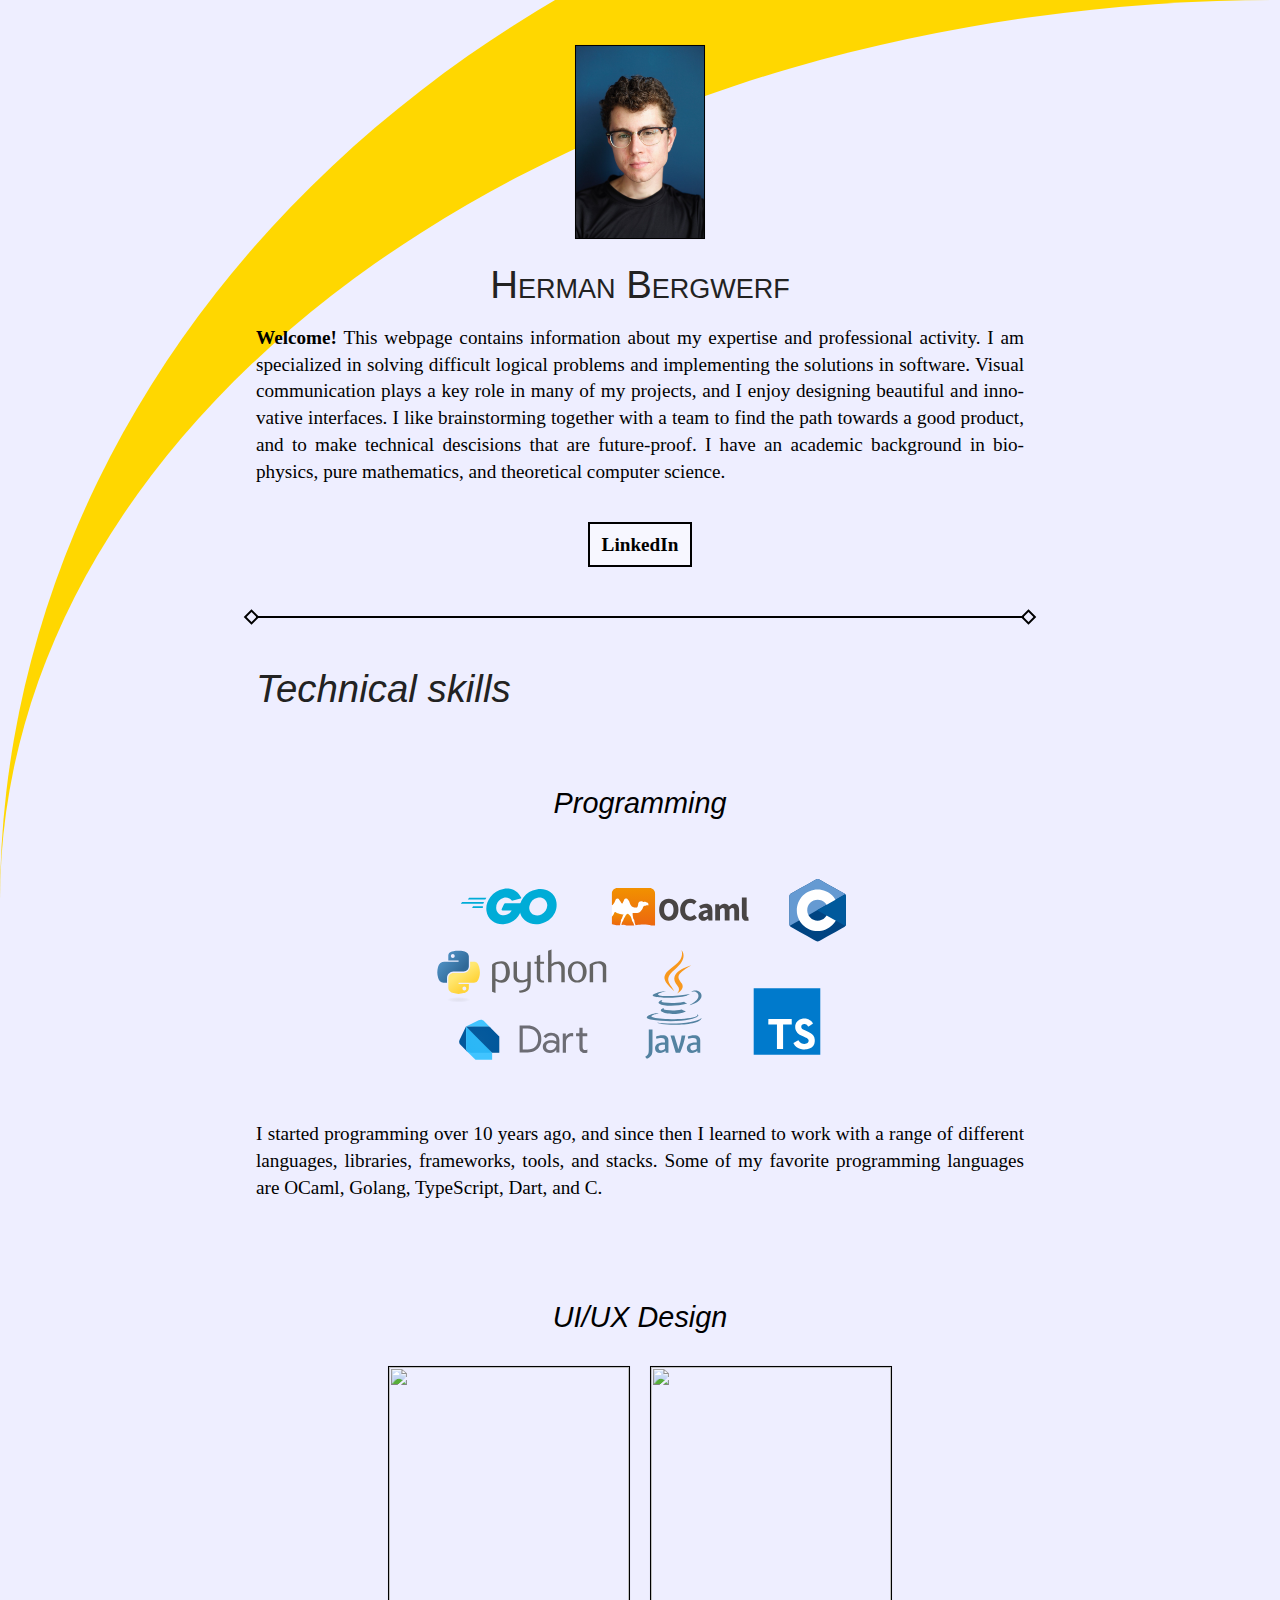
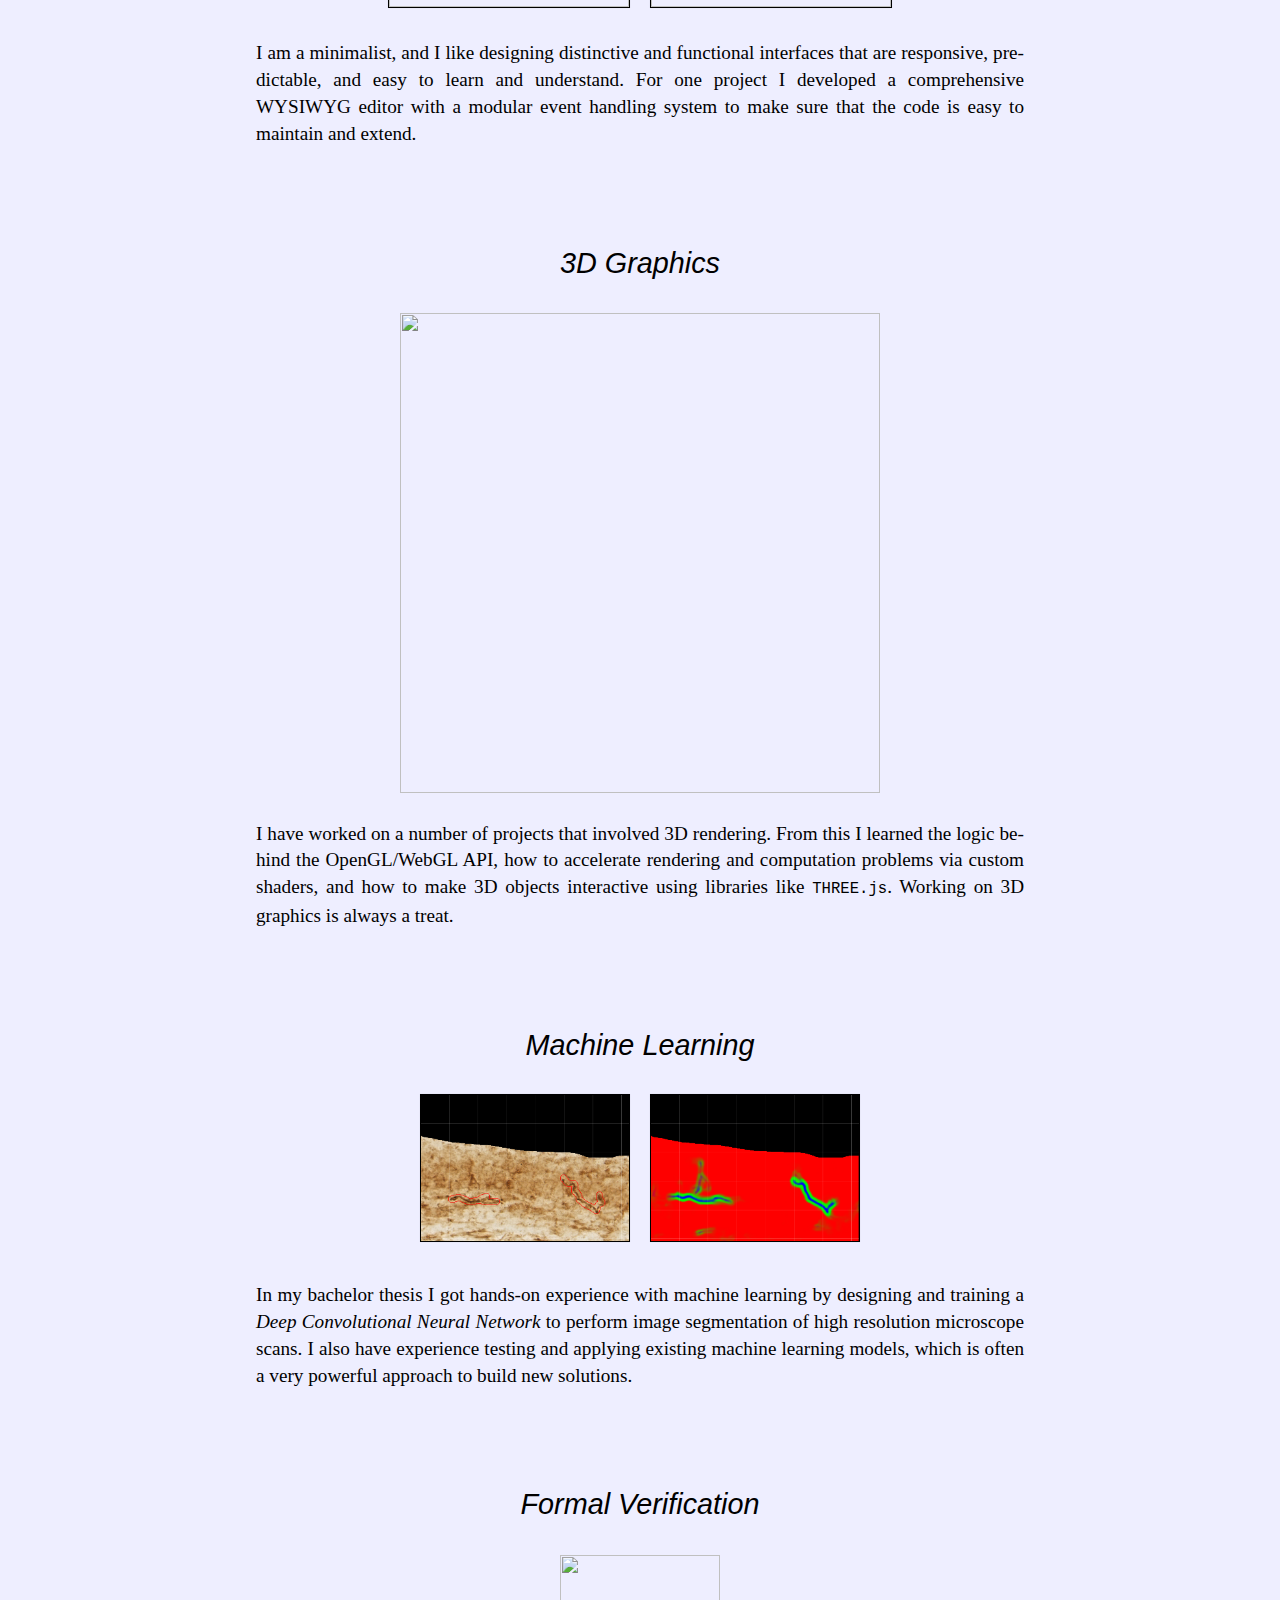
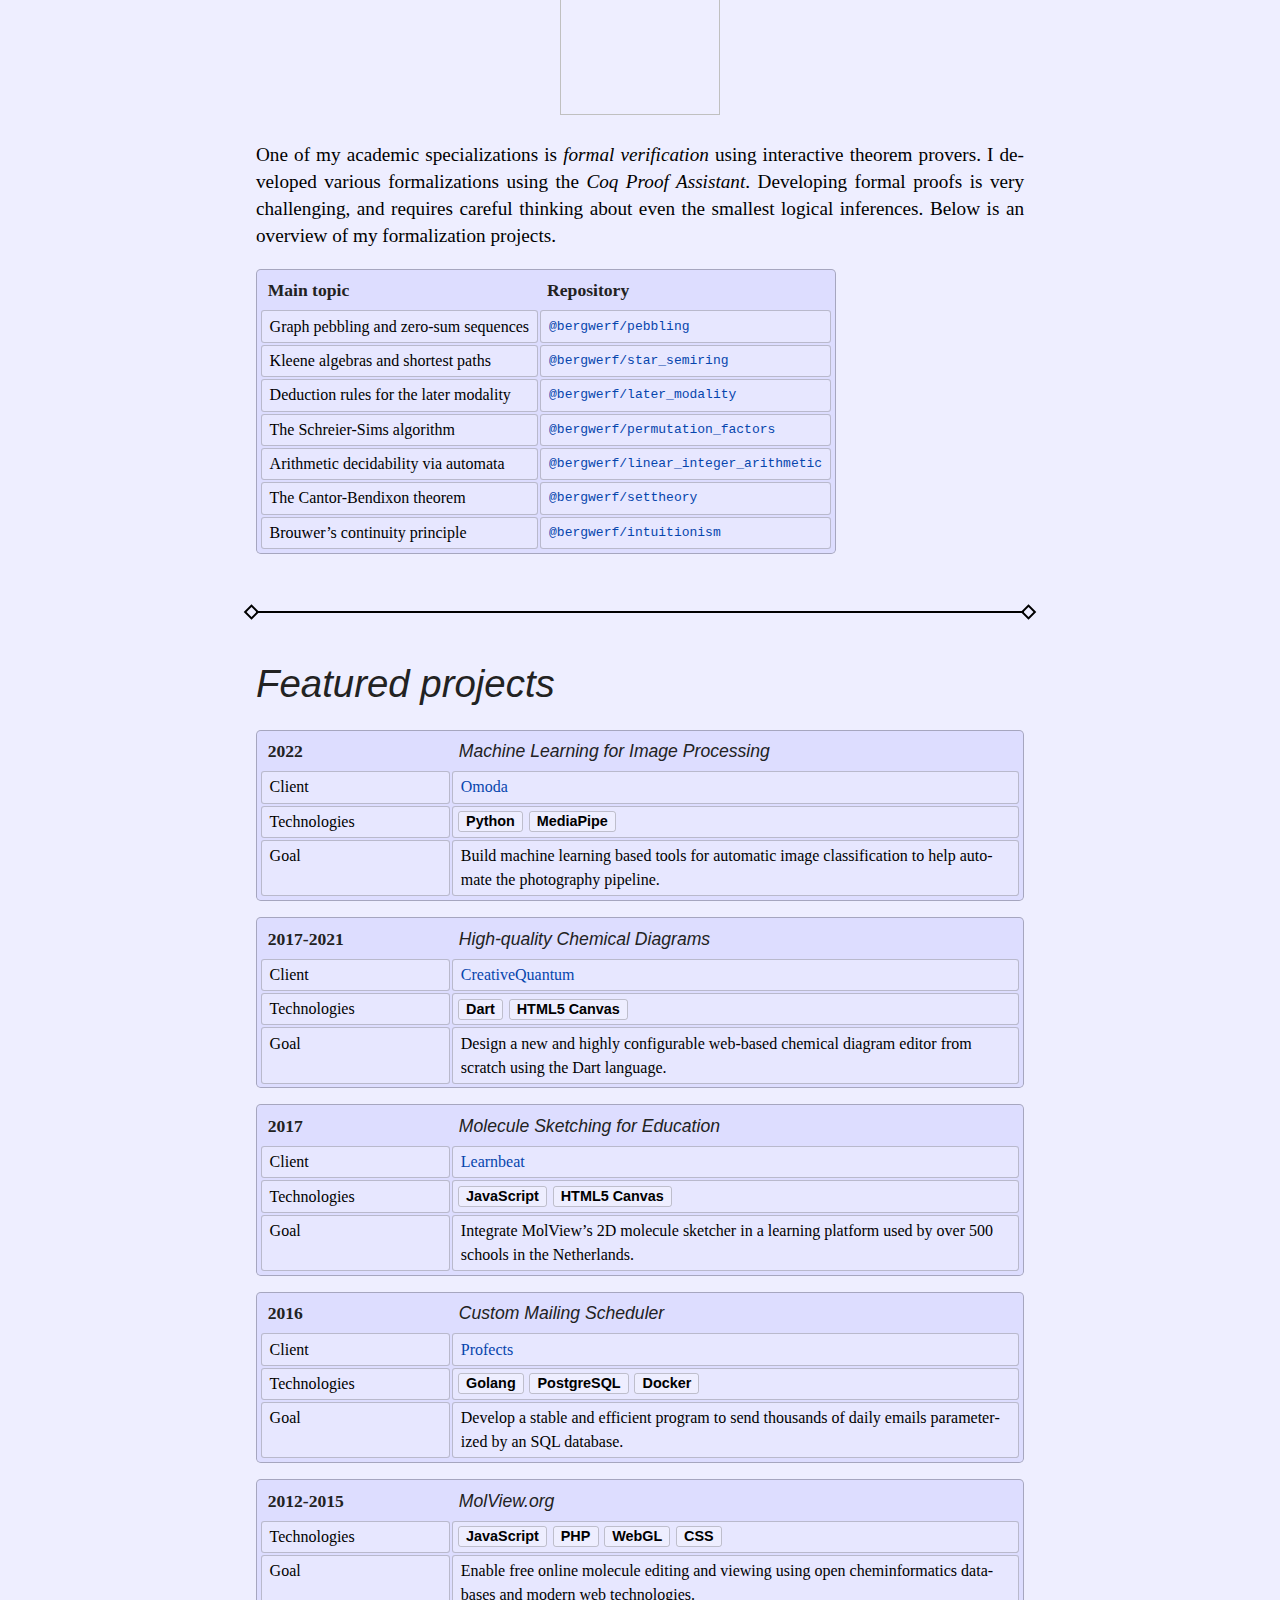
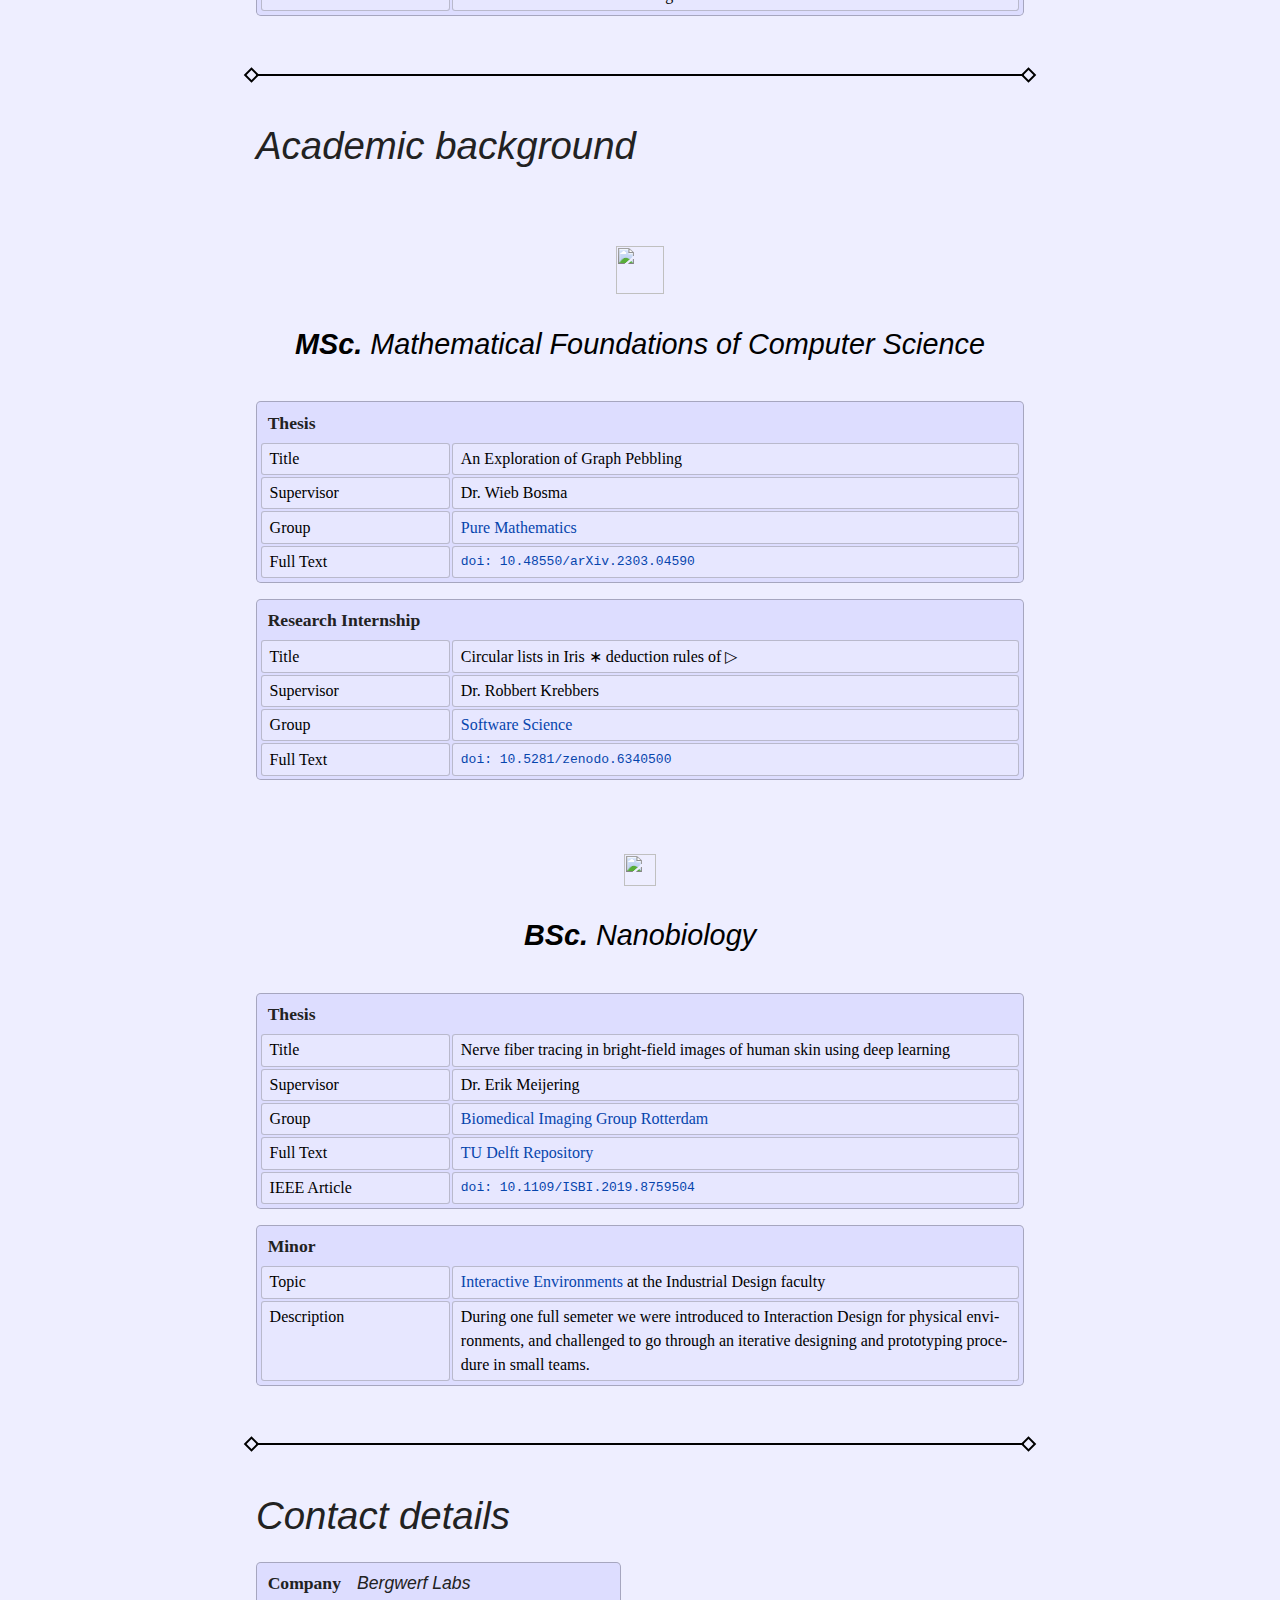
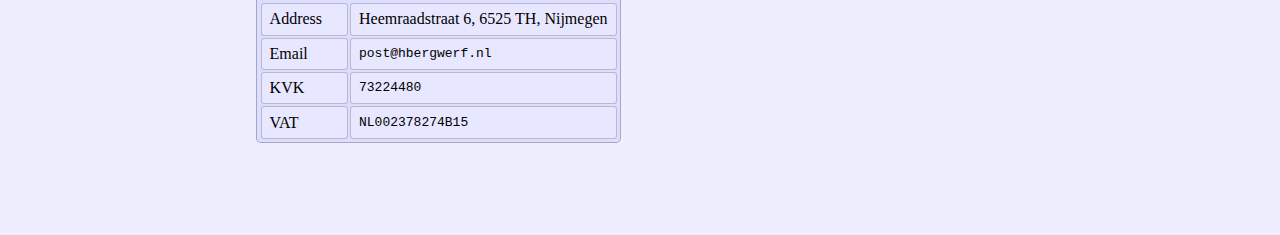
==== index.html @ 968e34f5 "Add some content." ====
<html lang="en-US">
<head>
<title>Herman Bergwerf</title>
<meta charset="UTF-8">
<meta name="viewport" content="width=device-width, initial-scale=1">
<link rel="icon" href="fig/Smiley.svg">
<link rel="stylesheet" href="index.css">
</head>
<body>
<div id="background_effect"><div></div></div>
<figure>
<img style="height: 12em" class="frame" src="fig/Herman.jpg">
</figure>
<h1 id="herman-bergwerf">Herman Bergwerf</h1>
<p><strong>Welcome!</strong> This webpage contains information about my expertise and professional activity. I am specialized in solving difficult logical problems and implementing the solutions in software. Visual communication plays a key role in many of my projects, and I enjoy designing beautiful and innovative interfaces. I like brainstorming together with a team to find the path towards a good product, and to make technical descisions that are future-proof. I have an academic background in biophysics, pure mathematics, and theoretical computer science.</p>
<br>
<center>
<a class=btn href="https://www.linkedin.com/in/hbergwerf/">LinkedIn</a>
</center>
<hr />
<h2 id="technical-skills">Technical skills</h2>
<p><br></p>
<h3 id="programming">Programming</h3>
<figure>
<img style="width: 30em" src="fig/languages.svg">
</figure>
<p>I started programming over 10 years ago, and since then I learned to work with a range of different languages, libraries, frameworks, tools, and stacks. Some of my favorite programming languages are OCaml, Golang, TypeScript, Dart, and C.</p>
<p><br> <br></p>
<h3 id="uiux-design">UI/UX Design</h3>
<figure>
<img style="width: 15em" class="frame" src="fig/Bromium_UI.png"> <img style="width: 15em" class="frame" src="fig/MSketch.png">
</figure>
<p>I am a minimalist, and I like designing distinctive and functional interfaces that are responsive, predictable, and easy to learn and understand. For one project I developed a comprehensive WYSIWYG editor with a modular event handling system to make sure that the code is easy to maintain and extend.</p>
<p><br> <br></p>
<h3 id="d-graphics">3D Graphics</h3>
<figure>
<img style="width: 30em" src="fig/Bromium.png">
</figure>
<p>I have worked on a number of projects that involved 3D rendering. From this I learned the logic behind the OpenGL/WebGL API, how to accelerate rendering and computation problems via custom shaders, and how to make 3D objects interactive using libraries like <code>THREE.js</code>. Working on 3D graphics is always a treat.</p>
<p><br> <br></p>
<h3 id="machine-learning">Machine Learning</h3>
<figure>
<img style="width: 13em" class="frame" src="fig/nerve_segmentation_a.png"> <img style="width: 13em" class="frame" src="fig/nerve_segmentation_b.png">
</figure>
<p>In my bachelor thesis I got hands-on experience with machine learning by designing and training a <em>Deep Convolutional Neural Network</em> to perform image segmentation of high resolution microscope scans. I also have experience testing and applying existing machine learning models, which is often a very powerful approach to build new solutions.</p>
<p><br> <br></p>
<h3 id="formal-verification">Formal Verification</h3>
<figure>
<img style="width: 10em" src="fig/Rubiks_cube.svg">
</figure>
<p>One of my academic specializations is <em>formal verification</em> using interactive theorem provers. I developed various formalizations using the <em>Coq Proof Assistant</em>. Developing formal proofs is very challenging, and requires careful thinking about even the smallest logical inferences. Below is an overview of my formalization projects.</p>
<table>
<thead>
<tr class="header">
<th>Main topic</th>
<th>Repository</th>
</tr>
</thead>
<tbody>
<tr class="odd">
<td>Graph pebbling and zero-sum sequences</td>
<td><a href="https://github.com/bergwerf/pebbling"><code>@bergwerf/pebbling</code></a></td>
</tr>
<tr class="even">
<td>Kleene algebras and shortest paths</td>
<td><a href="https://github.com/bergwerf/star_semiring"><code>@bergwerf/star_semiring</code></a></td>
</tr>
<tr class="odd">
<td>Deduction rules for the later modality</td>
<td><a href="https://github.com/bergwerf/later_modality"><code>@bergwerf/later_modality</code></a></td>
</tr>
<tr class="even">
<td>The Schreier-Sims algorithm</td>
<td><a href="https://github.com/bergwerf/permutation_factors"><code>@bergwerf/permutation_factors</code></a></td>
</tr>
<tr class="odd">
<td>Arithmetic decidability via automata</td>
<td><a href="https://github.com/bergwerf/linear_integer_arithmetic"><code>@bergwerf/linear_integer_arithmetic</code></a></td>
</tr>
<tr class="even">
<td>The Cantor-Bendixon theorem</td>
<td><a href="https://github.com/bergwerf/settheory"><code>@bergwerf/settheory</code></a></td>
</tr>
<tr class="odd">
<td>Brouwer’s continuity principle</td>
<td><a href="https://github.com/bergwerf/intuitionism"><code>@bergwerf/intuitionism</code></a></td>
</tr>
</tbody>
</table>
<hr />
<h2 id="featured-projects">Featured projects</h2>
<section>
<table>
<thead>
<tr class="header">
<th>2022</th>
<th><em>Machine Learning for Image Processing</em></th>
</tr>
</thead>
<tbody>
<tr class="odd">
<td>Client</td>
<td><a href="https://www.omoda.nl/">Omoda</a></td>
</tr>
<tr class="even">
<td>Technologies</td>
<td><em>Python</em> <em>MediaPipe</em></td>
</tr>
<tr class="odd">
<td>Goal</td>
<td>Build machine learning based tools for automatic image classification to help automate the photography pipeline.</td>
</tr>
</tbody>
</table>
<table>
<thead>
<tr class="header">
<th>2017-2021</th>
<th><em>High-quality Chemical Diagrams</em></th>
</tr>
</thead>
<tbody>
<tr class="odd">
<td>Client</td>
<td><a href="https://www.creative-quantum.eu/">CreativeQuantum</a></td>
</tr>
<tr class="even">
<td>Technologies</td>
<td><em>Dart</em> <em>HTML5 Canvas</em></td>
</tr>
<tr class="odd">
<td>Goal</td>
<td>Design a new and highly configurable web-based chemical diagram editor from scratch using the Dart language.</td>
</tr>
</tbody>
</table>
<table>
<thead>
<tr class="header">
<th>2017</th>
<th><em>Molecule Sketching for Education</em></th>
</tr>
</thead>
<tbody>
<tr class="odd">
<td>Client</td>
<td><a href="https://learnbeat.nl/">Learnbeat</a></td>
</tr>
<tr class="even">
<td>Technologies</td>
<td><em>JavaScript</em> <em>HTML5 Canvas</em></td>
</tr>
<tr class="odd">
<td>Goal</td>
<td>Integrate MolView’s 2D molecule sketcher in a learning platform used by over 500 schools in the Netherlands.</td>
</tr>
</tbody>
</table>
<table>
<thead>
<tr class="header">
<th>2016</th>
<th><em>Custom Mailing Scheduler</em></th>
</tr>
</thead>
<tbody>
<tr class="odd">
<td>Client</td>
<td><a href="https://profects.com/">Profects</a></td>
</tr>
<tr class="even">
<td>Technologies</td>
<td><em>Golang</em> <em>PostgreSQL</em> <em>Docker</em></td>
</tr>
<tr class="odd">
<td>Goal</td>
<td>Develop a stable and efficient program to send thousands of daily emails parameterized by an SQL database.</td>
</tr>
</tbody>
</table>
<table>
<thead>
<tr class="header">
<th>2012-2015</th>
<th><em><a href="https://molview.org/">MolView.org</a></em></th>
</tr>
</thead>
<tbody>
<tr class="odd">
<td>Technologies</td>
<td><em>JavaScript</em> <em>PHP</em> <em>WebGL</em> <em>CSS</em></td>
</tr>
<tr class="even">
<td>Goal</td>
<td>Enable free online molecule editing and viewing using open cheminformatics databases and modern web technologies.</td>
</tr>
</tbody>
</table>
</section>
<hr />
<h2 id="academic-background">Academic background</h2>
<!--
In 2015 I started the *Nanobiology* Bachelor program at TU Delft. I was excited
to learn about the molecular machinery and laws of physics that make life
possible. While this fascination remains with me, I decided to move away from
the empirical sciences to study mathematics and logic.

I moved to Nijmegen where they offer a strongly theoretical computer science
track, including courses on Category Theory, Type Theory, Computability Theory,
and Automated Reasoning. My interest in mathematics increased, and I followed
courses about Axiomatic Set Theory, Model Theory, and Graph Theory.
-->
<p><br></p>
<section>
<figure>
<img style="height: 3em" src="fig/Radboud.svg">
</figure>
<h3 id="msc.-mathematical-foundations-of-computer-science"><strong>MSc.</strong> Mathematical Foundations of Computer Science</h3>
<table>
<thead>
<tr class="header">
<th>Thesis</th>
<th></th>
</tr>
</thead>
<tbody>
<tr class="odd">
<td>Title</td>
<td>An Exploration of Graph Pebbling</td>
</tr>
<tr class="even">
<td>Supervisor</td>
<td>Dr. Wieb Bosma</td>
</tr>
<tr class="odd">
<td>Group</td>
<td><a href="https://www.ru.nl/math/research/research-groups-0/pure-mathematics/">Pure Mathematics</a></td>
</tr>
<tr class="even">
<td>Full Text</td>
<td><a href="https://arxiv.org/abs/2303.04590"><code>doi: 10.48550/arXiv.2303.04590</code></a></td>
</tr>
</tbody>
</table>
<table>
<thead>
<tr class="header">
<th>Research Internship</th>
<th></th>
</tr>
</thead>
<tbody>
<tr class="odd">
<td>Title</td>
<td>Circular lists in Iris ∗ deduction rules of ▷</td>
</tr>
<tr class="even">
<td>Supervisor</td>
<td>Dr. Robbert Krebbers</td>
</tr>
<tr class="odd">
<td>Group</td>
<td><a href="https://sws.cs.ru.nl/">Software Science</a></td>
</tr>
<tr class="even">
<td>Full Text</td>
<td><a href="https://doi.org/10.5281/zenodo.6340500"><code>doi: 10.5281/zenodo.6340500</code></a></td>
</tr>
</tbody>
</table>
</section>
<p><br></p>
<section>
<figure>
<img style="height: 2em" src="fig/TU_Delft.svg" height="30">
</figure>
<h3 id="bsc.-nanobiology"><strong>BSc.</strong> Nanobiology</h3>
<table>
<thead>
<tr class="header">
<th>Thesis</th>
<th></th>
</tr>
</thead>
<tbody>
<tr class="odd">
<td>Title</td>
<td>Nerve fiber tracing in bright-field images of human skin using deep learning</td>
</tr>
<tr class="even">
<td>Supervisor</td>
<td>Dr. Erik Meijering</td>
</tr>
<tr class="odd">
<td>Group</td>
<td><a href="https://bigr.nl/">Biomedical Imaging Group Rotterdam</a></td>
</tr>
<tr class="even">
<td>Full Text</td>
<td><a href="http://resolver.tudelft.nl/uuid:fc3ba9d0-8461-4a10-a66d-23b78dd161c2">TU Delft Repository</a></td>
</tr>
<tr class="odd">
<td>IEEE Article</td>
<td><a href="https://ieeexplore.ieee.org/document/8759504"><code>doi: 10.1109/ISBI.2019.8759504</code></a></td>
</tr>
</tbody>
</table>
<table>
<thead>
<tr class="header">
<th>Minor</th>
<th></th>
</tr>
</thead>
<tbody>
<tr class="odd">
<td>Topic</td>
<td><a href="https://interactive-environments.nl/">Interactive Environments</a> at the Industrial Design faculty</td>
</tr>
<tr class="even">
<td>Description</td>
<td>During one full semeter we were introduced to Interaction Design for physical environments, and challenged to go through an iterative designing and prototyping procedure in small teams.</td>
</tr>
</tbody>
</table>
</section>
<hr />
<h2 id="contact-details">Contact details</h2>
<table>
<thead>
<tr class="header">
<th>Company</th>
<th><em>Bergwerf Labs</em></th>
</tr>
</thead>
<tbody>
<tr class="odd">
<td>Address</td>
<td>Heemraadstraat 6, 6525 TH, Nijmegen</td>
</tr>
<tr class="even">
<td>Email</td>
<td><code>post@hbergwerf.nl</code></td>
</tr>
<tr class="odd">
<td>KVK</td>
<td><code>73224480</code></td>
</tr>
<tr class="even">
<td>VAT</td>
<td><code>NL002378274B15</code></td>
</tr>
</tbody>
</table>
</body>
</html>
---- index.css ----
/* Fonts */

@font-face {
  src: url("fonts/LinLibertine_R.otf") format("opentype");
  font-family: "Linux Libertine O";
  font-style: normal;
  font-weight: normal;
}

@font-face {
  src: url("fonts/LinLibertine_RB.otf") format("opentype");
  font-family: "Linux Libertine O";
  font-style: normal;
  font-weight: bold;
}

@font-face {
  src: url("fonts/LinLibertine_RI.otf") format("opentype");
  font-family: "Linux Libertine O";
  font-style: italic;
  font-weight: normal;
}

@font-face {
  src: url("fonts/LinBiolinum_R.otf") format("opentype");
  font-family: "Linux Biolinum O";
  font-style: normal;
  font-weight: normal;
}

@font-face {
  src: url("fonts/LinBiolinum_RB.otf") format("opentype");
  font-family: "Linux Biolinum O";
  font-style: normal;
  font-weight: bold;
}

@font-face {
  src: url("fonts/LinBiolinum_RI.otf") format("opentype");
  font-family: "Linux Biolinum O";
  font-style: italic;
  font-weight: normal;
}

body {
  font-family: "Linux Libertine O", serif;
  font-weight: normal;
  font-size: 1.2em;

  text-align: justify;
  hyphens: auto;
}

h1, h2, h3 {
  font-family: "Linux Biolinum O", sans-serif;
  font-weight: normal;
}

h1 {
  font-size: 2em;
  font-variant: small-caps;
  text-align: center;
  color: #222;
}

h2 {
  font-size: 2em;
  font-style: italic;
  color: #222;
}

h3 {
  font-size: 1.5em;
  font-style: italic;
  text-align: center;
}

/* Wikipedia-like hyperlink style */

a {
  color: #0645ad;
  text-decoration: none;
}

a:hover {
  text-decoration: underline;
}

a:visited {
  color: #0b0080;
}

/* Floating button */

a.btn {
  padding: .5em .6em;
  font-weight: bold;
  text-decoration: none !important;
  color: #000;
  border: 2px solid #000;
  background: rgba(255, 255, 255, .5);
}

a.btn:hover {
  color: #fff;
  background: #000;
}

/* Figures */

figure {
  margin: 0;
  font-size: 0;
  text-align: center;
}

figure > img {
  margin: .5rem .7rem;
  font-size: 1rem;
  max-width: 100%;
  max-width: calc(100% - 1.4rem);
}

img.frame {
  box-shadow: 0 0 .5px 1px #000;
}

/* Lists */

ul, ol {
  text-align: left;
  display: inline-block;
}

li {
  position: relative;
  list-style: none;
  line-height: 2em;
}

li::before {
  content: '◆';
  font-size: 1em;
  position: absolute;
  left: -1.6em;
  color: #333;
}

/* Tables */

table {
  margin: 1em 0;
  padding: .1em;
  border: 1px solid rgba(0,0,0,.25);
  border-radius: .3em;
  background: rgba(0,0,255,.07);
}

th {
  padding: .4em;
  font-size: 1.1em;
  text-align: left;
  color: #222;
}

th a, th a:visited {
  color: #222;
}

th > em {
  font-family: "Linux Biolinum O", sans-serif;
  font-weight: normal;
}

td {
  text-align: left;
  vertical-align: top;
  padding: .2em .5em;
  line-height: 1.5em;
  border-radius: .2em;
  border: 1px solid rgba(0,0,0,.2);
  background: rgba(255,255,255,.3);
}

td > em {
  margin: 0 .3em 0 -.2em;
  padding: .1em .5em;
  font-size: .9em;
  font-style: normal;
  font-weight: bold;
  font-family: "Linux Biolinum O", sans-serif;
  white-space: nowrap;
  border-radius: .2em;
  border: 1px solid rgba(0,0,0,.2);
  background: #eef;
}

/* Art Deco horizontal rules */

hr {
  position: relative;
  margin: 3em 0;
  border: 0;
  border-bottom: 2px solid #000;
  overflow: visible;
}

/*
Note that <hr> is a void node, so pseudo-elements are not really supposed to
work. However they do work with <hr> in all browsers I have tested. It is also
not really a problem if this is not shown.
*/
hr::before, hr::after {
  content: ' ';
  display: block;
  position: absolute;
  width: 7px;
  height: 7px;
  border: 2px solid #000;
  transform: translateY(-4.5px) rotate(45deg);
}

hr::before {
  left: -10px;
}

hr::after {
  right: -10px;
}

/* The Rest */

body {
  max-width: 40em;
  margin: 1em auto;
  margin-bottom: 3em;
  padding: 1em;
  line-height: 1.4em;
  background: #eef;
}

code {
  word-break: break-all;
}

section h3 {
  margin-bottom: 1.5em;
}

section table {
  width: 100%;
}

section th:first-child {
  width: 25%;
}

figure + center {
  margin-top: 2em;
  margin-bottom: 2em;
}

#background_effect {
  position: absolute;
  top: 0;
  left: 0;
  width: 100%;
  height: 100%;
  z-index: -1;
}

#background_effect > div {
  position: absolute;
  bottom: 0;
  width: 100%;
  height: 100%;
  border-top-left-radius: 100%;
  border-top: 10em solid #ffd700;
}
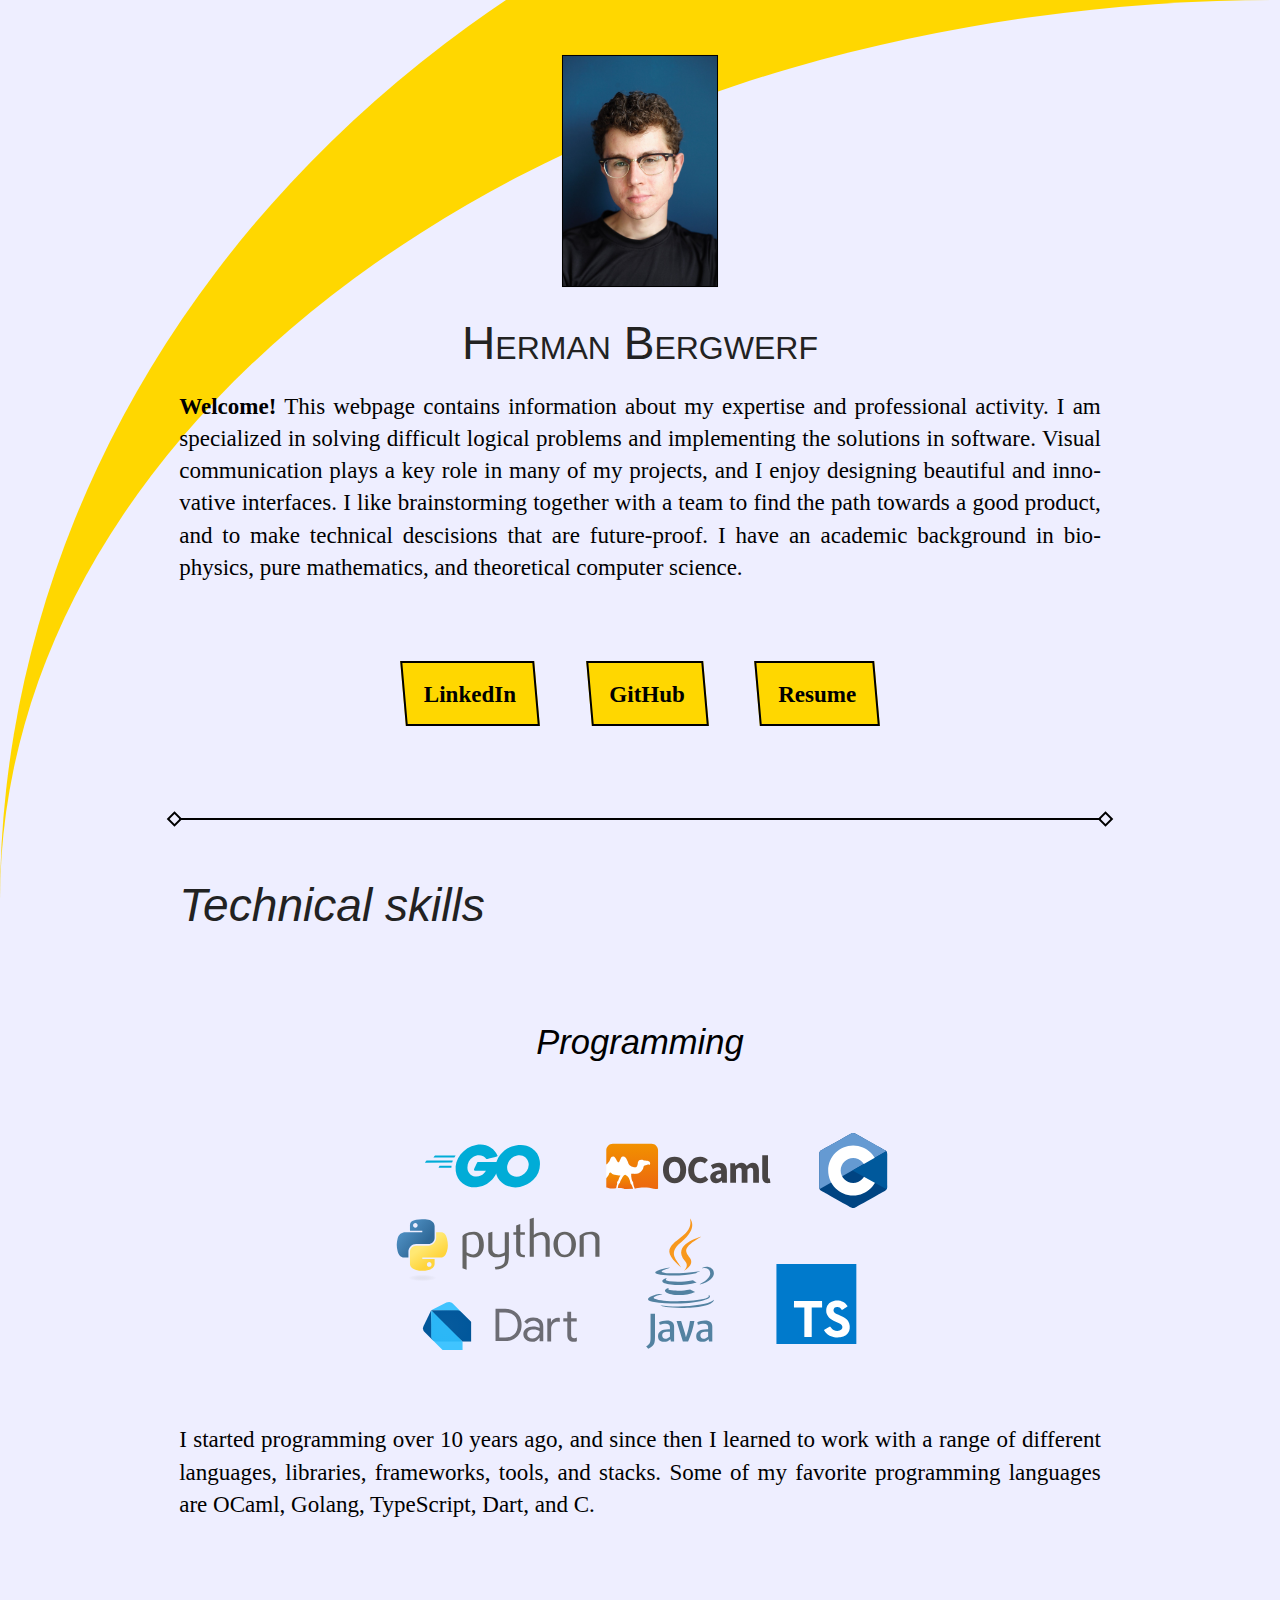
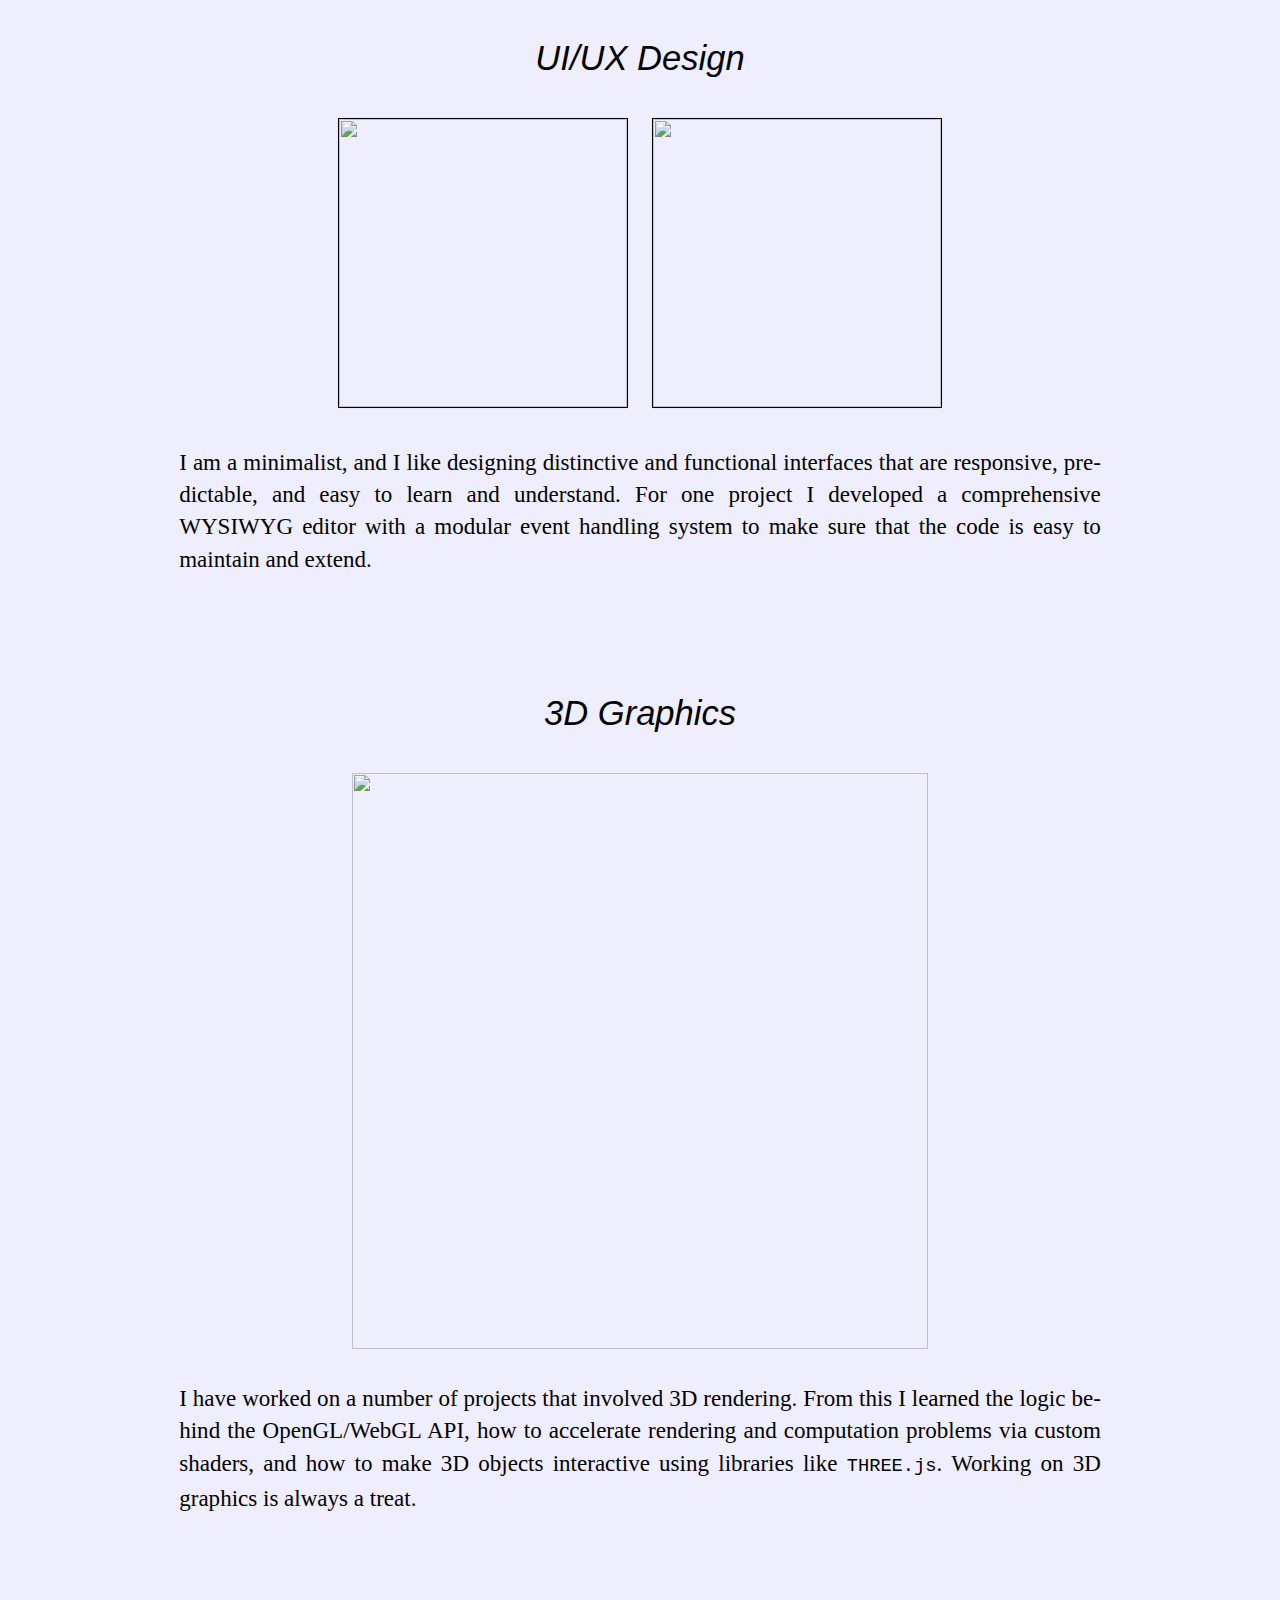
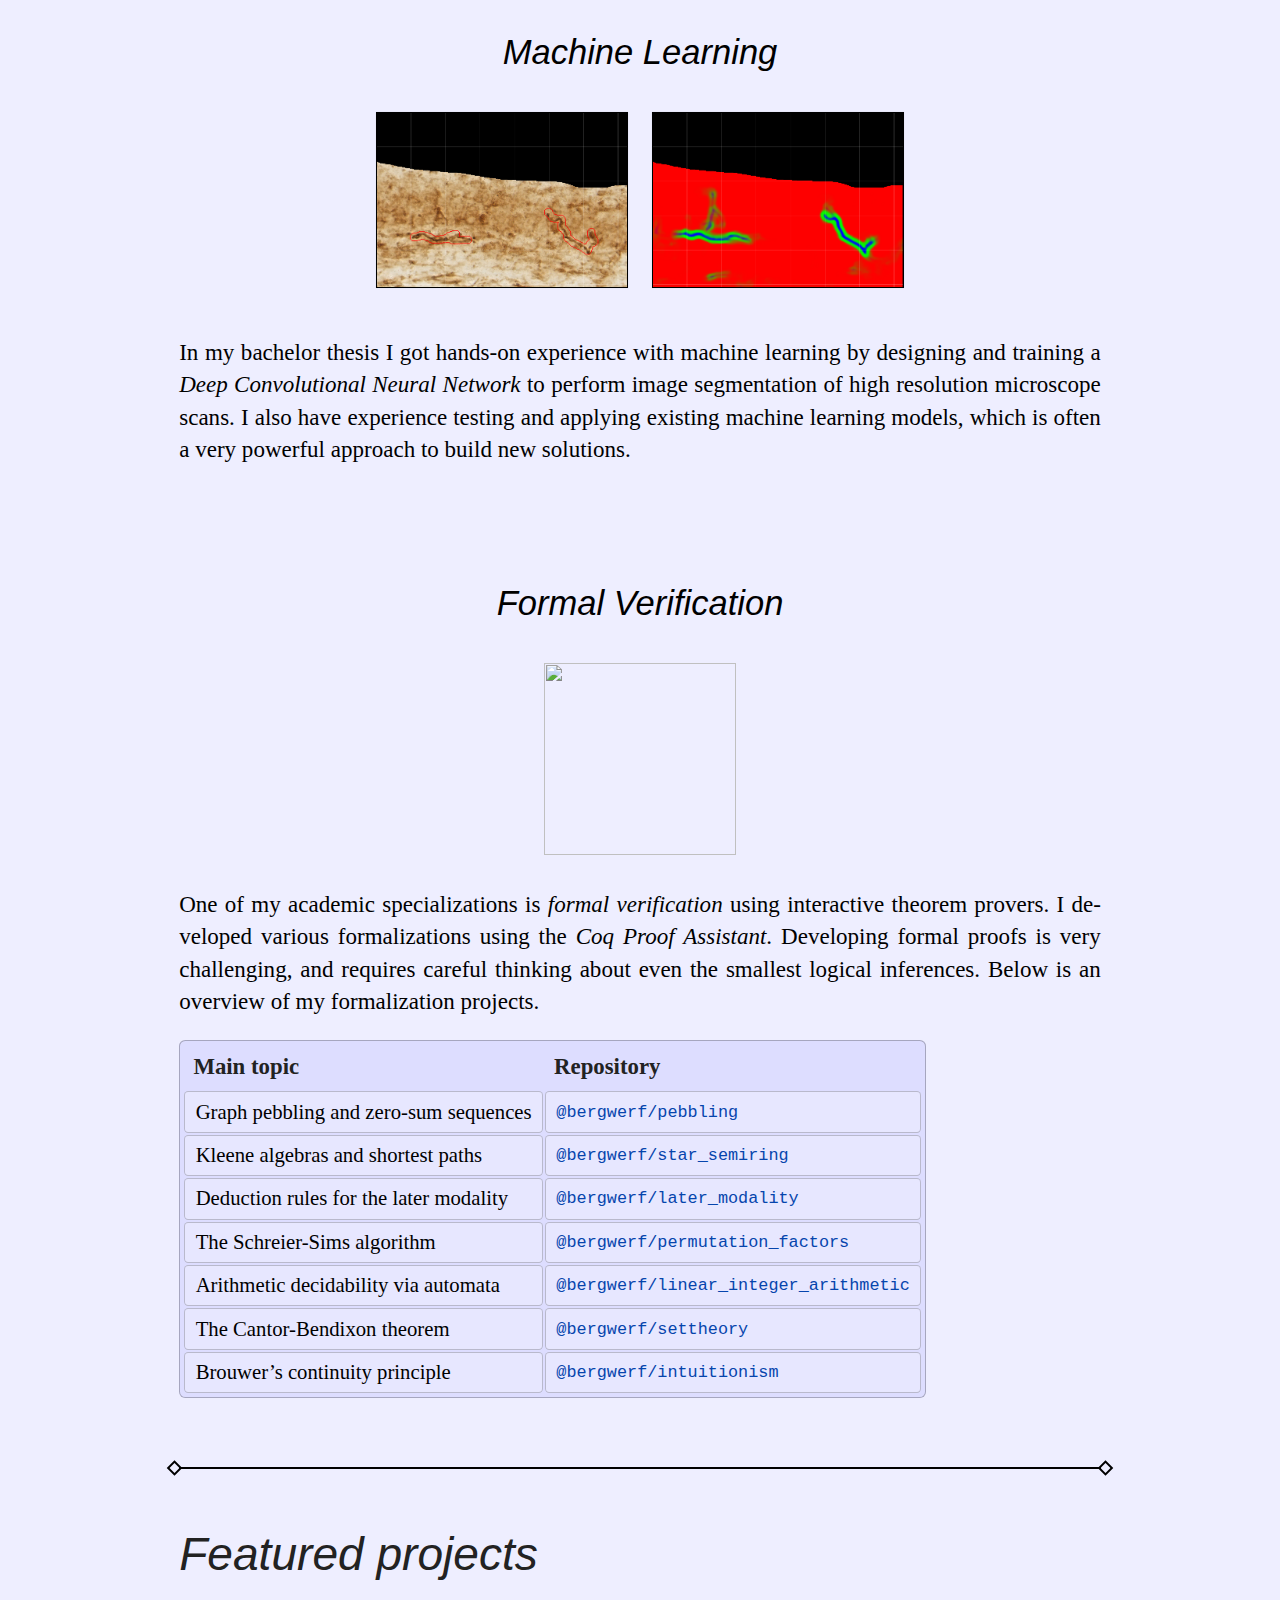
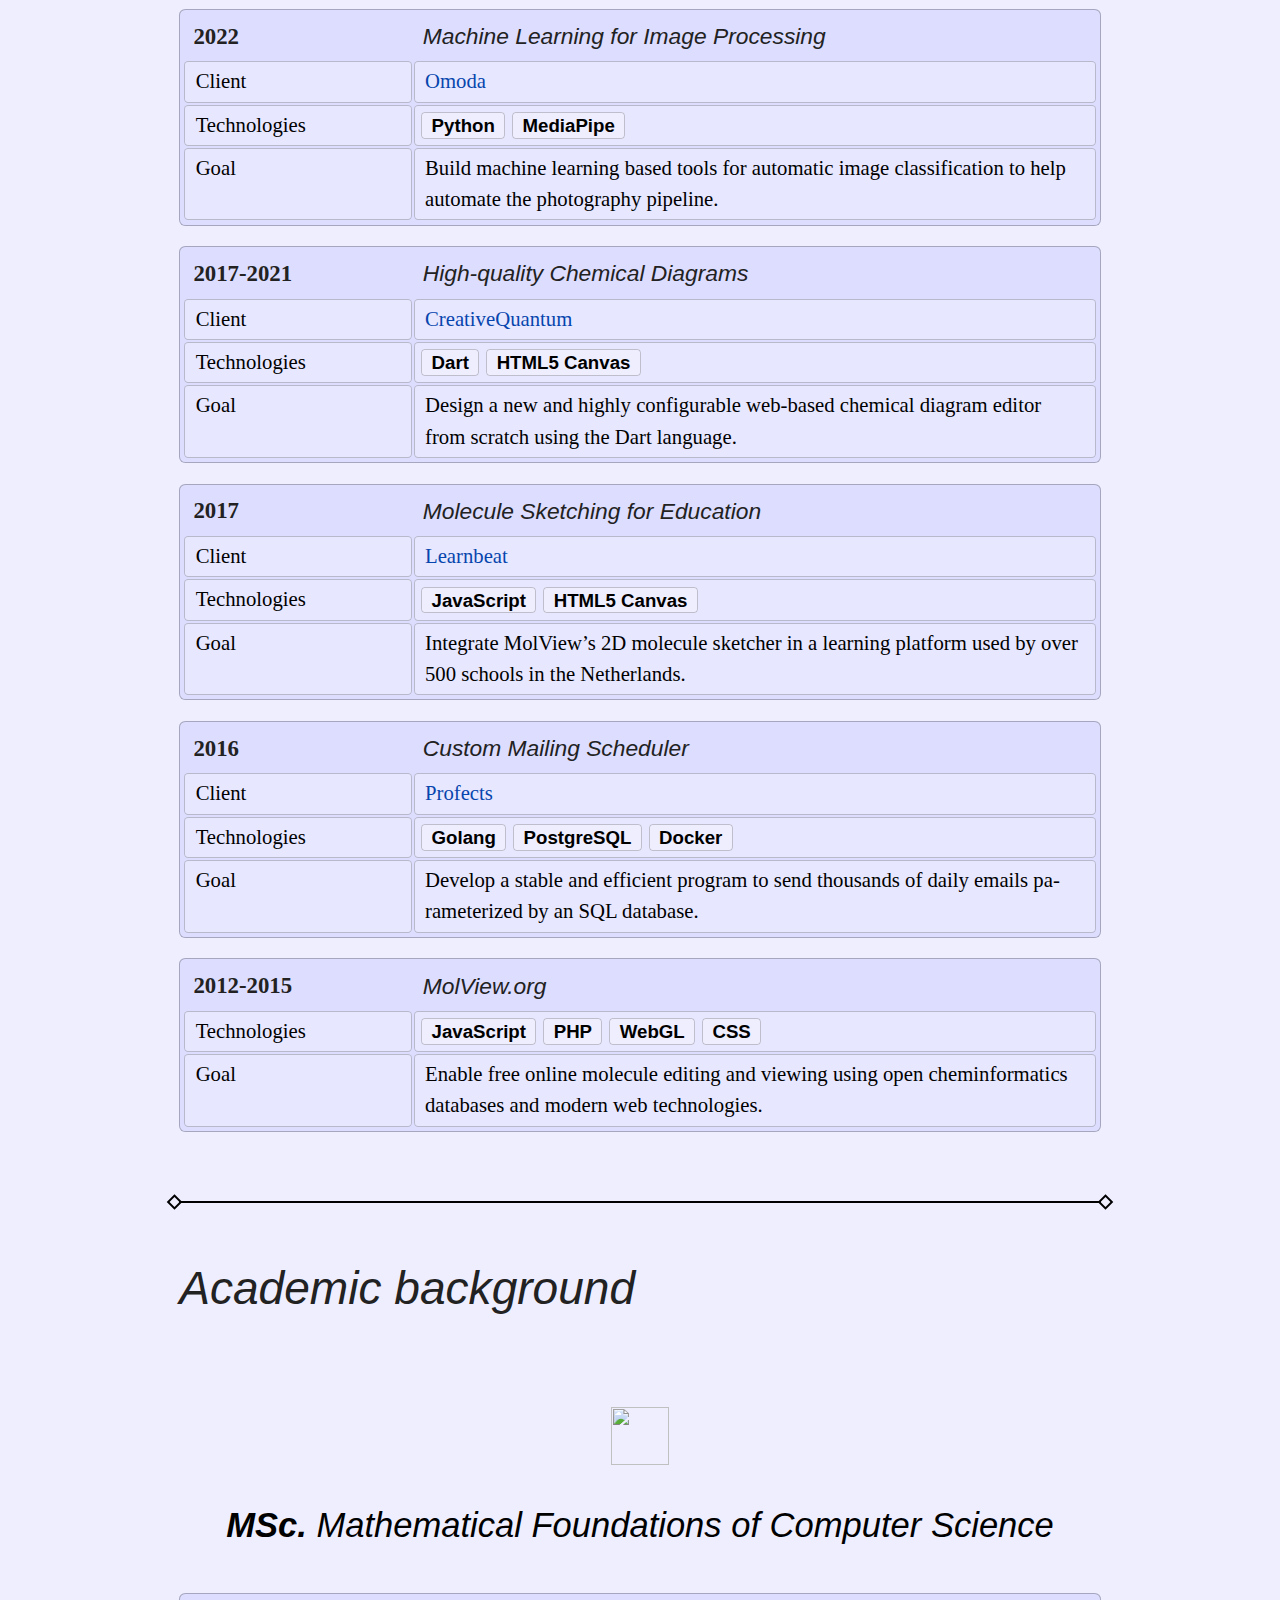
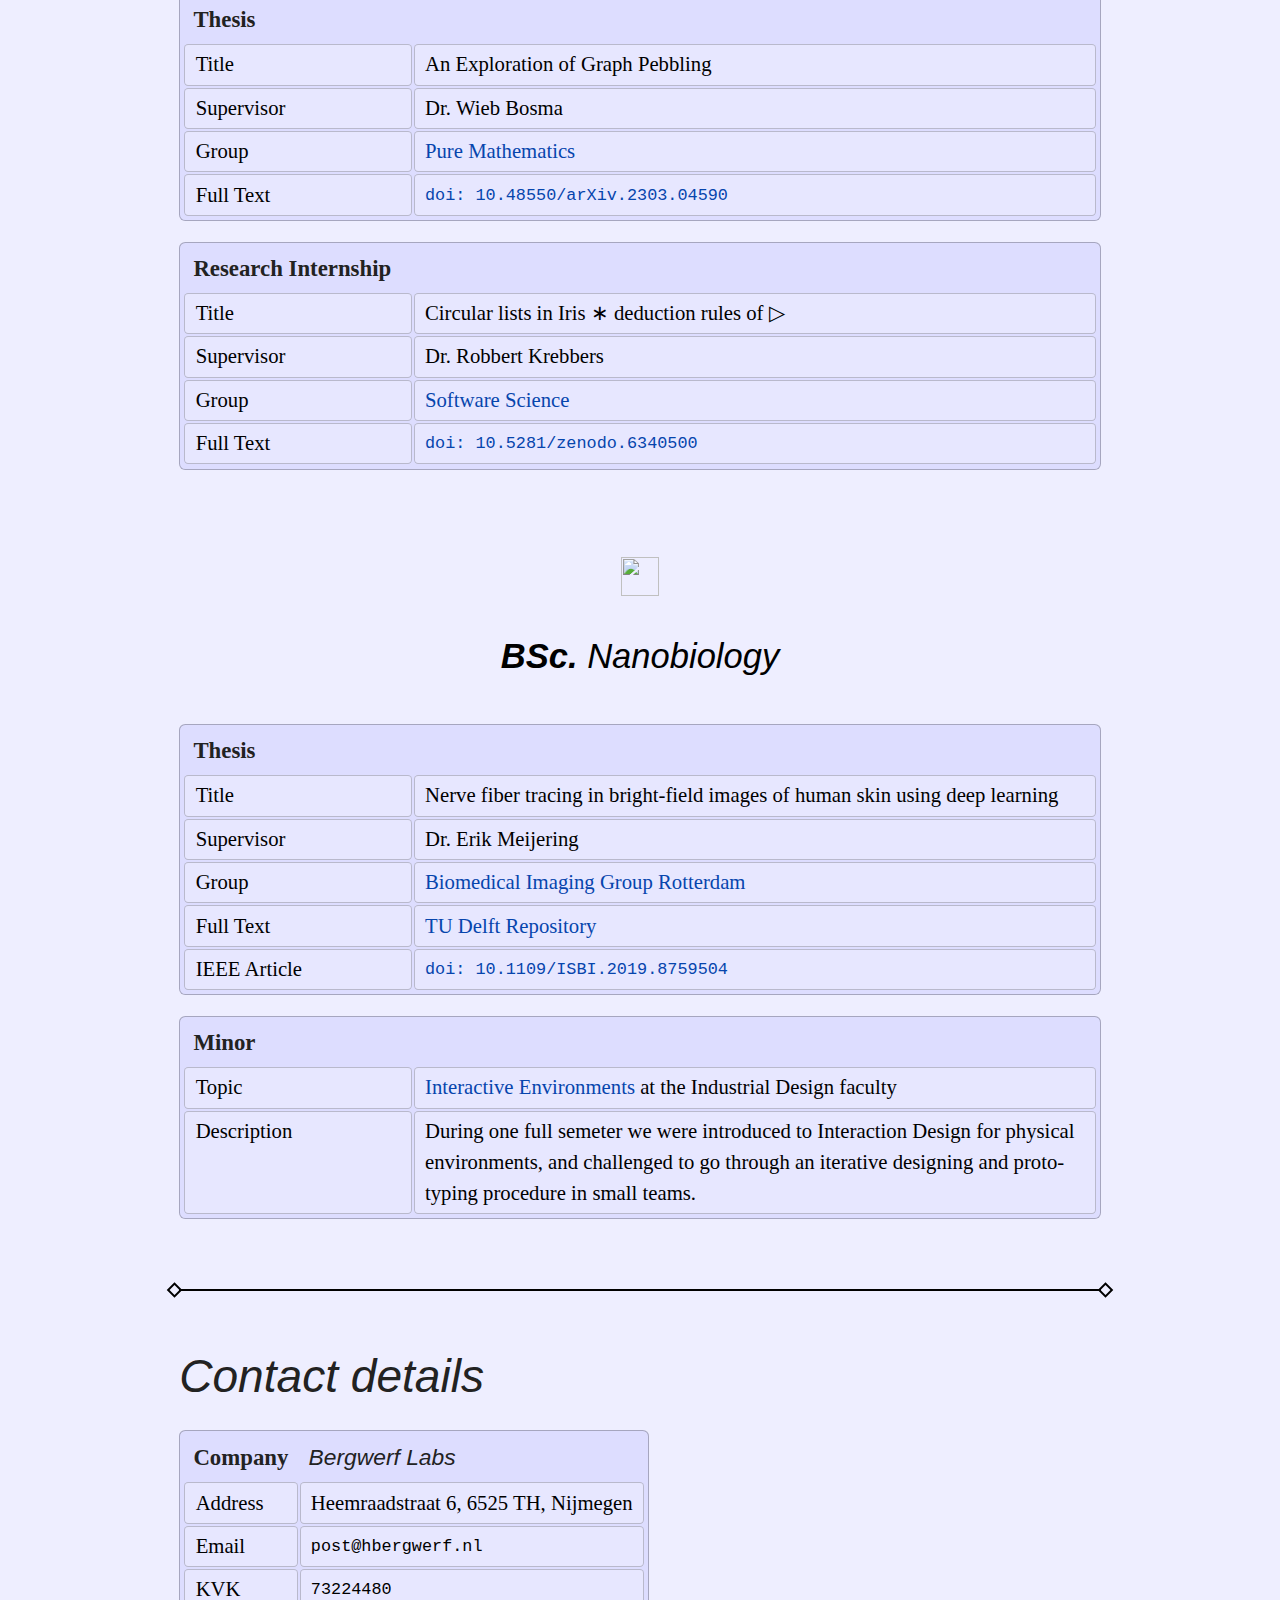
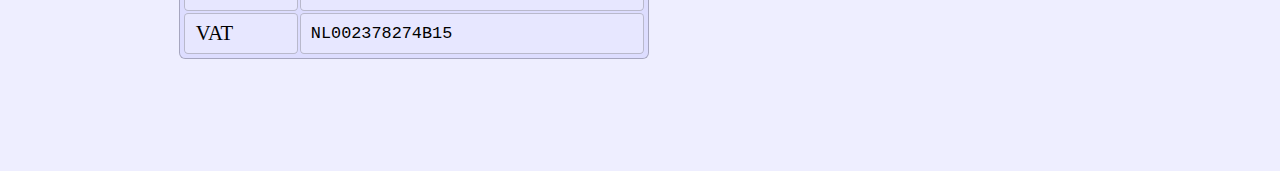
==== commit c9bc4393: "Add button to resume." ====
--- a/index.html
+++ b/index.html
@@ -15,7 +15,7 @@
 <p><strong>Welcome!</strong> This webpage contains information about my expertise and professional activity. I am specialized in solving difficult logical problems and implementing the solutions in software. Visual communication plays a key role in many of my projects, and I enjoy designing beautiful and innovative interfaces. I like brainstorming together with a team to find the path towards a good product, and to make technical descisions that are future-proof. I have an academic background in biophysics, pure mathematics, and theoretical computer science.</p>
 <br>
 <center>
-<a class=btn href="https://www.linkedin.com/in/hbergwerf/">LinkedIn</a>
+<a class=btn href="https://www.linkedin.com/in/hbergwerf/">LinkedIn</a> <a class=btn href="https://github.com/bergwerf/">GitHub</a> <a class=btn href="resume/resume.pdf">Resume</a>
 </center>
 <hr />
 <h2 id="technical-skills">Technical skills</h2>
--- a/index.css
+++ b/index.css
@@ -1,4 +1,8 @@
 /* Fonts */
+
+:root {
+  font-size: 1.2em;
+}
 
 @font-face {
   src: url("fonts/LinLibertine_R.otf") format("opentype");
@@ -93,16 +97,35 @@
 /* Floating button */
 
 a.btn {
-  padding: .5em .6em;
+  display: inline-block;
+  margin: 1em;
+  padding: .7em .9em;
+  position: relative;
   font-weight: bold;
   text-decoration: none !important;
   color: #000;
+}
+
+a.btn::before {
+  content: '';
+  display: block;
+  position: absolute;
+  top: 0;
+  left: 0;
+  right: 0;
+  bottom: 0;
+  z-index: -1;
+
   border: 2px solid #000;
-  background: rgba(255, 255, 255, .5);
+  background: #ffd700;
+  transform: skewX(5deg);
 }
 
 a.btn:hover {
   color: #fff;
+}
+
+a.btn:hover::before {
   background: #000;
 }
 
@@ -149,6 +172,7 @@
 /* Tables */
 
 table {
+  font-size: .9em;
   margin: 1em 0;
   padding: .1em;
   border: 1px solid rgba(0,0,0,.25);
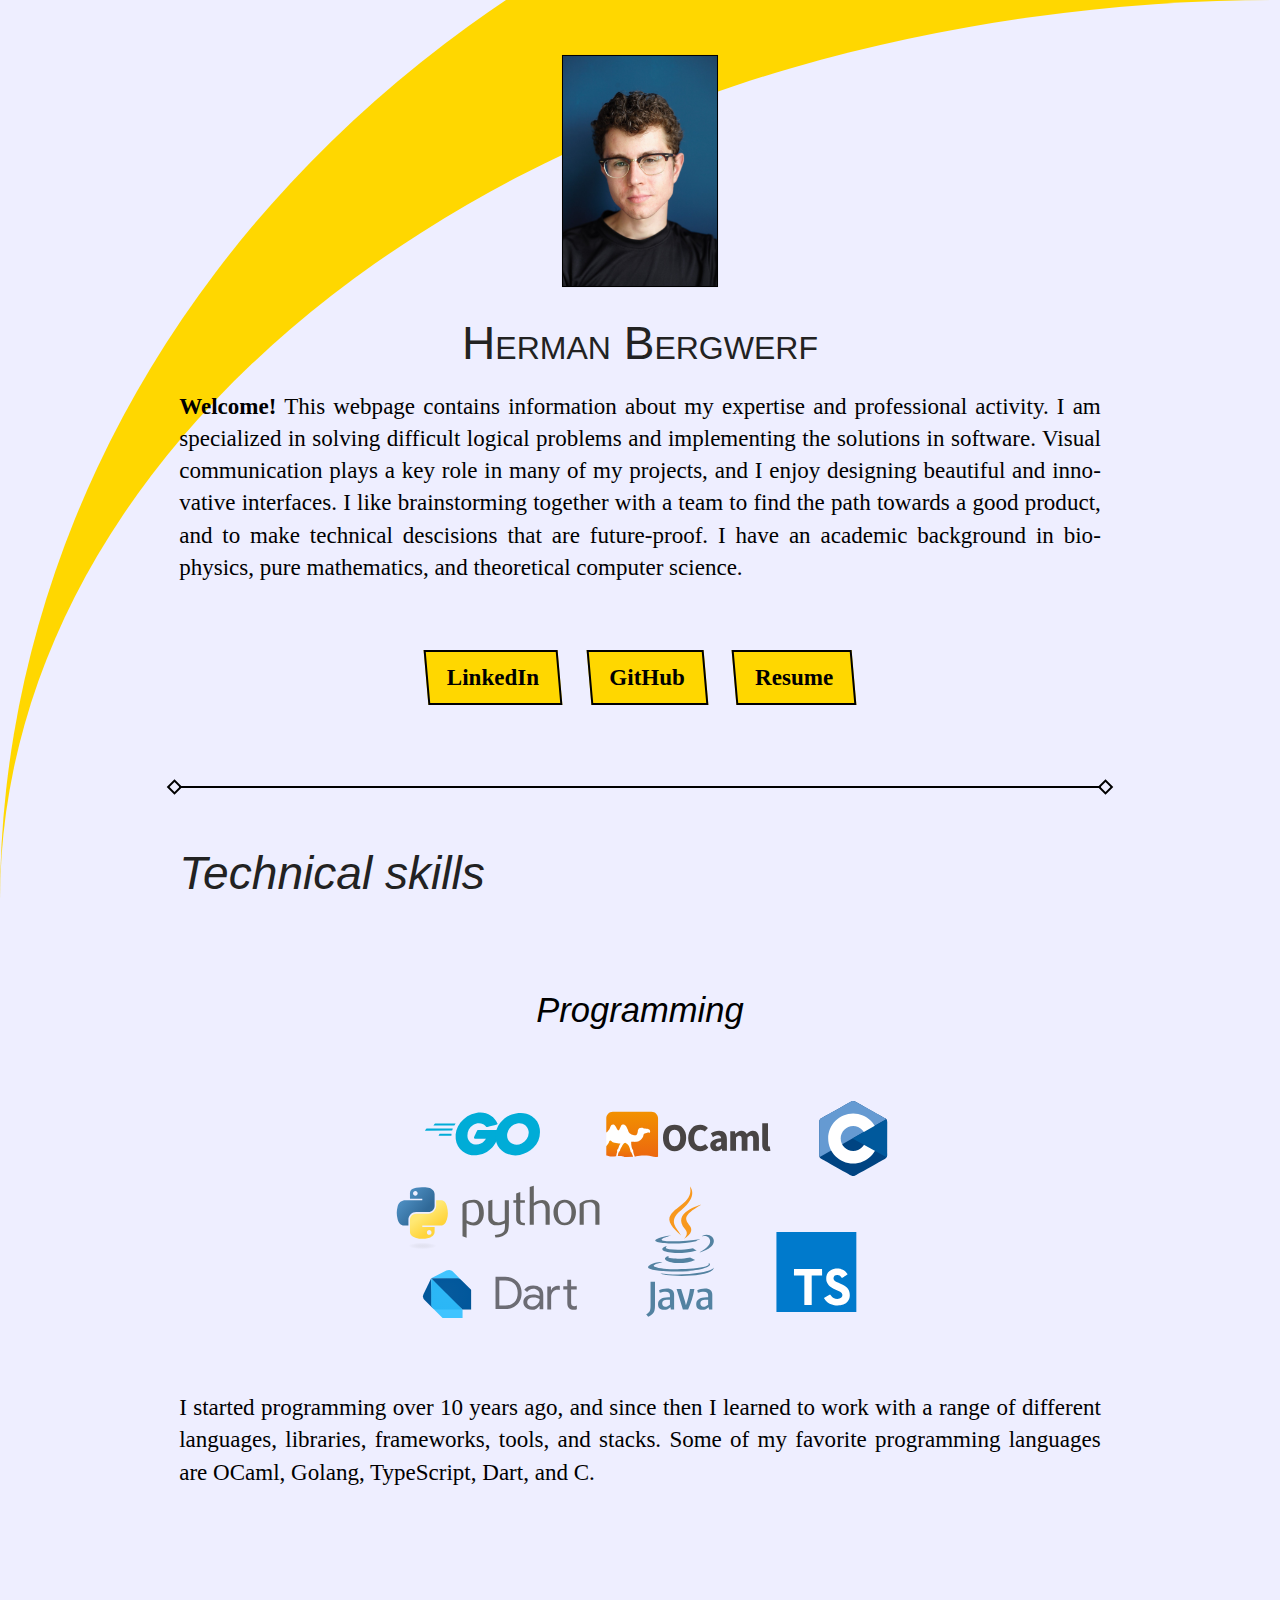
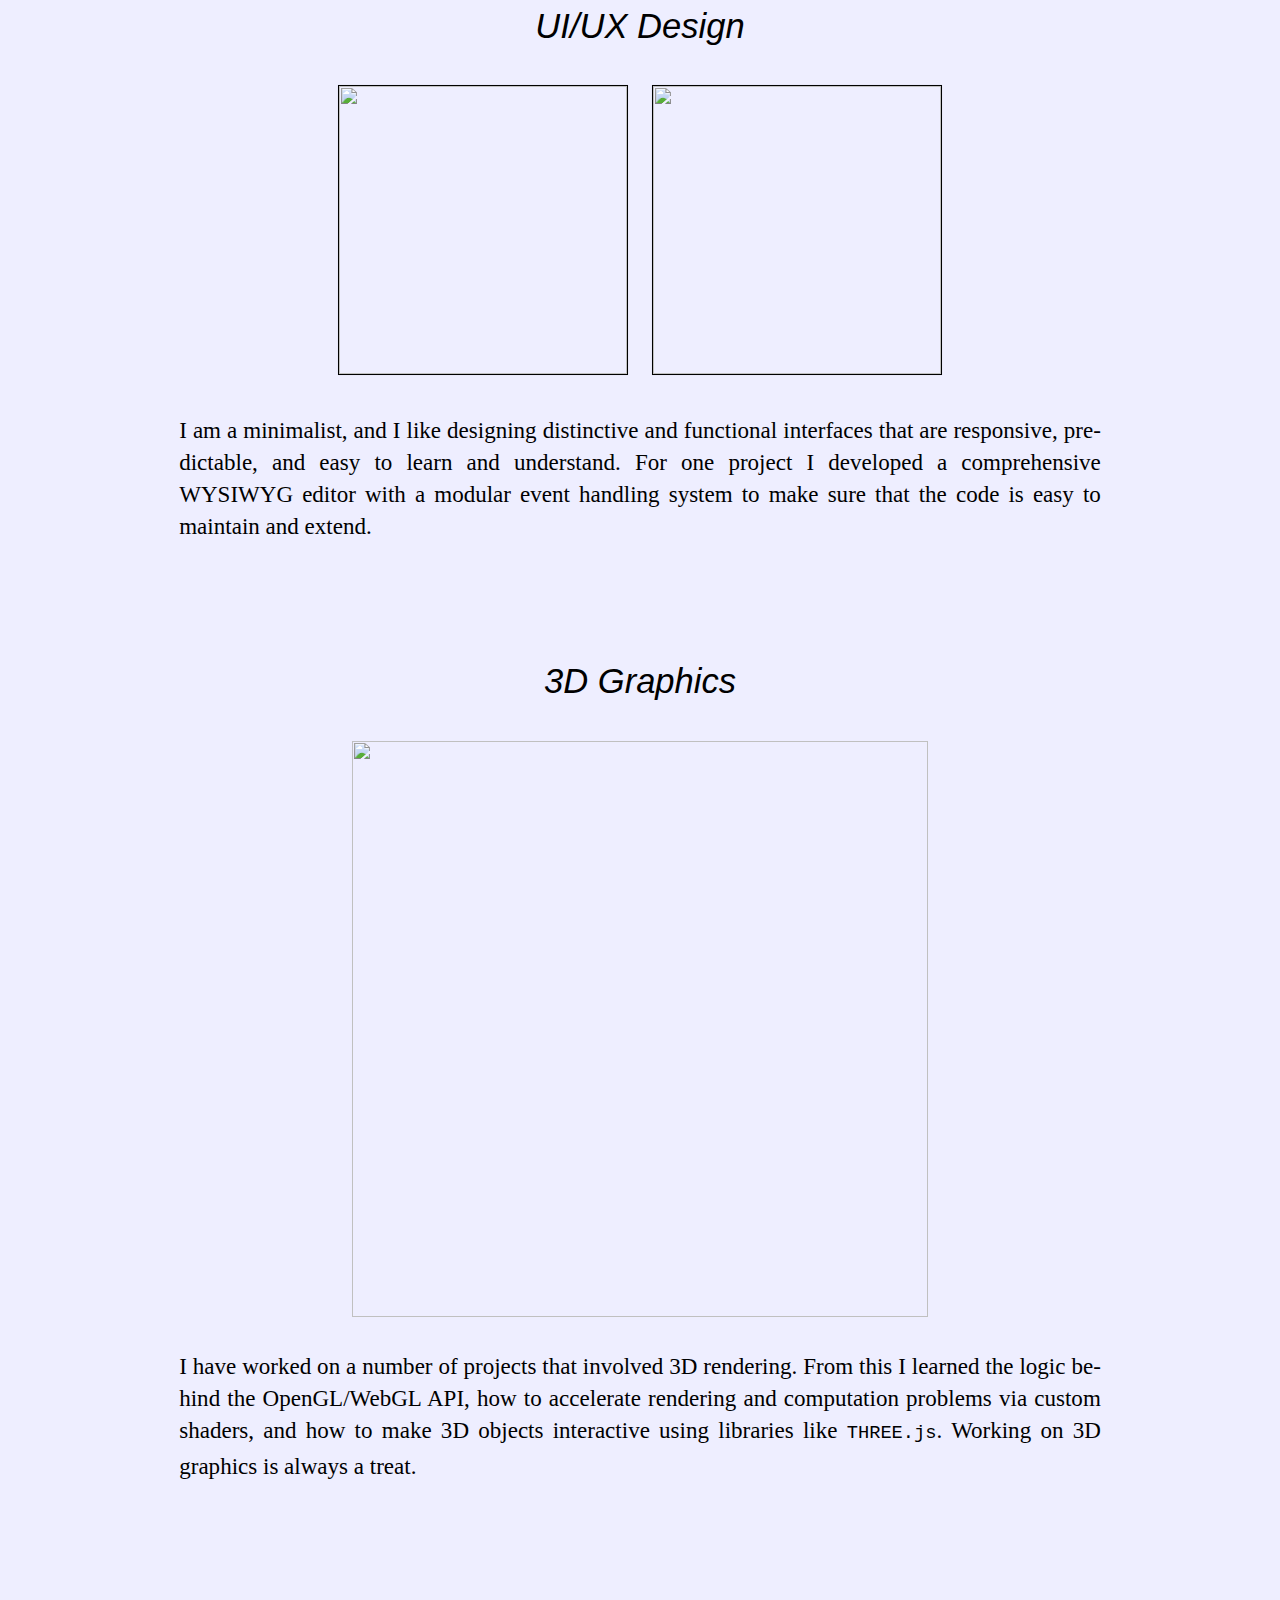
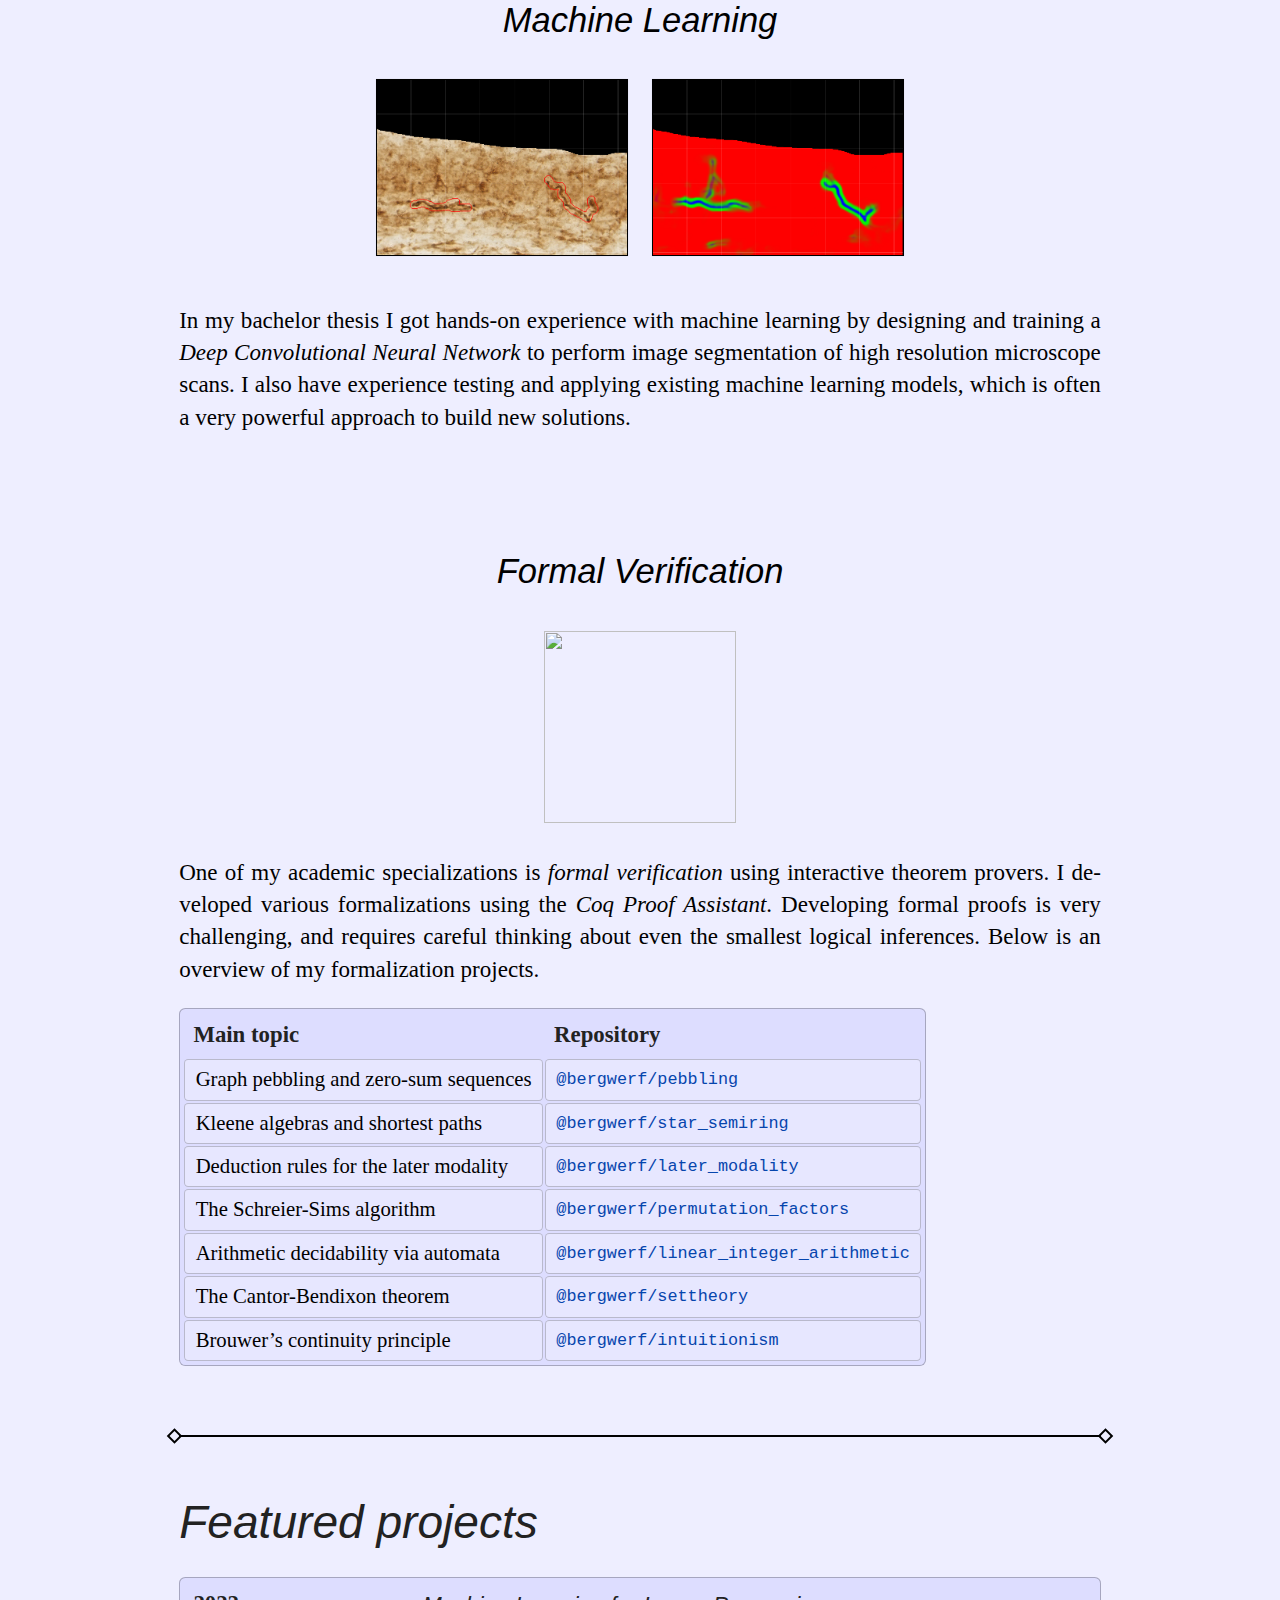
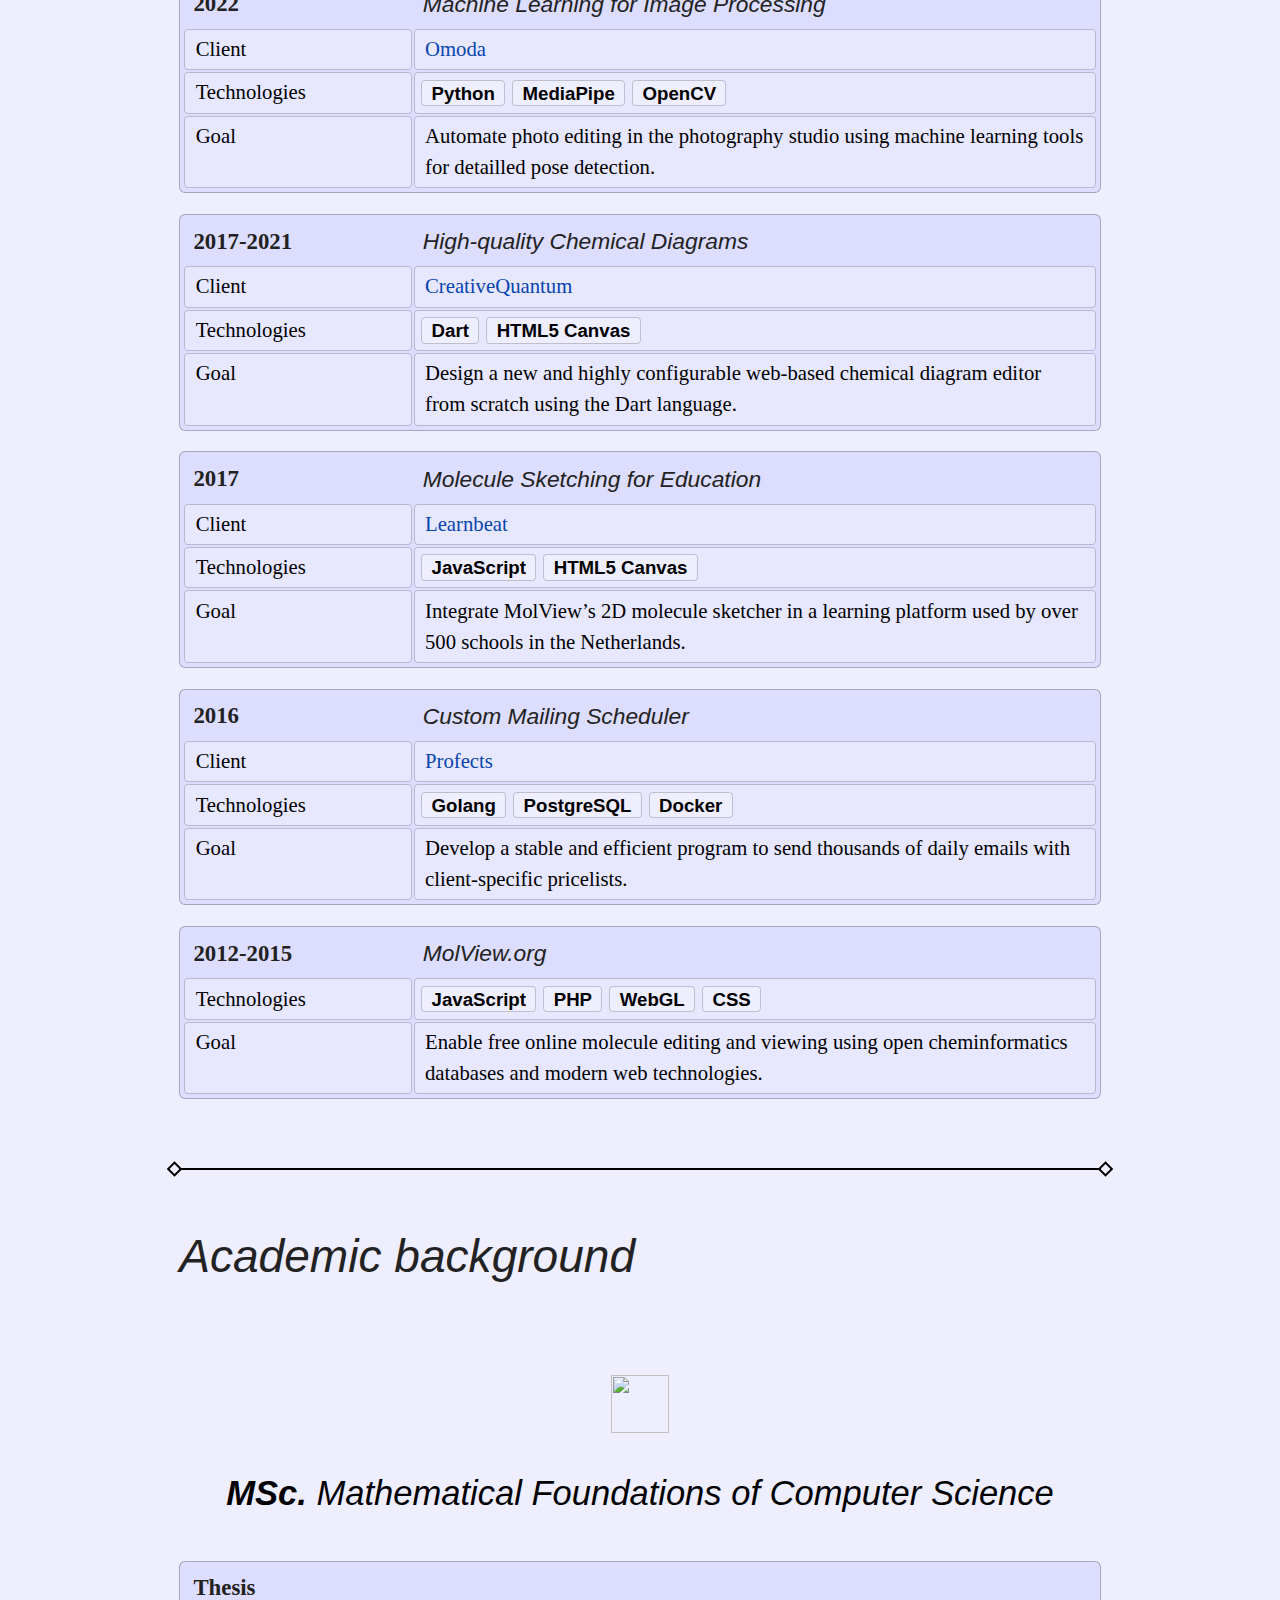
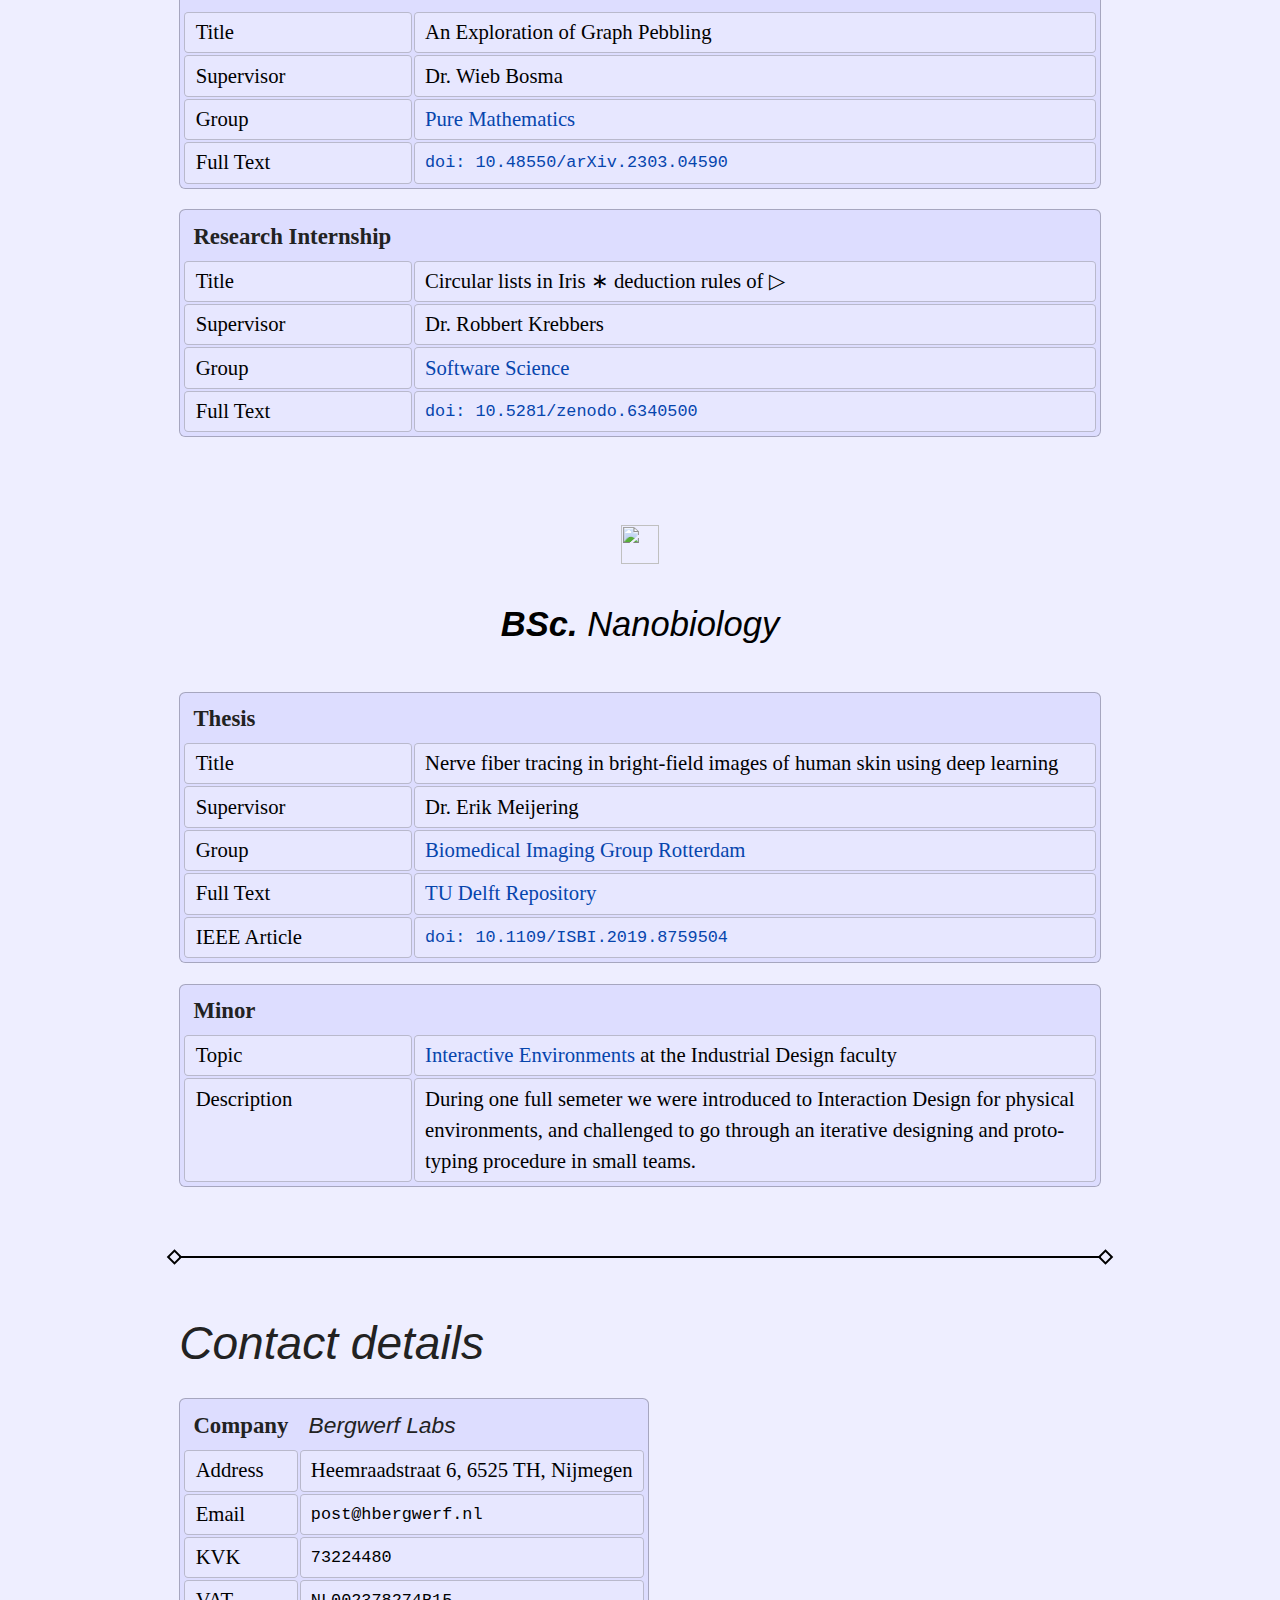
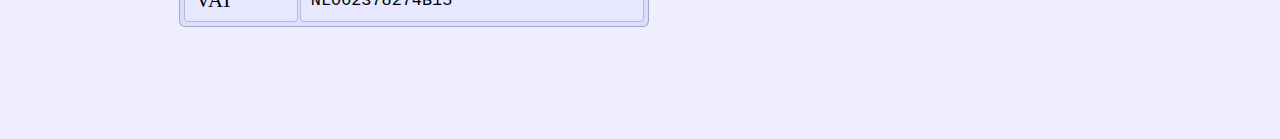
==== commit cc6a7387: "Update project descriptions." ====
--- a/index.html
+++ b/index.html
@@ -104,11 +104,11 @@
 </tr>
 <tr class="even">
 <td>Technologies</td>
-<td><em>Python</em> <em>MediaPipe</em></td>
-</tr>
-<tr class="odd">
-<td>Goal</td>
-<td>Build machine learning based tools for automatic image classification to help automate the photography pipeline.</td>
+<td><em>Python</em> <em>MediaPipe</em> <em>OpenCV</em></td>
+</tr>
+<tr class="odd">
+<td>Goal</td>
+<td>Automate photo editing in the photography studio using machine learning tools for detailled pose detection.</td>
 </tr>
 </tbody>
 </table>
@@ -174,7 +174,7 @@
 </tr>
 <tr class="odd">
 <td>Goal</td>
-<td>Develop a stable and efficient program to send thousands of daily emails parameterized by an SQL database.</td>
+<td>Develop a stable and efficient program to send thousands of daily emails with client-specific pricelists.</td>
 </tr>
 </tbody>
 </table>
--- a/index.css
+++ b/index.css
@@ -98,8 +98,8 @@
 
 a.btn {
   display: inline-block;
-  margin: 1em;
-  padding: .7em .9em;
+  margin: .5em;
+  padding: .5em .9em;
   position: relative;
   font-weight: bold;
   text-decoration: none !important;
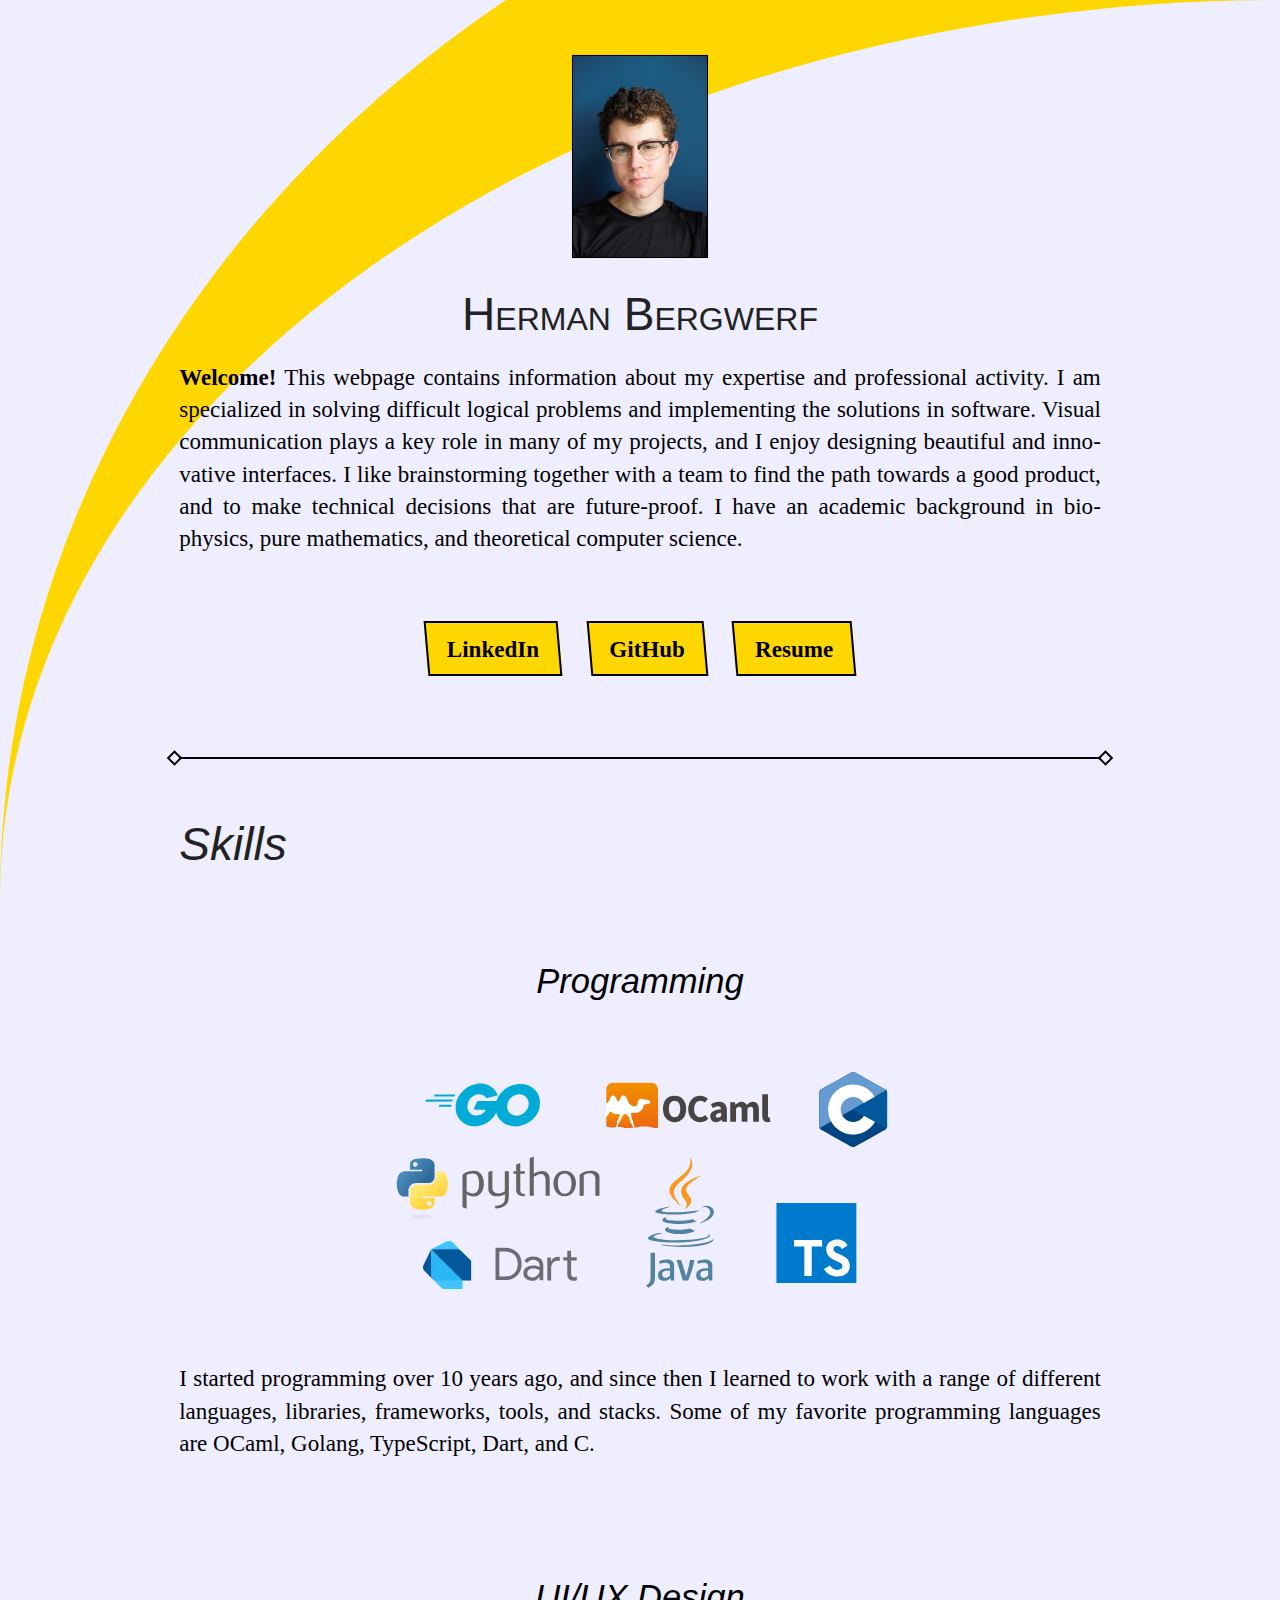
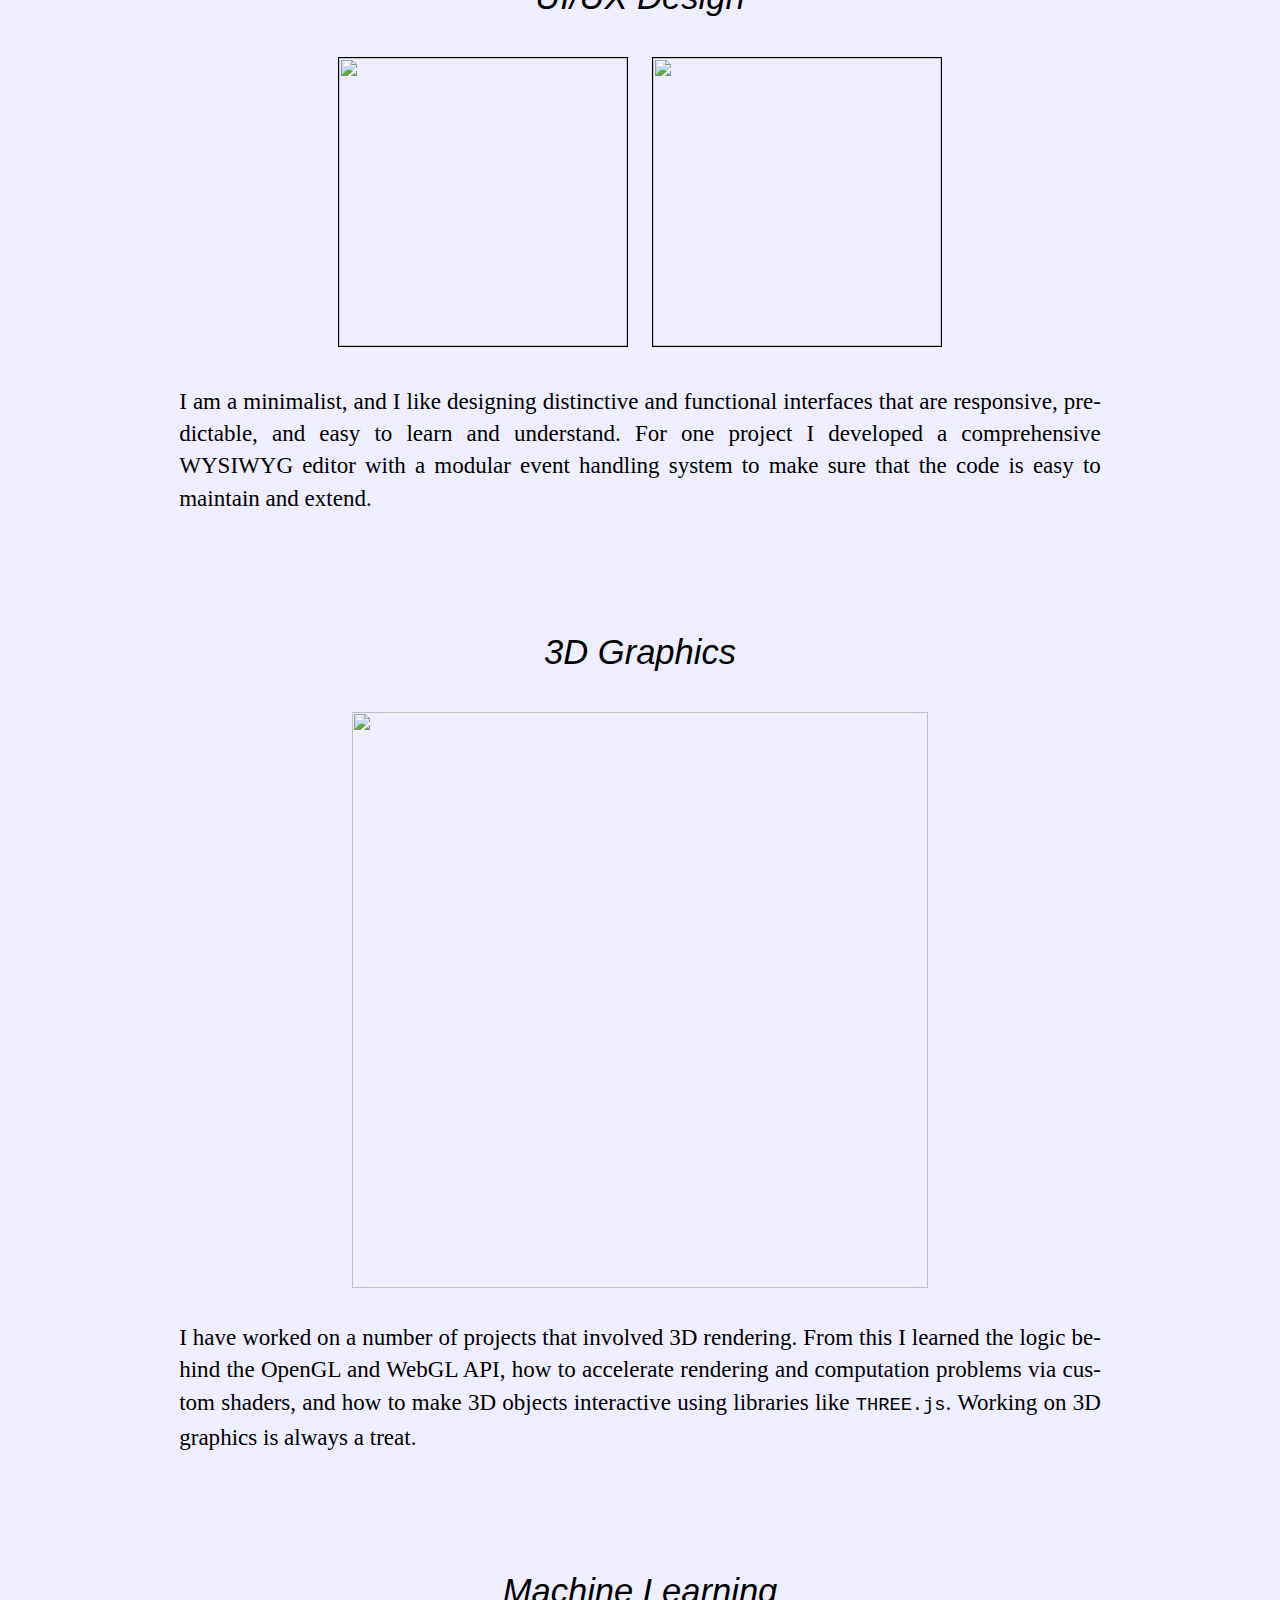
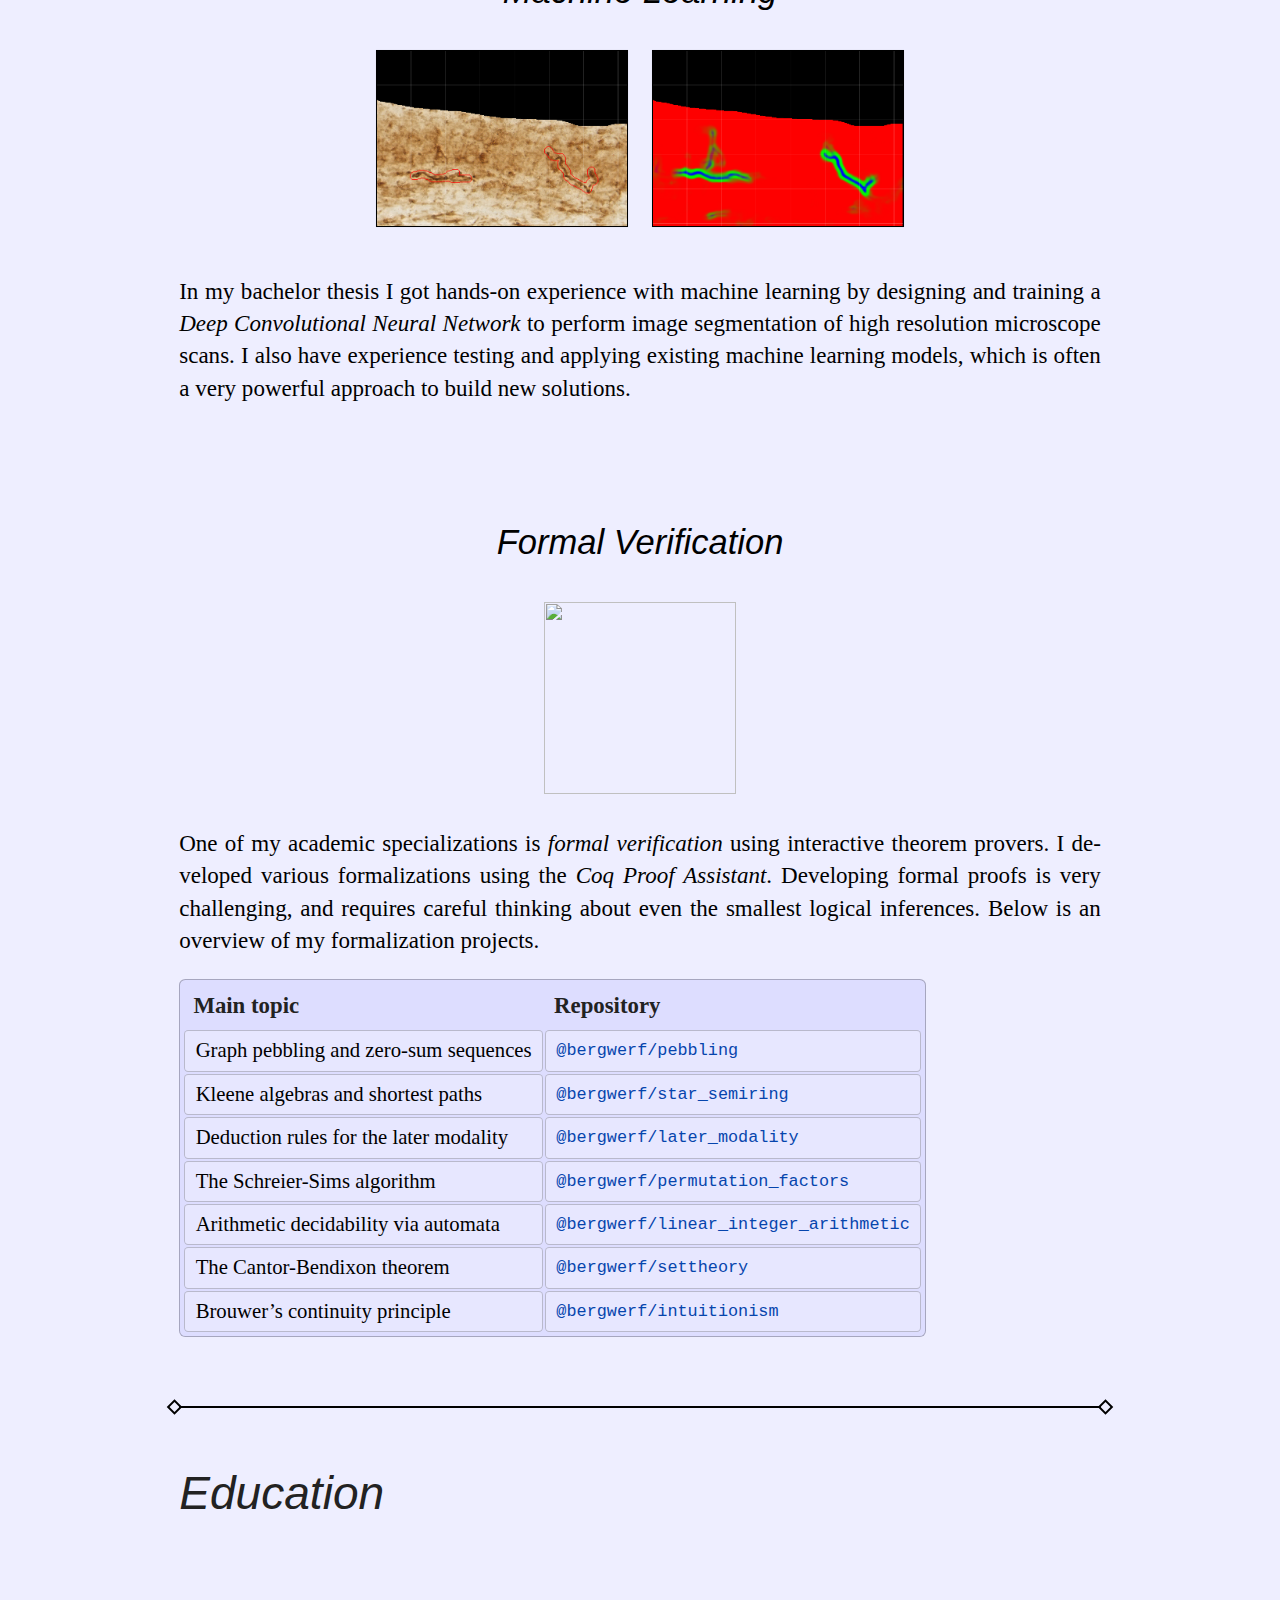
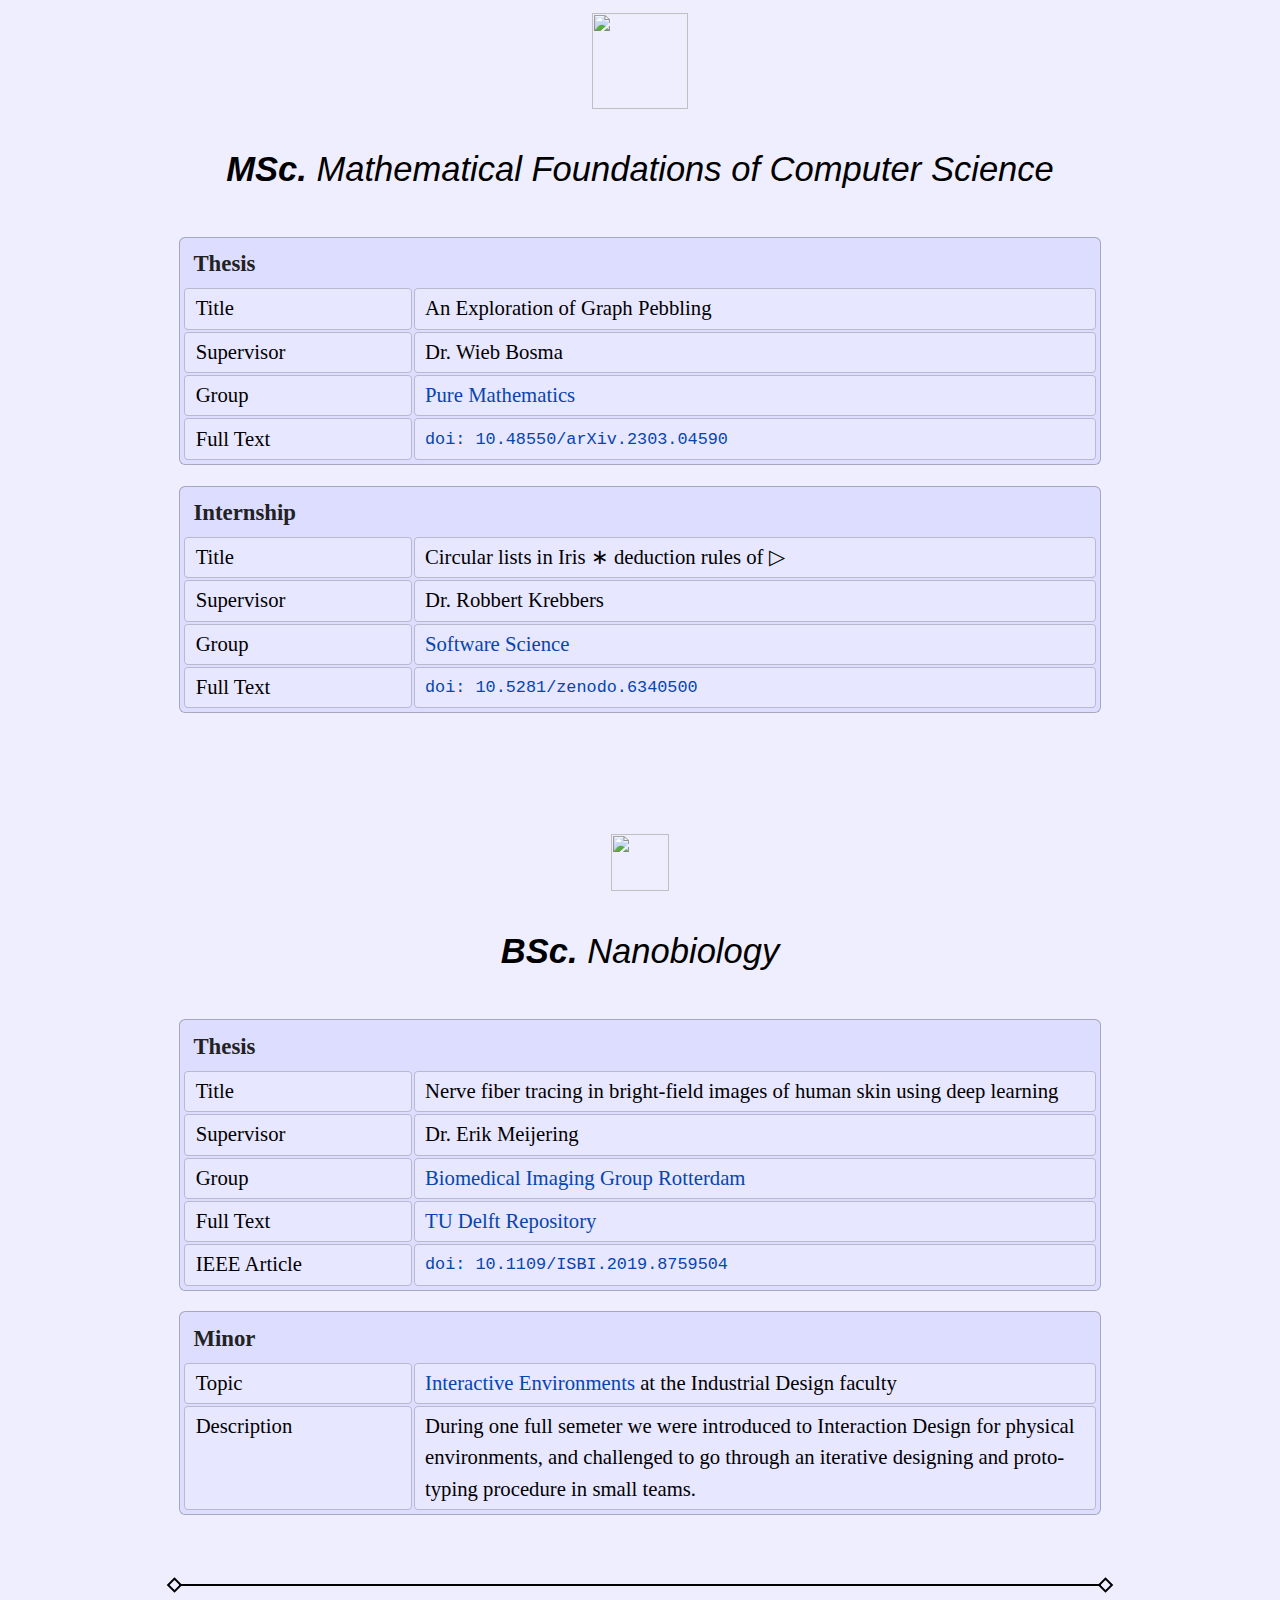
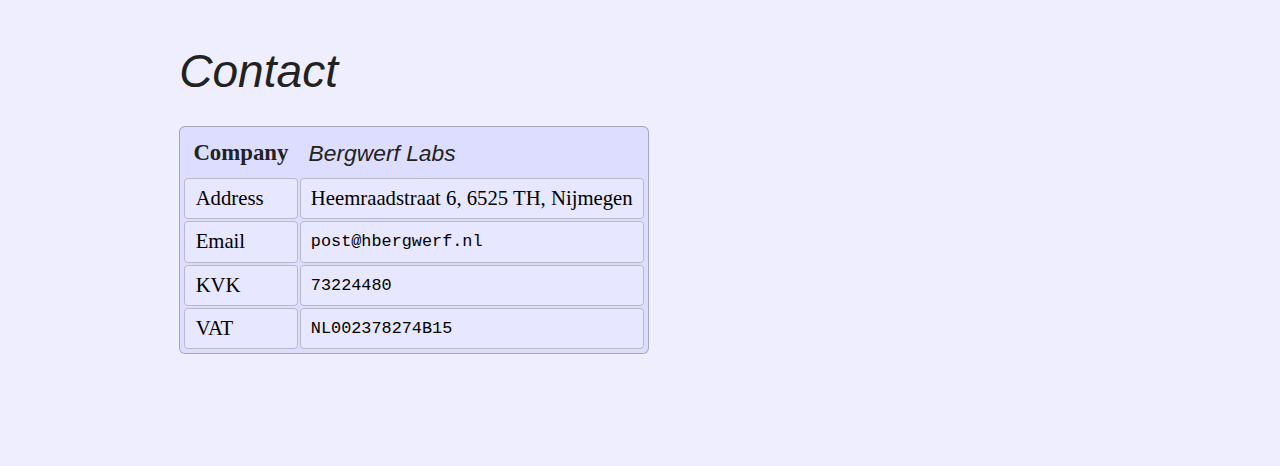
==== commit e5705b30: "Change photo dimensions." ====
--- a/index.html
+++ b/index.html
@@ -9,16 +9,16 @@
 <body>
 <div id="background_effect"><div></div></div>
 <figure>
-<img style="height: 12em" class="frame" src="fig/Herman.jpg">
+<img style="width: 7em" class="frame" src="fig/Herman.jpg">
 </figure>
 <h1 id="herman-bergwerf">Herman Bergwerf</h1>
-<p><strong>Welcome!</strong> This webpage contains information about my expertise and professional activity. I am specialized in solving difficult logical problems and implementing the solutions in software. Visual communication plays a key role in many of my projects, and I enjoy designing beautiful and innovative interfaces. I like brainstorming together with a team to find the path towards a good product, and to make technical descisions that are future-proof. I have an academic background in biophysics, pure mathematics, and theoretical computer science.</p>
+<p><strong>Welcome!</strong> This webpage contains information about my expertise and professional activity. I am specialized in solving difficult logical problems and implementing the solutions in software. Visual communication plays a key role in many of my projects, and I enjoy designing beautiful and innovative interfaces. I like brainstorming together with a team to find the path towards a good product, and to make technical decisions that are future-proof. I have an academic background in biophysics, pure mathematics, and theoretical computer science.</p>
 <br>
 <center>
 <a class=btn href="https://www.linkedin.com/in/hbergwerf/">LinkedIn</a> <a class=btn href="https://github.com/bergwerf/">GitHub</a> <a class=btn href="resume/resume.pdf">Resume</a>
 </center>
 <hr />
-<h2 id="technical-skills">Technical skills</h2>
+<h2 id="skills">Skills</h2>
 <p><br></p>
 <h3 id="programming">Programming</h3>
 <figure>
@@ -36,7 +36,7 @@
 <figure>
 <img style="width: 30em" src="fig/Bromium.png">
 </figure>
-<p>I have worked on a number of projects that involved 3D rendering. From this I learned the logic behind the OpenGL/WebGL API, how to accelerate rendering and computation problems via custom shaders, and how to make 3D objects interactive using libraries like <code>THREE.js</code>. Working on 3D graphics is always a treat.</p>
+<p>I have worked on a number of projects that involved 3D rendering. From this I learned the logic behind the OpenGL and WebGL API, how to accelerate rendering and computation problems via custom shaders, and how to make 3D objects interactive using libraries like <code>THREE.js</code>. Working on 3D graphics is always a treat.</p>
 <p><br> <br></p>
 <h3 id="machine-learning">Machine Learning</h3>
 <figure>
@@ -88,117 +88,47 @@
 </tbody>
 </table>
 <hr />
-<h2 id="featured-projects">Featured projects</h2>
+<!--
+Featured projects
+-----------------
+
 <section>
-<table>
-<thead>
-<tr class="header">
-<th>2022</th>
-<th><em>Machine Learning for Image Processing</em></th>
-</tr>
-</thead>
-<tbody>
-<tr class="odd">
-<td>Client</td>
-<td><a href="https://www.omoda.nl/">Omoda</a></td>
-</tr>
-<tr class="even">
-<td>Technologies</td>
-<td><em>Python</em> <em>MediaPipe</em> <em>OpenCV</em></td>
-</tr>
-<tr class="odd">
-<td>Goal</td>
-<td>Automate photo editing in the photography studio using machine learning tools for detailled pose detection.</td>
-</tr>
-</tbody>
-</table>
-<table>
-<thead>
-<tr class="header">
-<th>2017-2021</th>
-<th><em>High-quality Chemical Diagrams</em></th>
-</tr>
-</thead>
-<tbody>
-<tr class="odd">
-<td>Client</td>
-<td><a href="https://www.creative-quantum.eu/">CreativeQuantum</a></td>
-</tr>
-<tr class="even">
-<td>Technologies</td>
-<td><em>Dart</em> <em>HTML5 Canvas</em></td>
-</tr>
-<tr class="odd">
-<td>Goal</td>
-<td>Design a new and highly configurable web-based chemical diagram editor from scratch using the Dart language.</td>
-</tr>
-</tbody>
-</table>
-<table>
-<thead>
-<tr class="header">
-<th>2017</th>
-<th><em>Molecule Sketching for Education</em></th>
-</tr>
-</thead>
-<tbody>
-<tr class="odd">
-<td>Client</td>
-<td><a href="https://learnbeat.nl/">Learnbeat</a></td>
-</tr>
-<tr class="even">
-<td>Technologies</td>
-<td><em>JavaScript</em> <em>HTML5 Canvas</em></td>
-</tr>
-<tr class="odd">
-<td>Goal</td>
-<td>Integrate MolView’s 2D molecule sketcher in a learning platform used by over 500 schools in the Netherlands.</td>
-</tr>
-</tbody>
-</table>
-<table>
-<thead>
-<tr class="header">
-<th>2016</th>
-<th><em>Custom Mailing Scheduler</em></th>
-</tr>
-</thead>
-<tbody>
-<tr class="odd">
-<td>Client</td>
-<td><a href="https://profects.com/">Profects</a></td>
-</tr>
-<tr class="even">
-<td>Technologies</td>
-<td><em>Golang</em> <em>PostgreSQL</em> <em>Docker</em></td>
-</tr>
-<tr class="odd">
-<td>Goal</td>
-<td>Develop a stable and efficient program to send thousands of daily emails with client-specific pricelists.</td>
-</tr>
-</tbody>
-</table>
-<table>
-<thead>
-<tr class="header">
-<th>2012-2015</th>
-<th><em><a href="https://molview.org/">MolView.org</a></em></th>
-</tr>
-</thead>
-<tbody>
-<tr class="odd">
-<td>Technologies</td>
-<td><em>JavaScript</em> <em>PHP</em> <em>WebGL</em> <em>CSS</em></td>
-</tr>
-<tr class="even">
-<td>Goal</td>
-<td>Enable free online molecule editing and viewing using open cheminformatics databases and modern web technologies.</td>
-</tr>
-</tbody>
-</table>
+
+2022         | *Machine Learning for Image Processing*
+-------------|------------------------------------------------------------------
+Client       | [Omoda](https://www.omoda.nl/)
+Technologies | *Python* *MediaPipe* *OpenCV*
+Goal         | Automate photo editing in the photography studio using machine learning tools for detailed pose detection.
+
+2017-2021    | *High-quality Chemical Diagrams*
+-------------|------------------------------------------------------------------
+Client       | [CreativeQuantum](https://www.creative-quantum.eu/)
+Technologies | *Dart* *HTML5 Canvas*
+Goal         | Design a new and highly configurable web-based chemical diagram editor from scratch using the Dart language.
+
+2017         | *Molecule Sketching for Education*
+-------------|------------------------------------------------------------------
+Client       | [Learnbeat](https://learnbeat.nl/)
+Technologies | *JavaScript* *HTML5 Canvas*
+Goal         | Integrate MolView's 2D molecule sketcher in a learning platform used by over 500 schools in the Netherlands.
+
+2016         | *Custom Mailing Scheduler*
+-------------|------------------------------------------------------------------
+Client       | [Profects](https://profects.com/)
+Technologies | *Golang* *PostgreSQL* *Docker*
+Goal         | Develop a stable and efficient program to send thousands of daily emails with client-specific pricelists.
+
+2012-2015    | *[MolView.org](https://molview.org/)*
+-------------|------------------------------------------------------------------
+Technologies | *JavaScript* *PHP* *WebGL* *CSS*
+Goal         | Enable free online molecule editing and viewing using open cheminformatics databases and modern web technologies.
+
 </section>
-<hr />
-<h2 id="academic-background">Academic background</h2>
+
+
+--------------------------------------------------------------------------------
+-->
+<h2 id="education">Education</h2>
 <!--
 In 2015 I started the *Nanobiology* Bachelor program at TU Delft. I was excited
 to learn about the molecular machinery and laws of physics that make life
@@ -213,7 +143,7 @@
 <p><br></p>
 <section>
 <figure>
-<img style="height: 3em" src="fig/Radboud.svg">
+<img style="height: 5em" src="fig/Radboud.svg">
 </figure>
 <h3 id="msc.-mathematical-foundations-of-computer-science"><strong>MSc.</strong> Mathematical Foundations of Computer Science</h3>
 <table>
@@ -245,7 +175,7 @@
 <table>
 <thead>
 <tr class="header">
-<th>Research Internship</th>
+<th>Internship</th>
 <th></th>
 </tr>
 </thead>
@@ -269,10 +199,10 @@
 </tbody>
 </table>
 </section>
-<p><br></p>
+<p><br> <br></p>
 <section>
 <figure>
-<img style="height: 2em" src="fig/TU_Delft.svg" height="30">
+<img style="height: 3em" src="fig/TU_Delft.svg">
 </figure>
 <h3 id="bsc.-nanobiology"><strong>BSc.</strong> Nanobiology</h3>
 <table>
@@ -325,7 +255,7 @@
 </table>
 </section>
 <hr />
-<h2 id="contact-details">Contact details</h2>
+<h2 id="contact">Contact</h2>
 <table>
 <thead>
 <tr class="header">
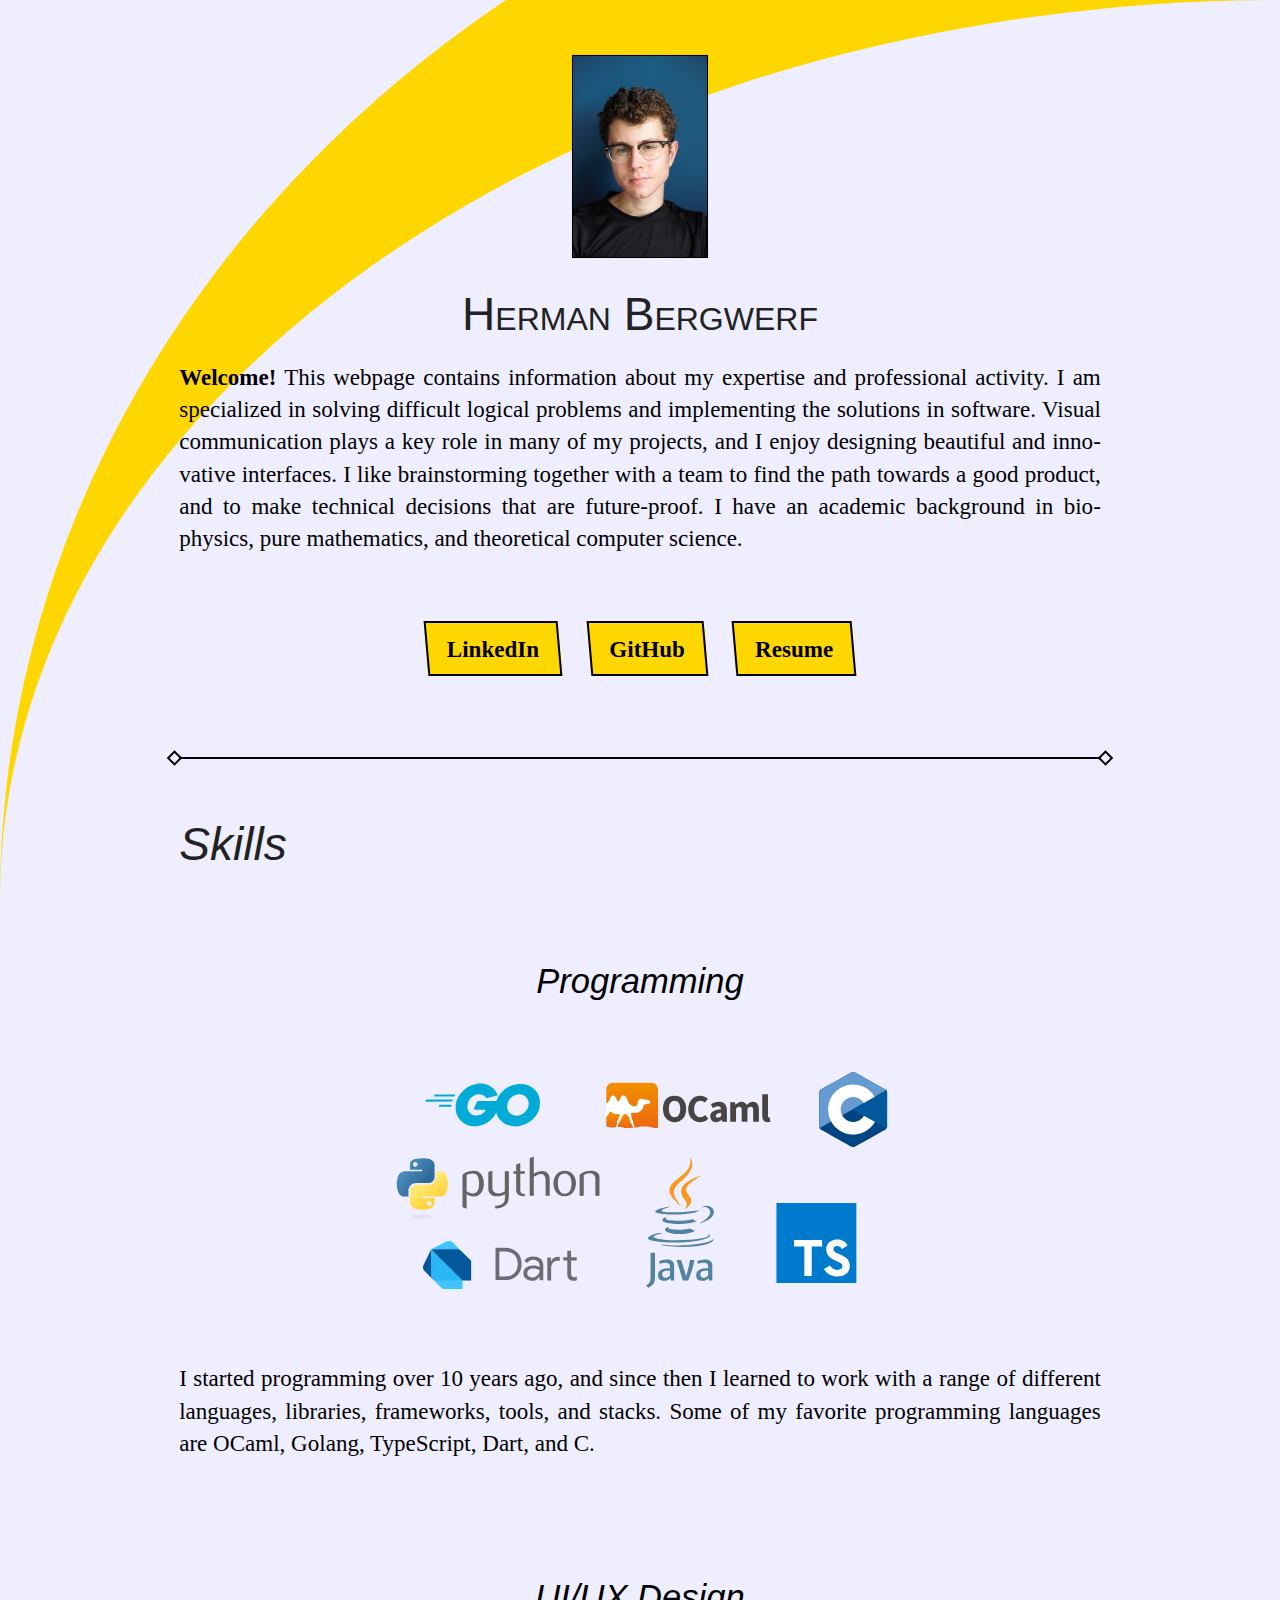
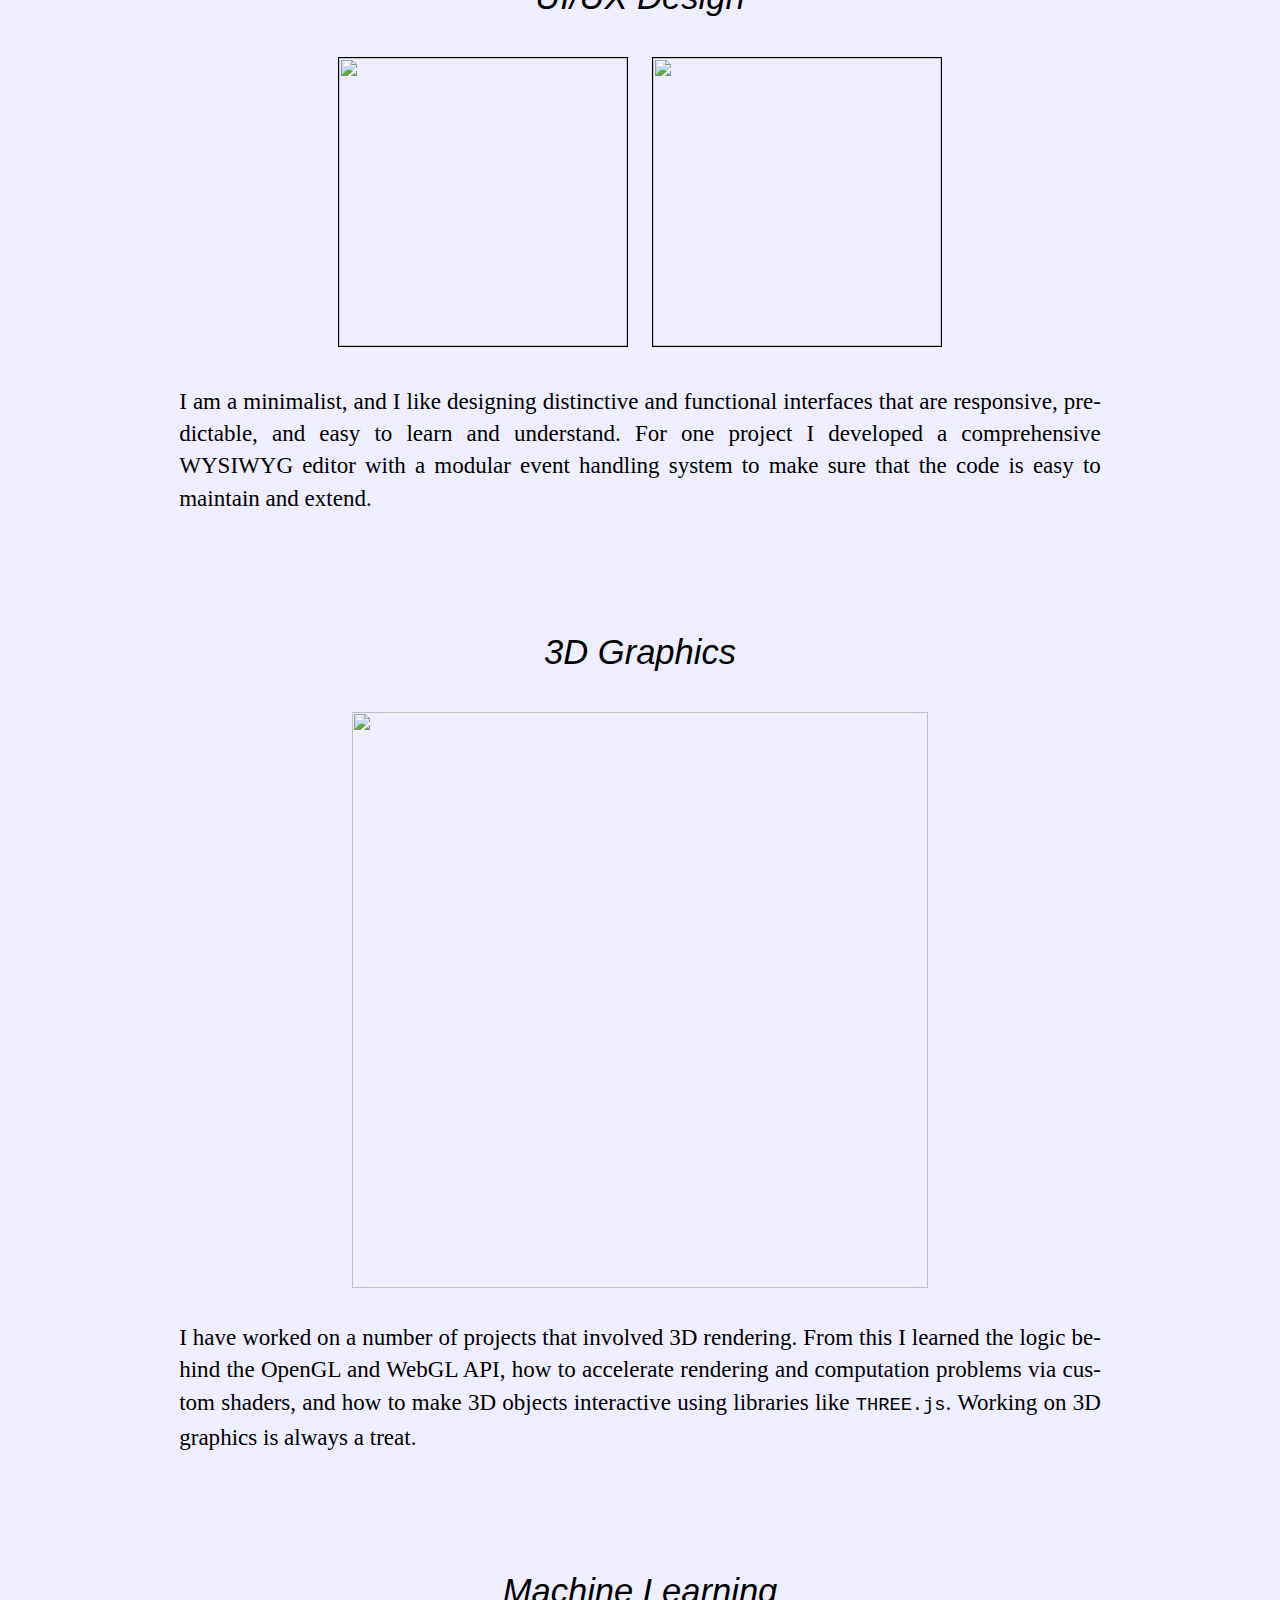
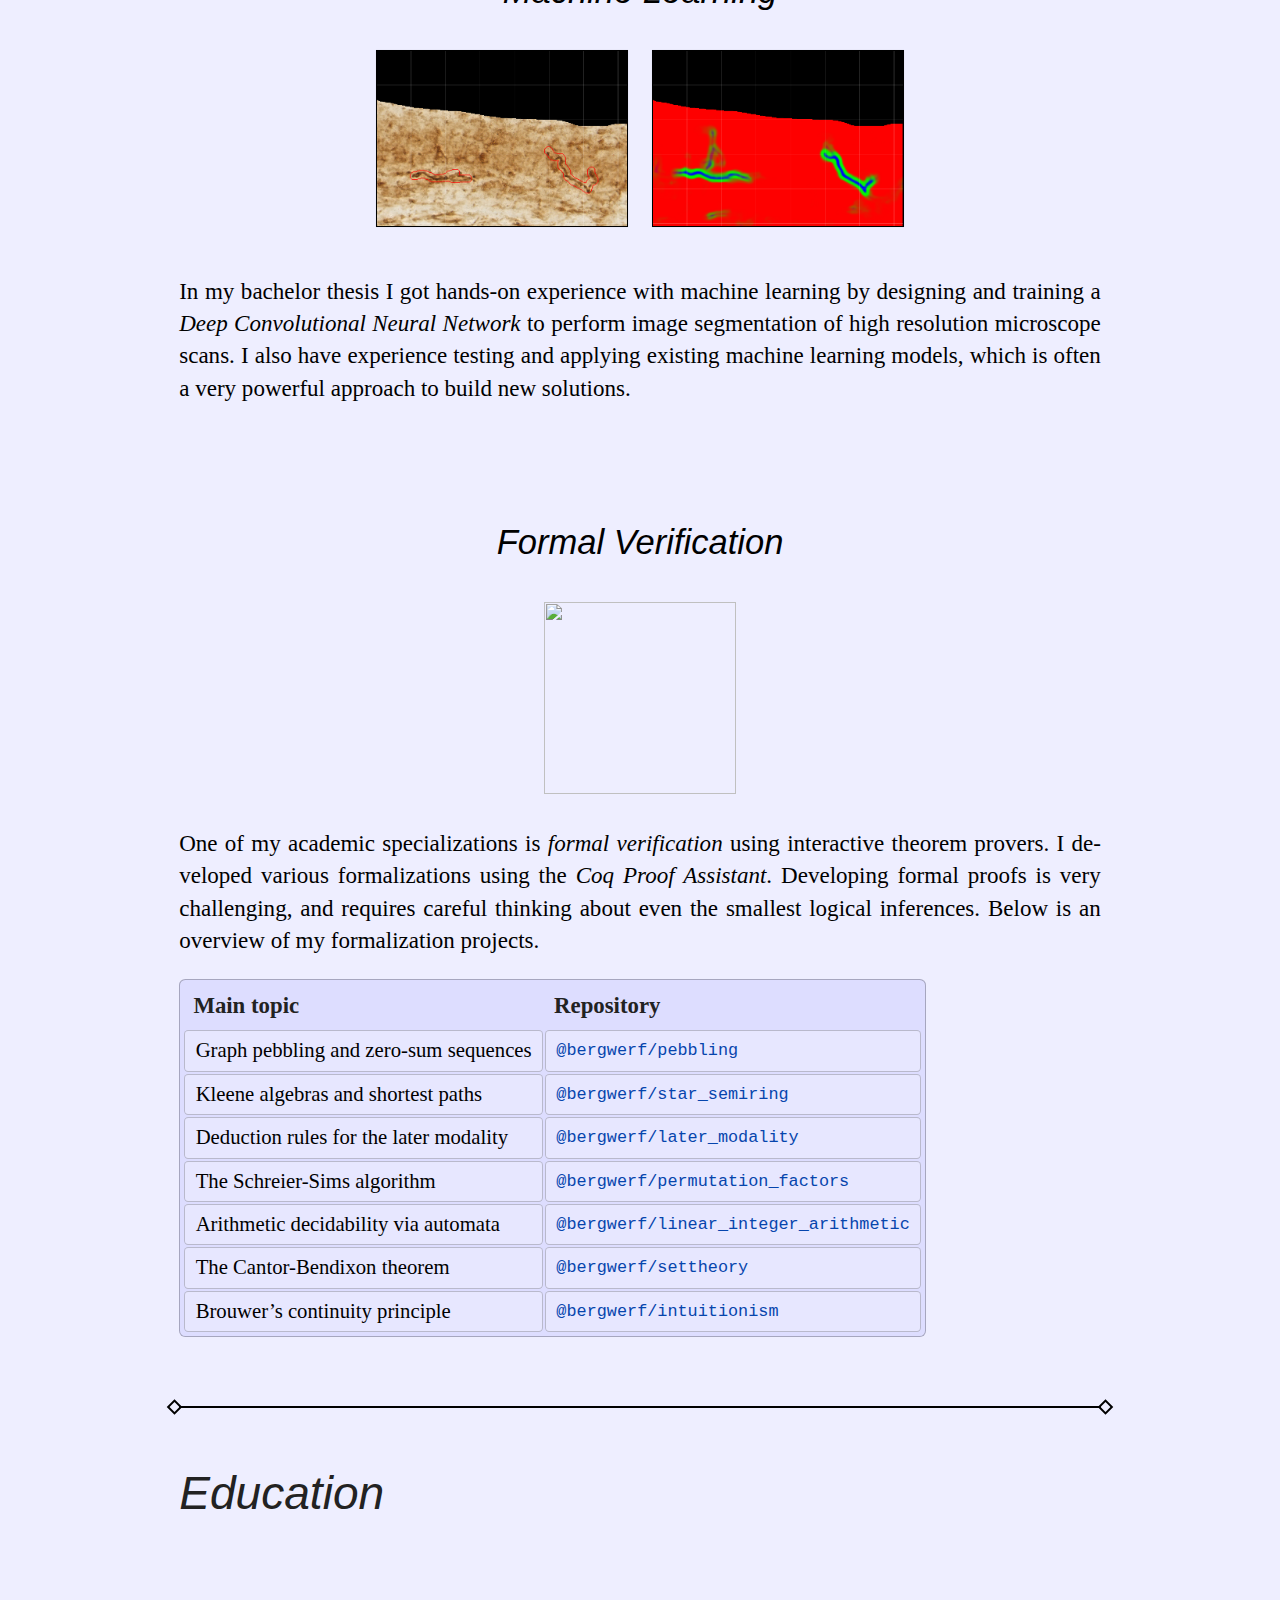
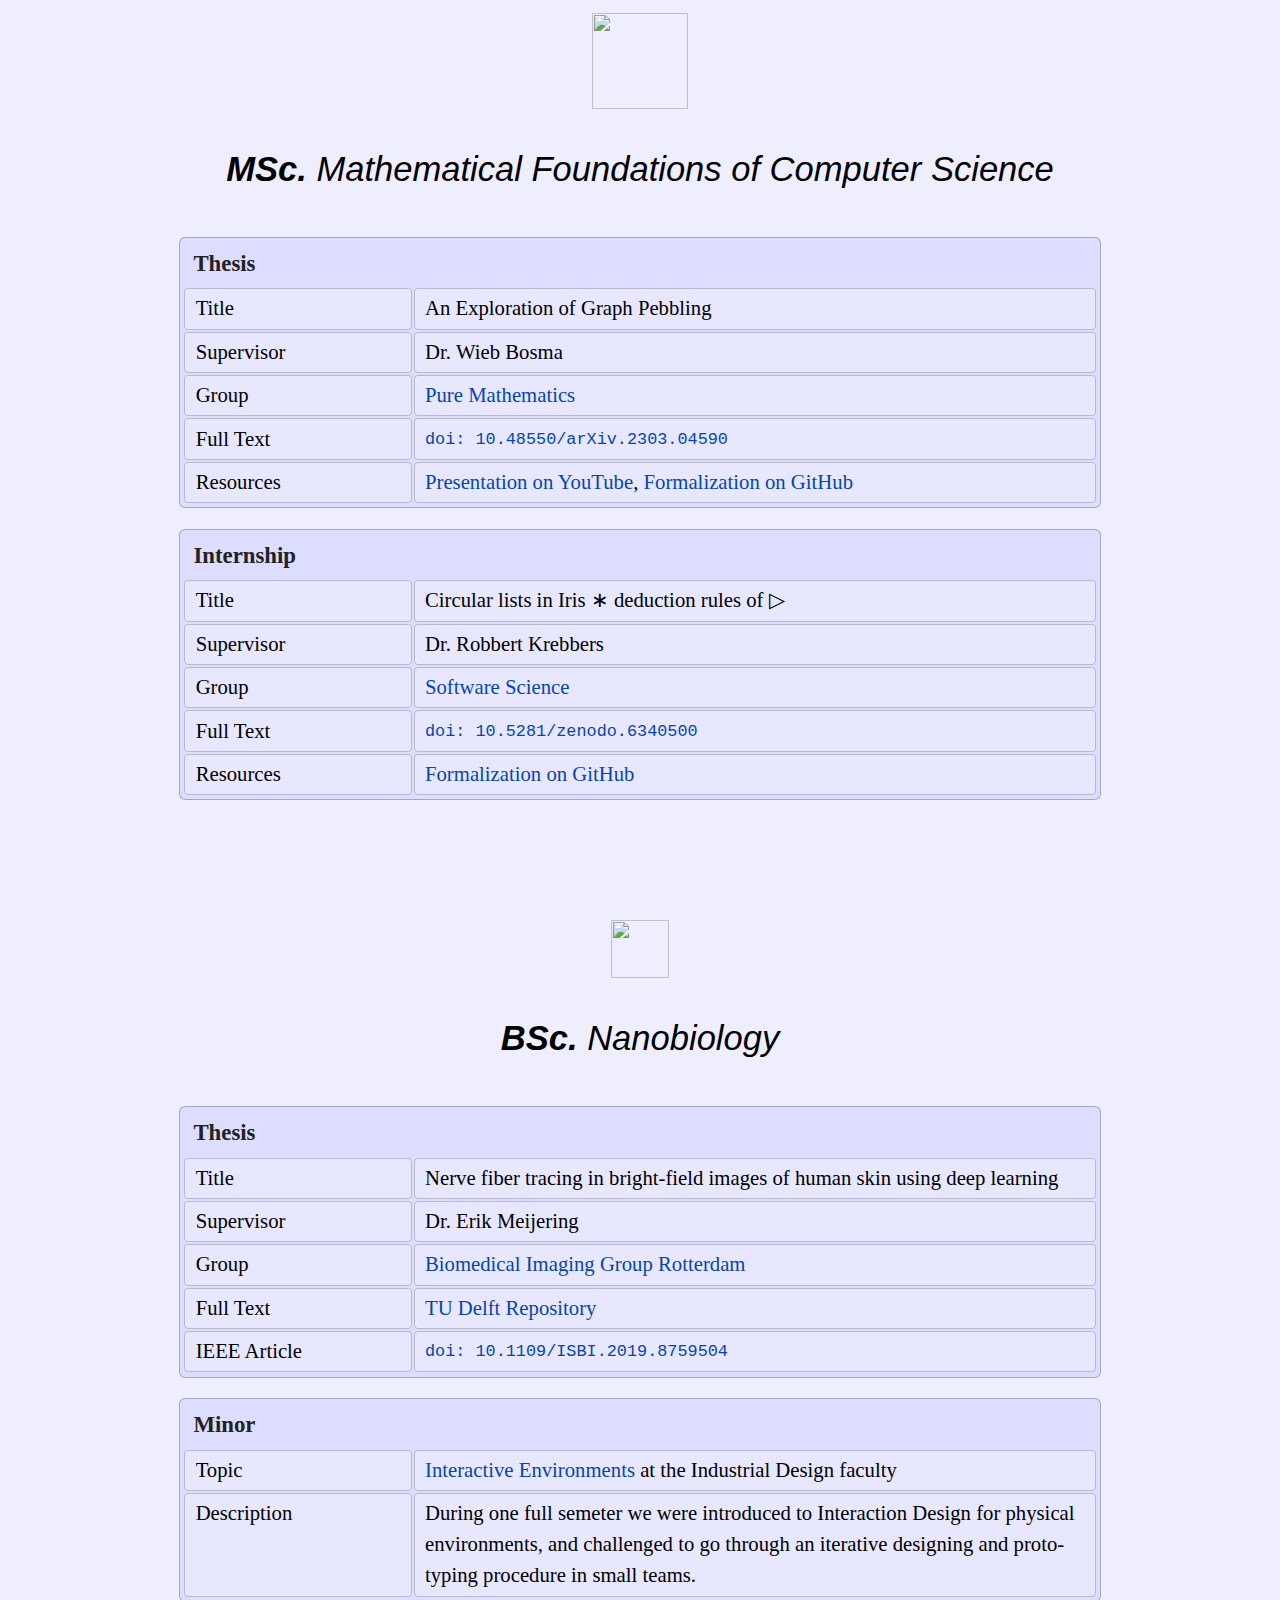
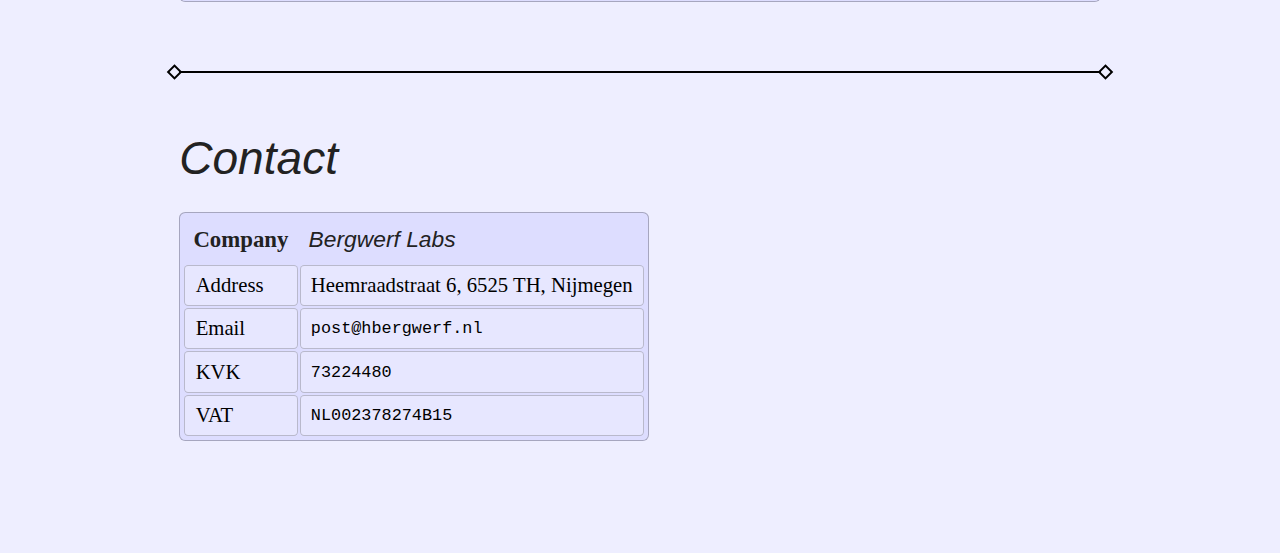
==== commit c09863db: "Add thesis links." ====
--- a/index.html
+++ b/index.html
@@ -170,6 +170,10 @@
 <td>Full Text</td>
 <td><a href="https://arxiv.org/abs/2303.04590"><code>doi: 10.48550/arXiv.2303.04590</code></a></td>
 </tr>
+<tr class="odd">
+<td>Resources</td>
+<td><a href="https://www.youtube.com/watch?v=yPzyQ4M1f3c">Presentation on YouTube</a>, <a href="https://github.com/bergwerf/pebbling">Formalization on GitHub</a></td>
+</tr>
 </tbody>
 </table>
 <table>
@@ -195,6 +199,10 @@
 <tr class="even">
 <td>Full Text</td>
 <td><a href="https://doi.org/10.5281/zenodo.6340500"><code>doi: 10.5281/zenodo.6340500</code></a></td>
+</tr>
+<tr class="odd">
+<td>Resources</td>
+<td><a href="https://github.com/bergwerf/later_modality">Formalization on GitHub</a></td>
 </tr>
 </tbody>
 </table>
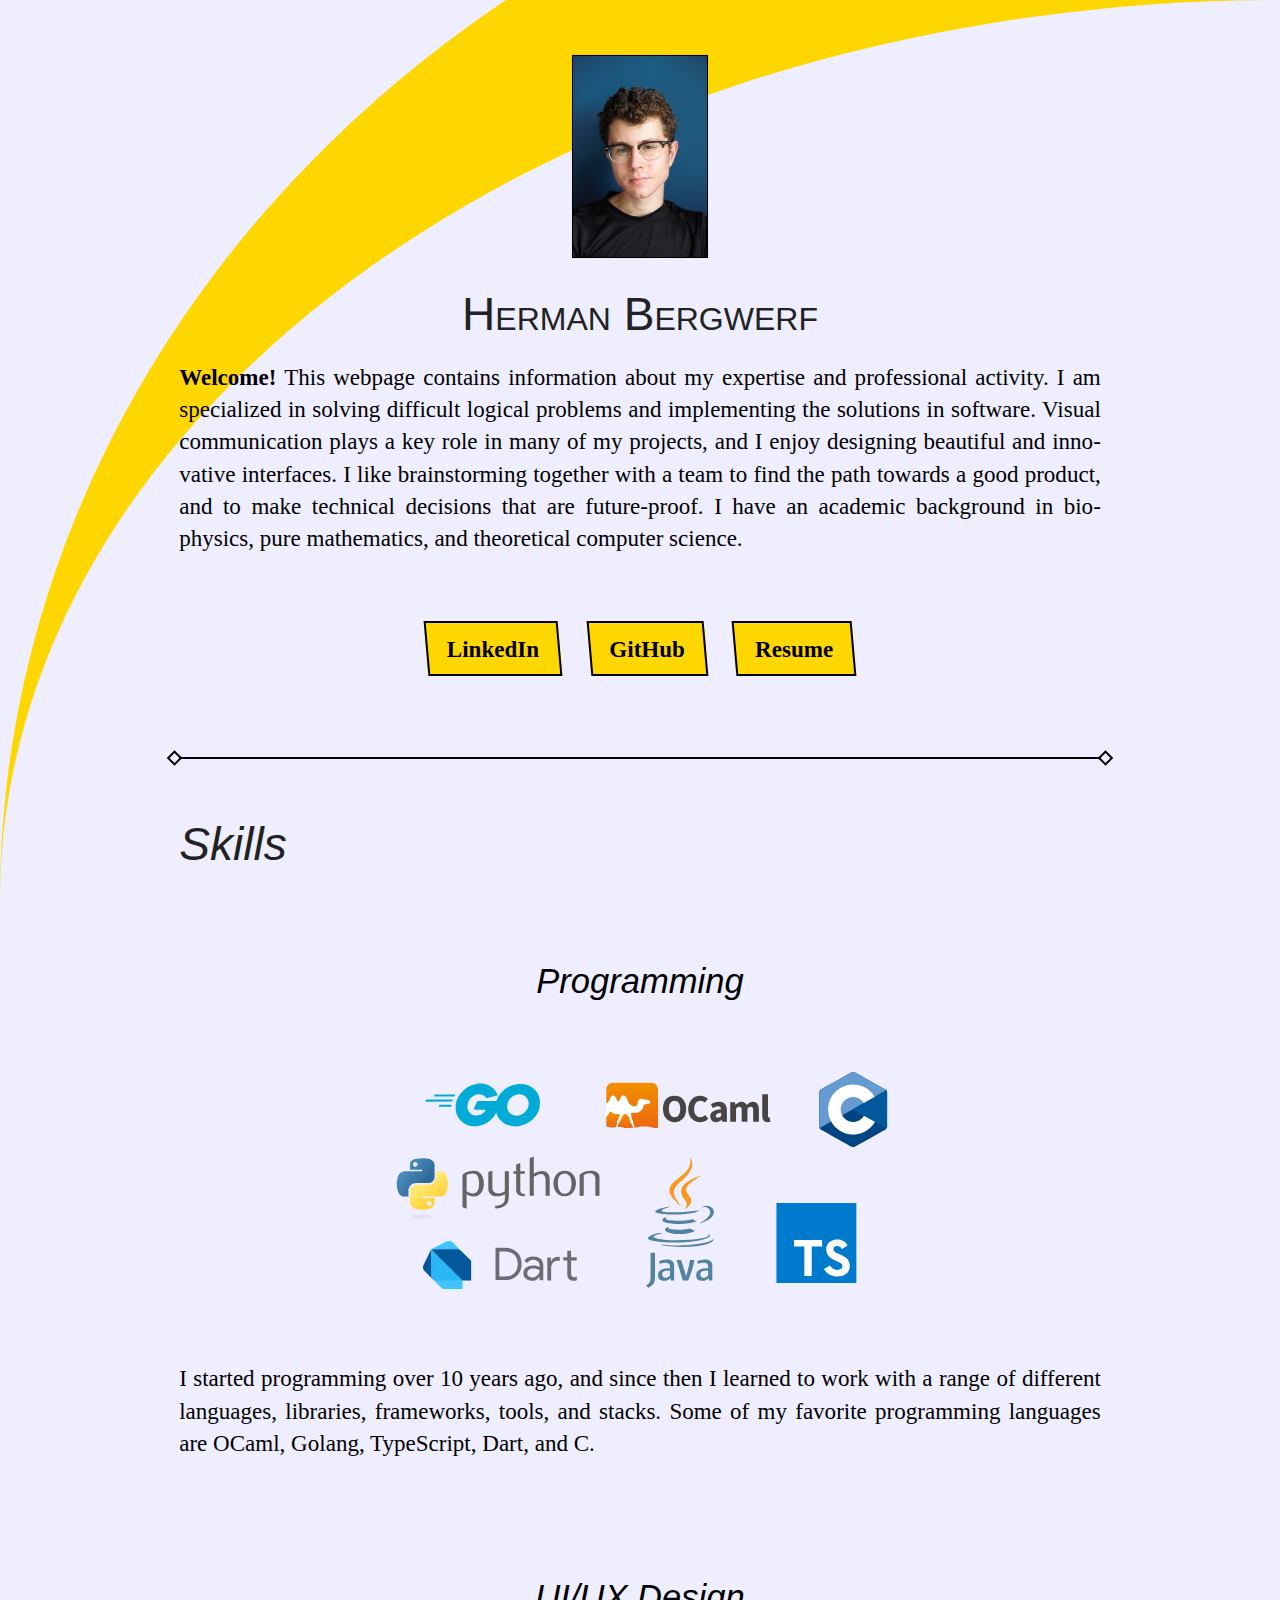
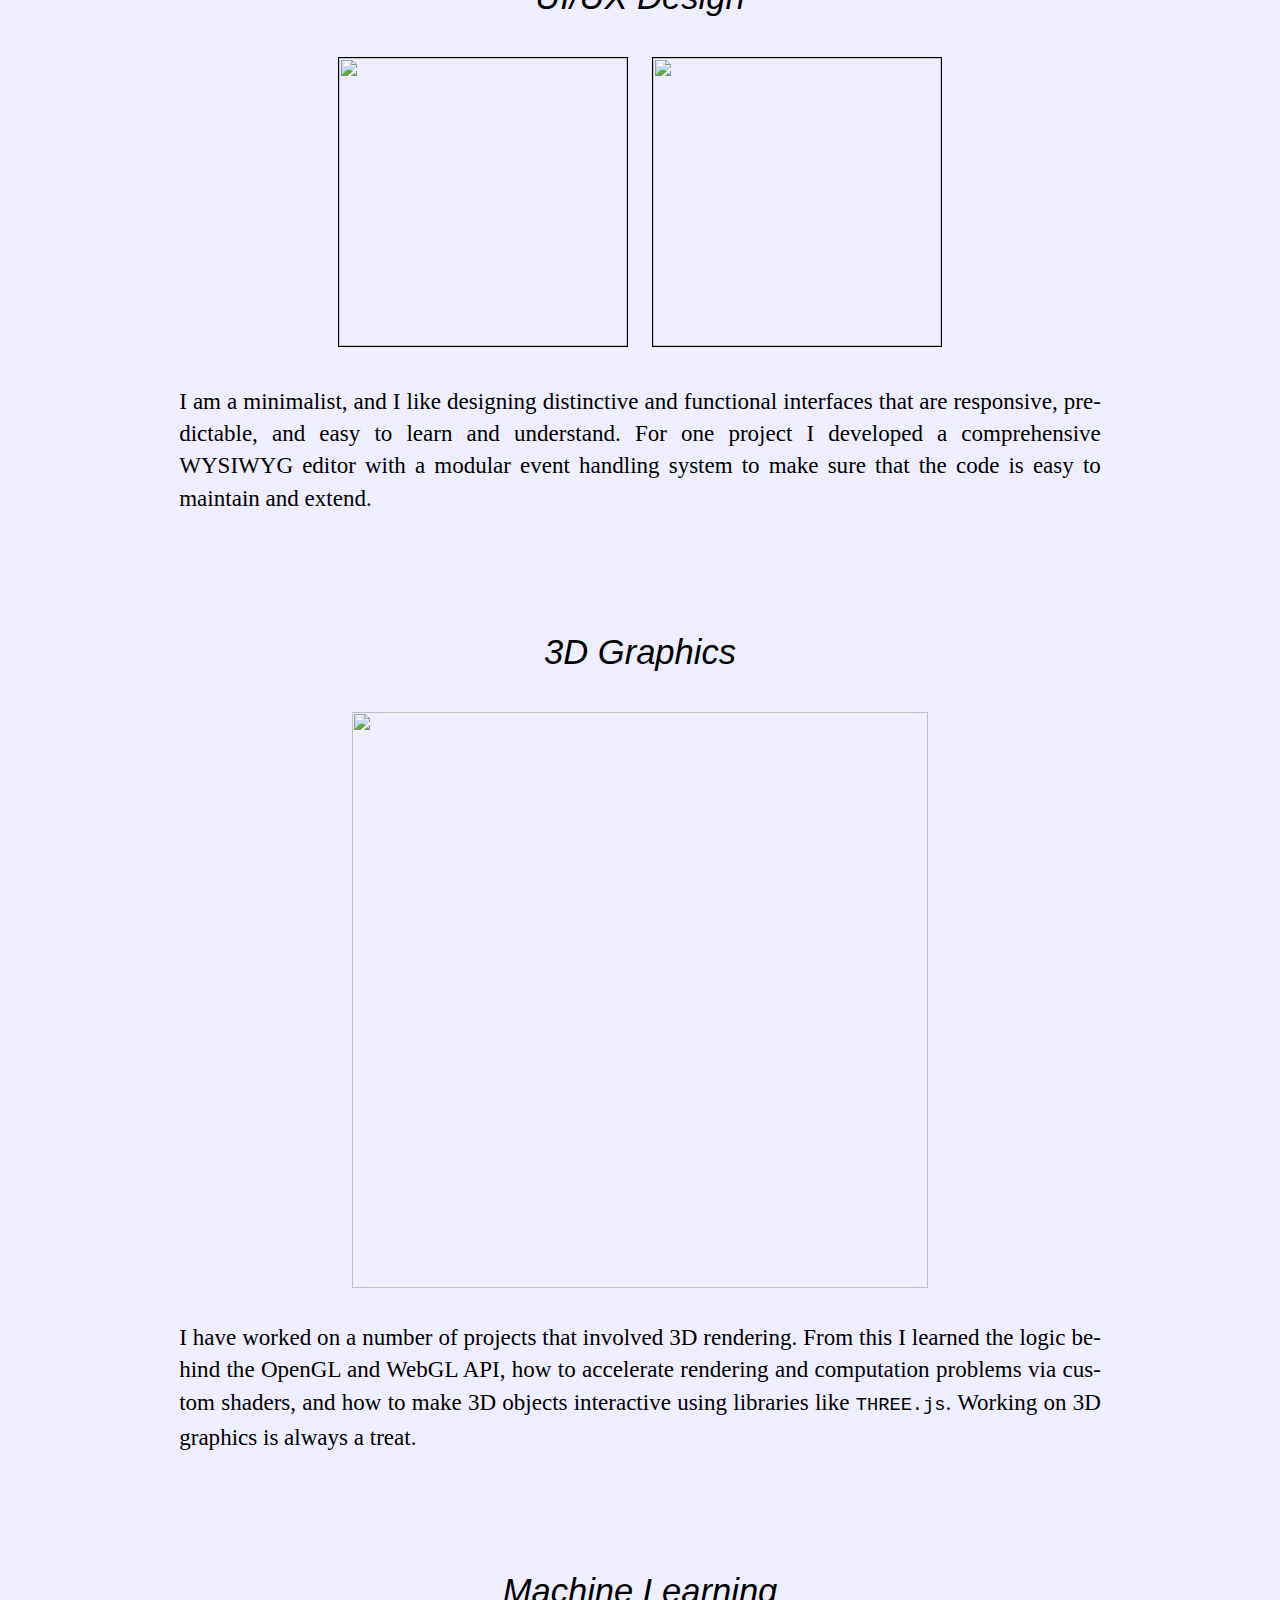
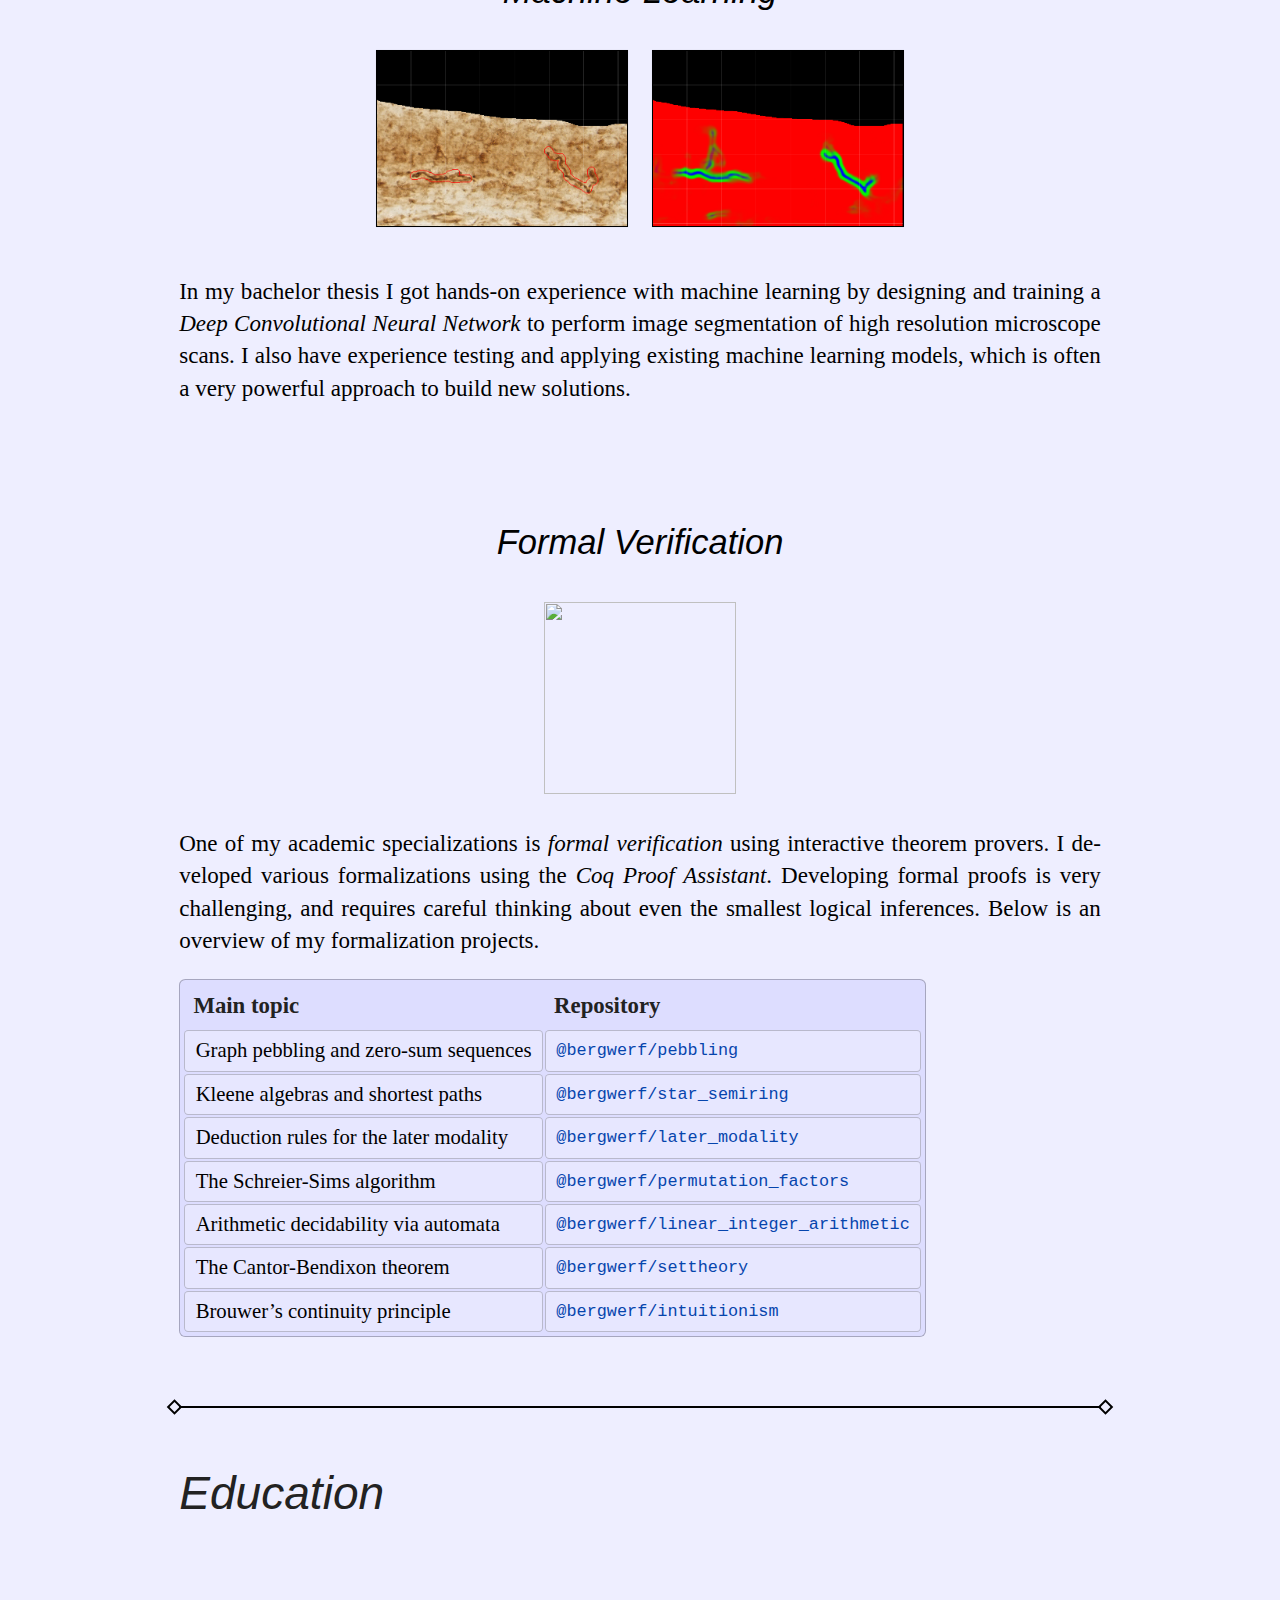
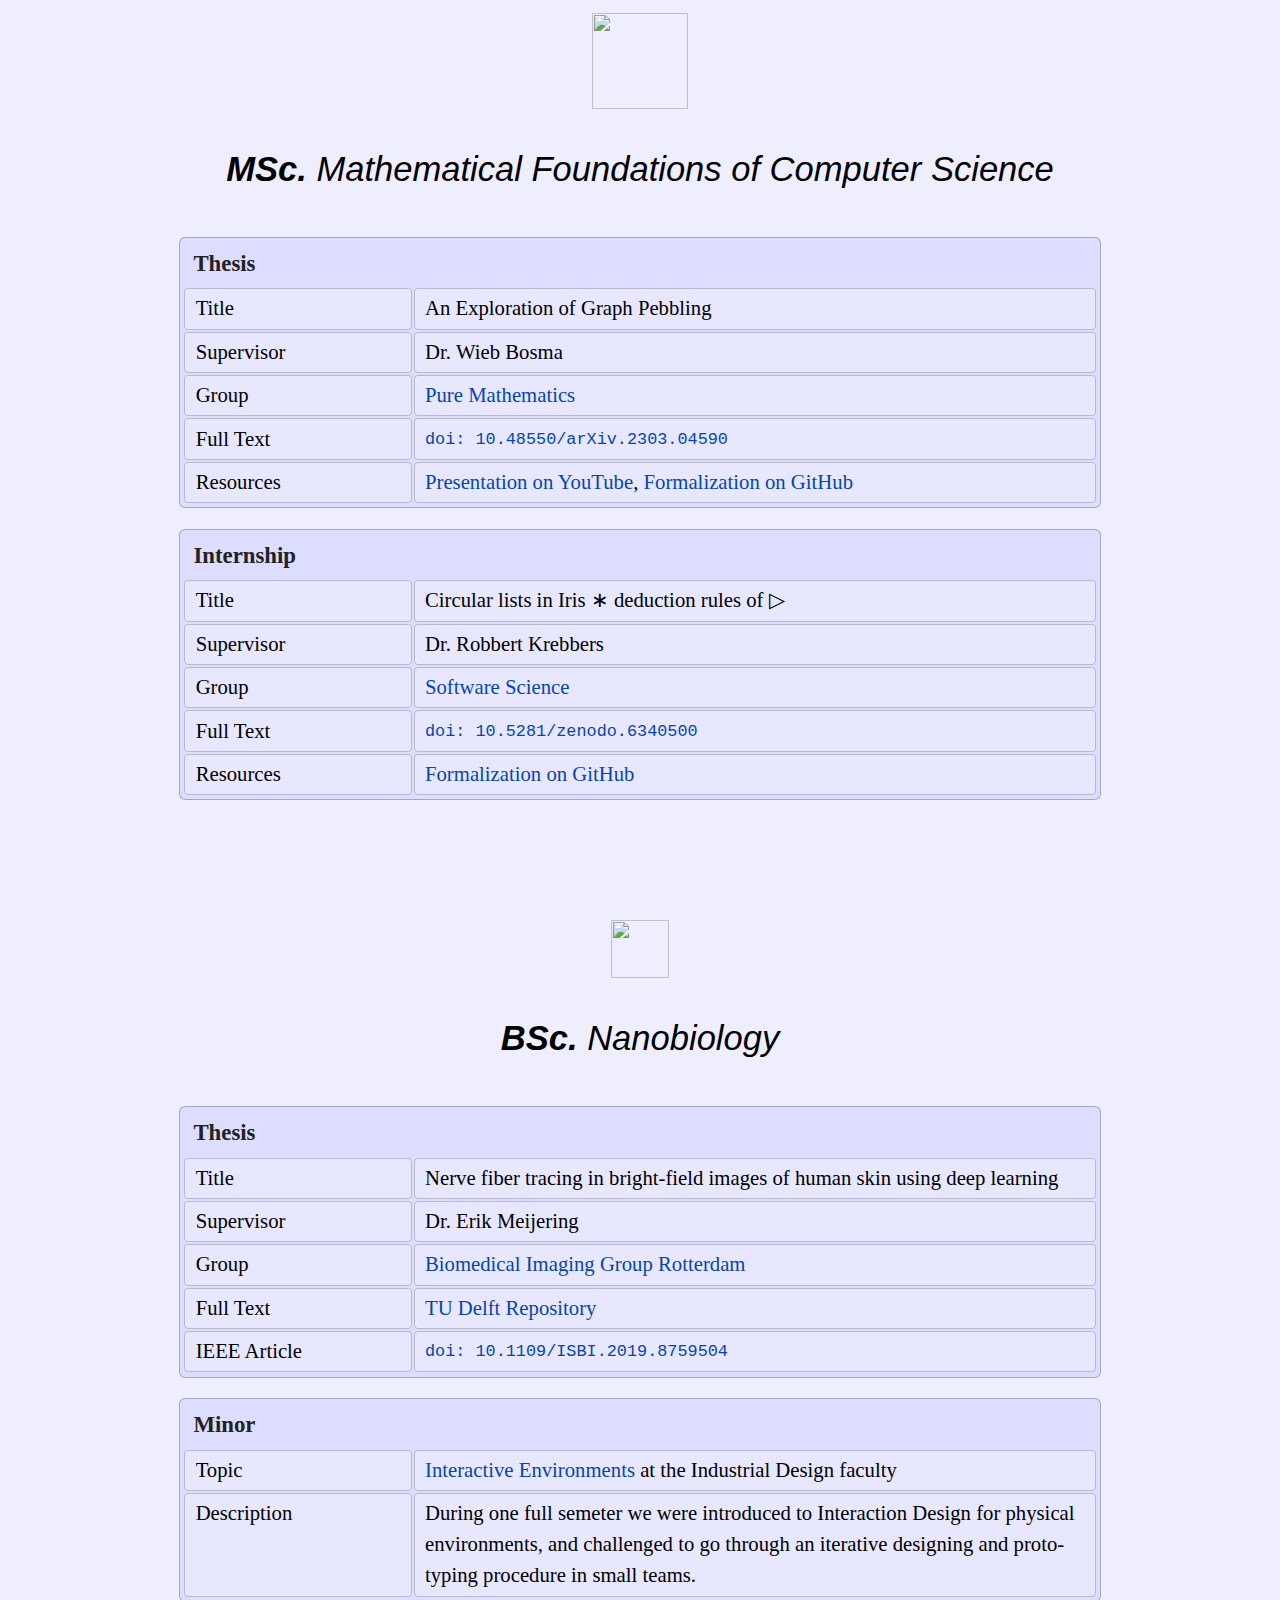
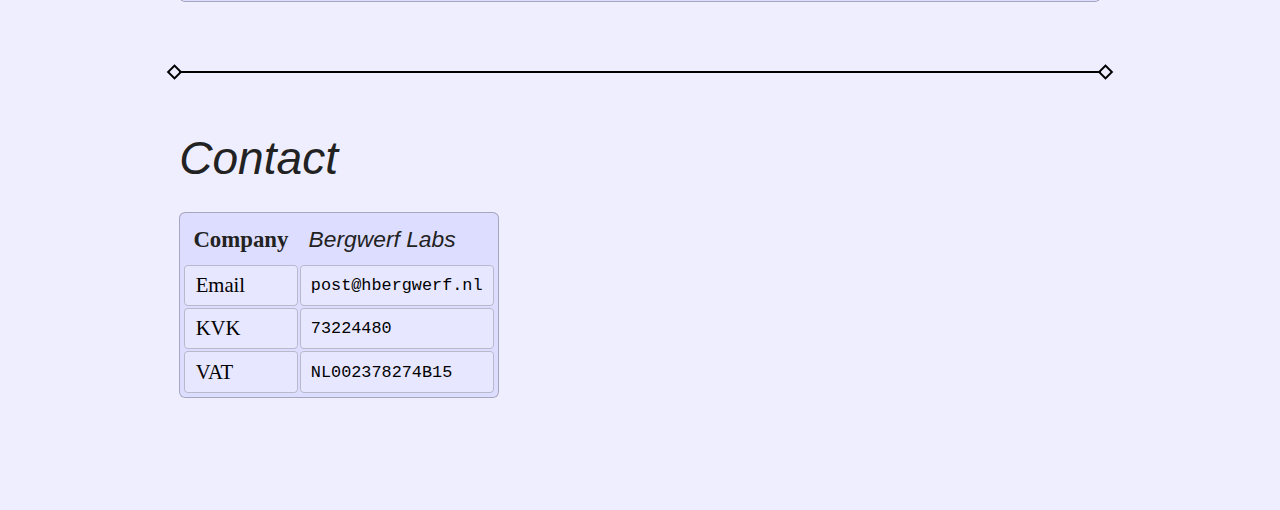
==== commit f4559575: "Remove home address." ====
--- a/index.html
+++ b/index.html
@@ -273,18 +273,14 @@
 </thead>
 <tbody>
 <tr class="odd">
-<td>Address</td>
-<td>Heemraadstraat 6, 6525 TH, Nijmegen</td>
-</tr>
-<tr class="even">
 <td>Email</td>
 <td><code>post@hbergwerf.nl</code></td>
 </tr>
-<tr class="odd">
+<tr class="even">
 <td>KVK</td>
 <td><code>73224480</code></td>
 </tr>
-<tr class="even">
+<tr class="odd">
 <td>VAT</td>
 <td><code>NL002378274B15</code></td>
 </tr>
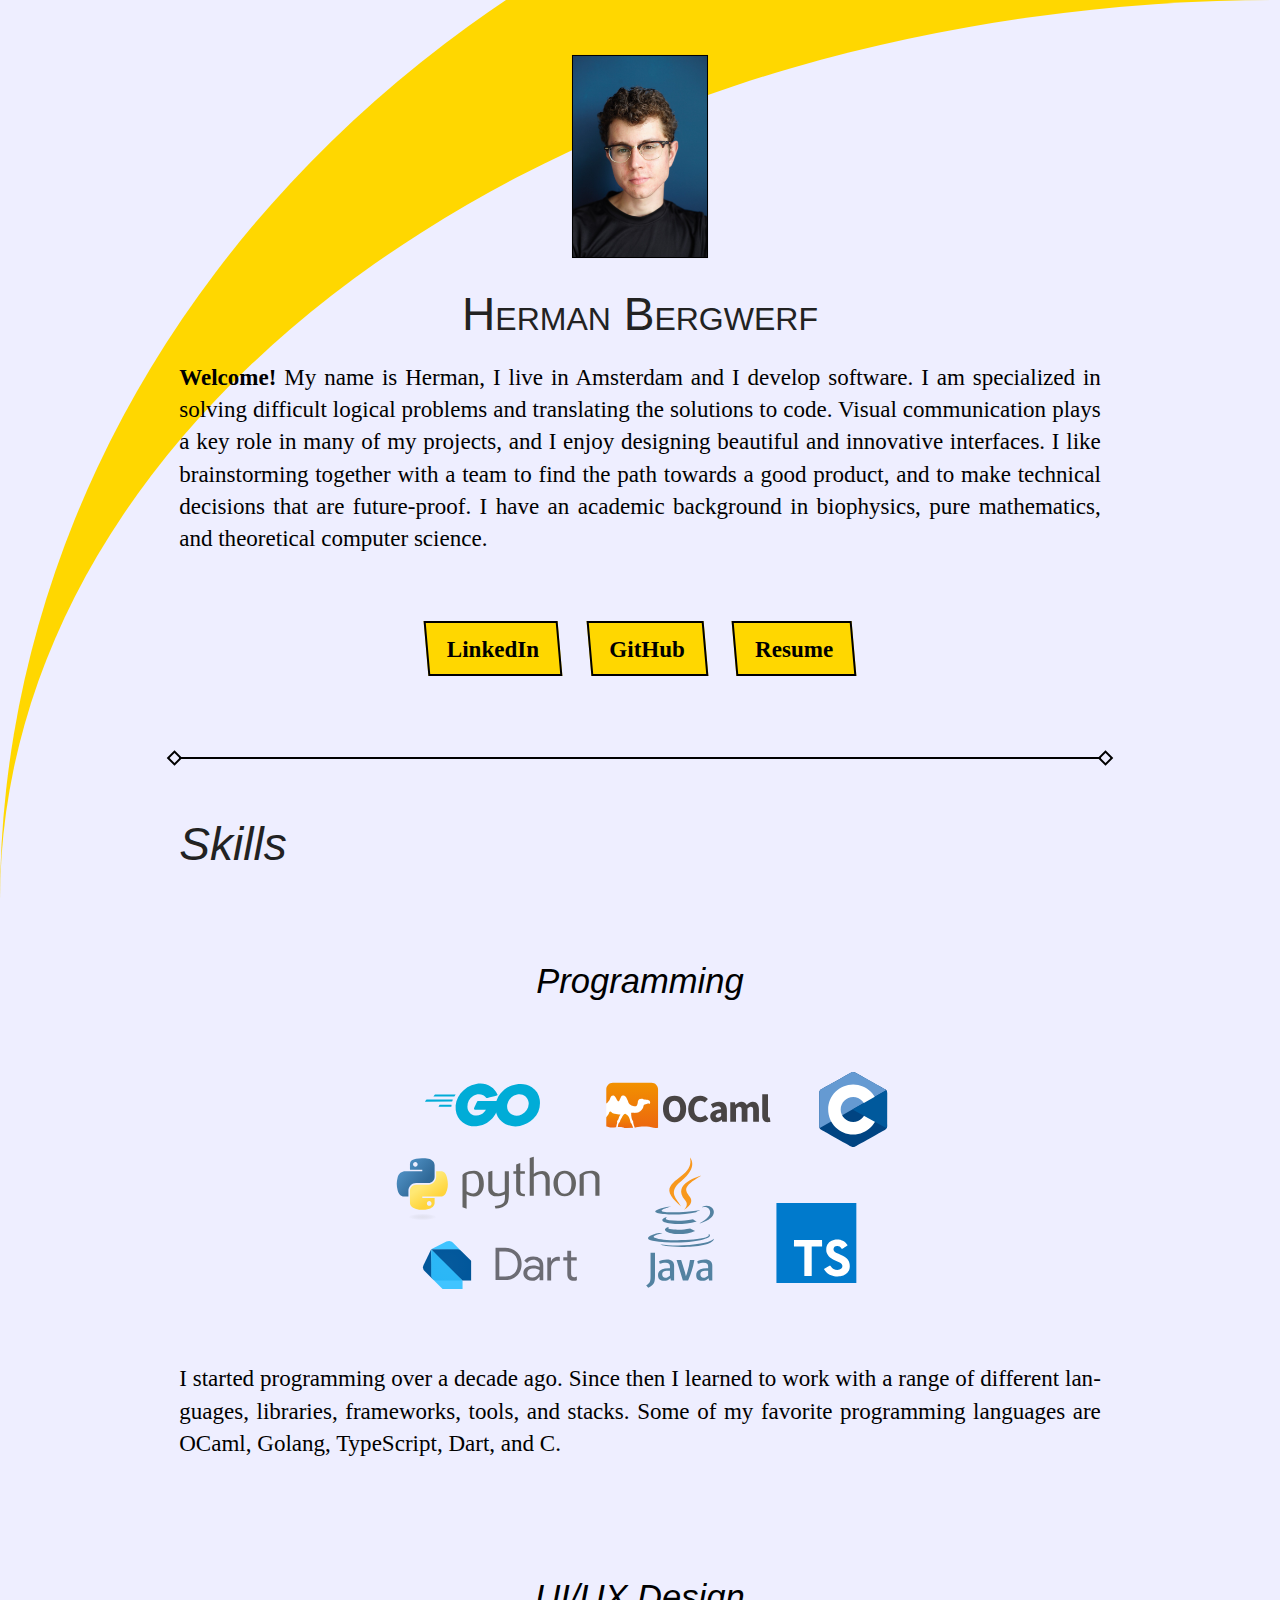
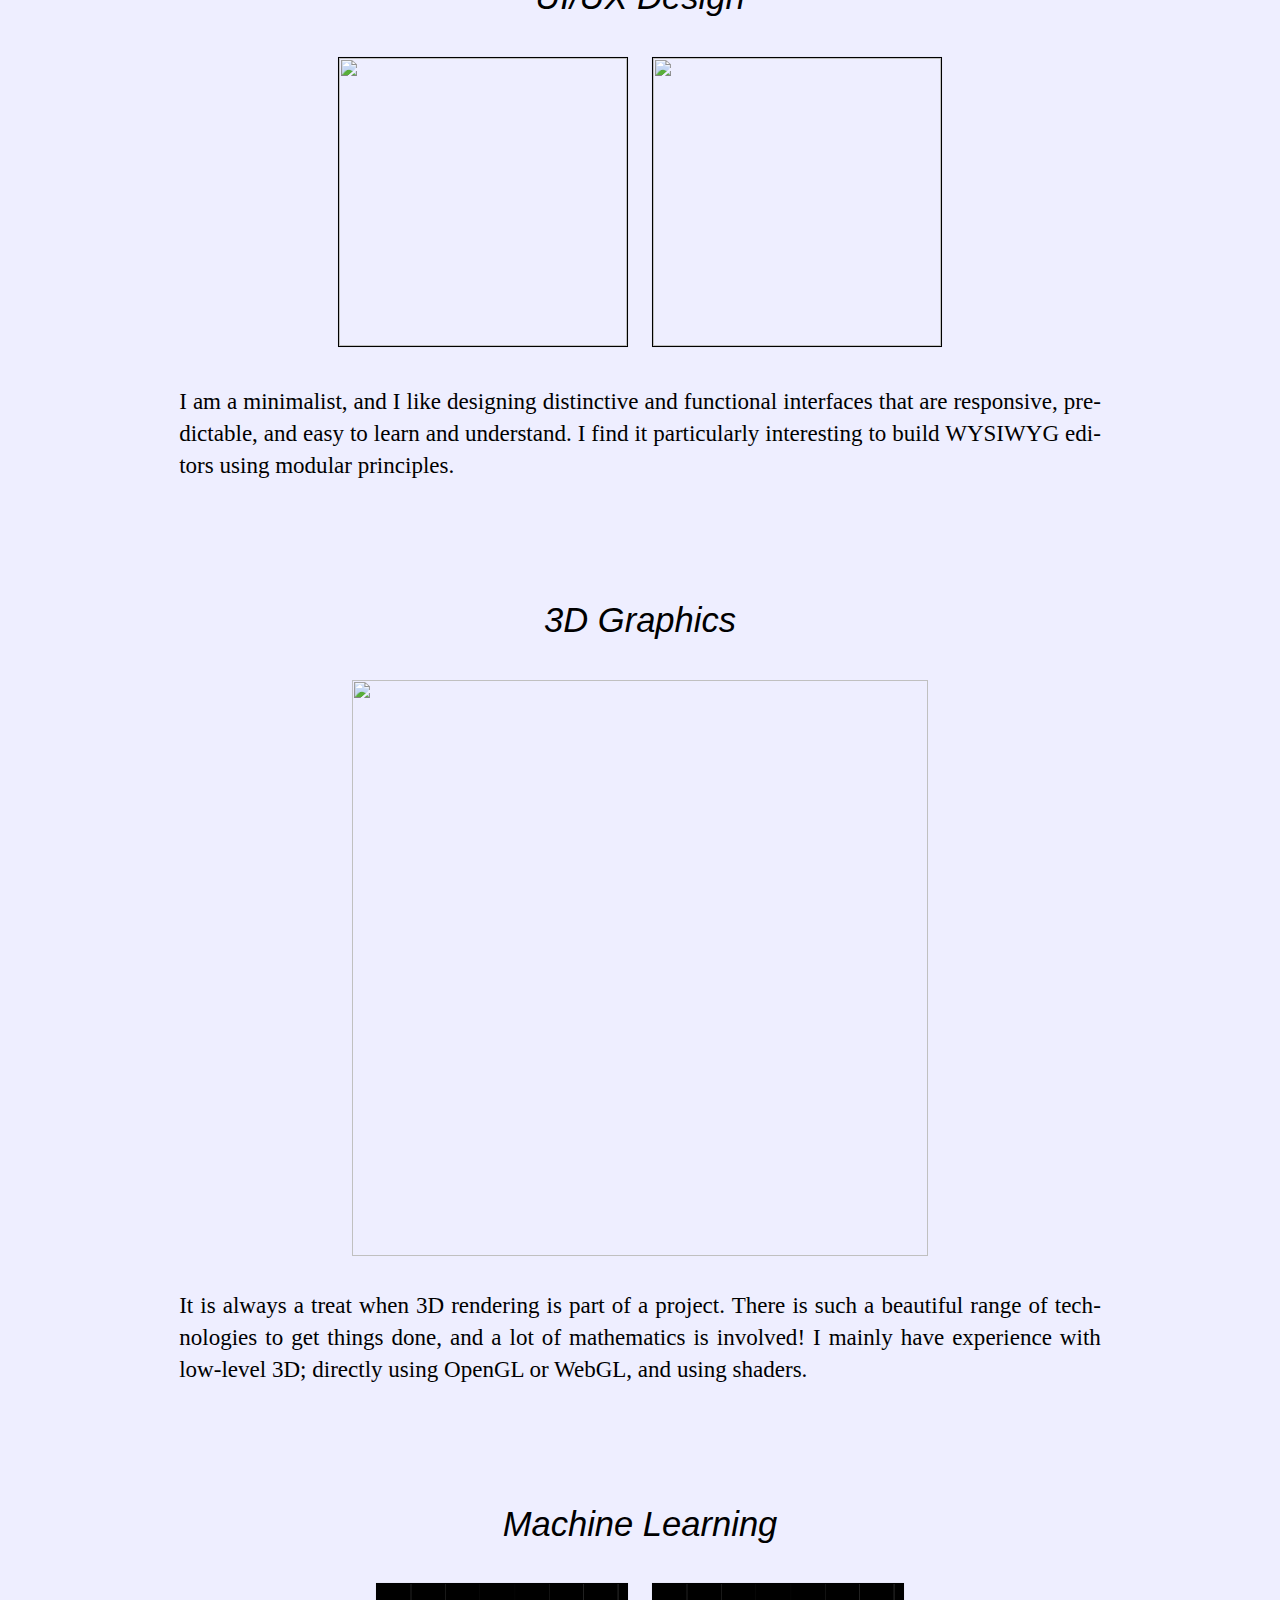
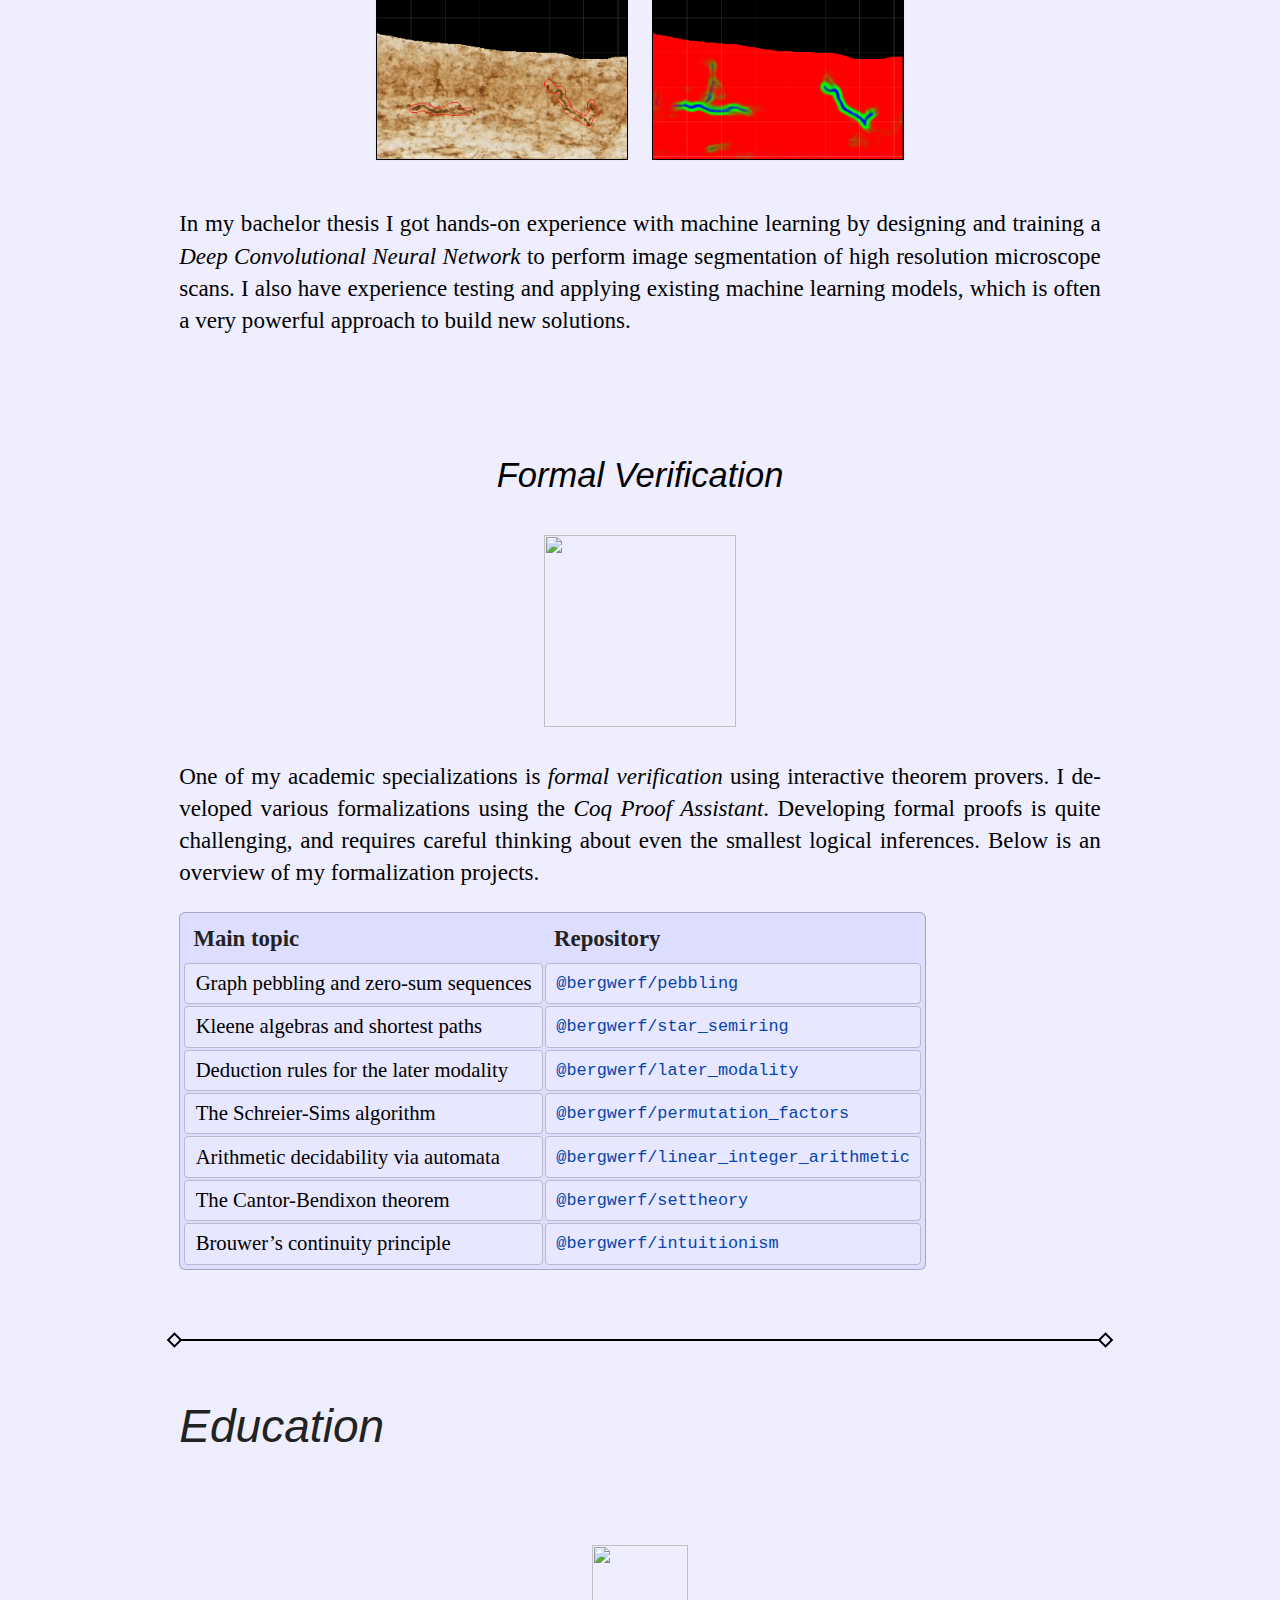
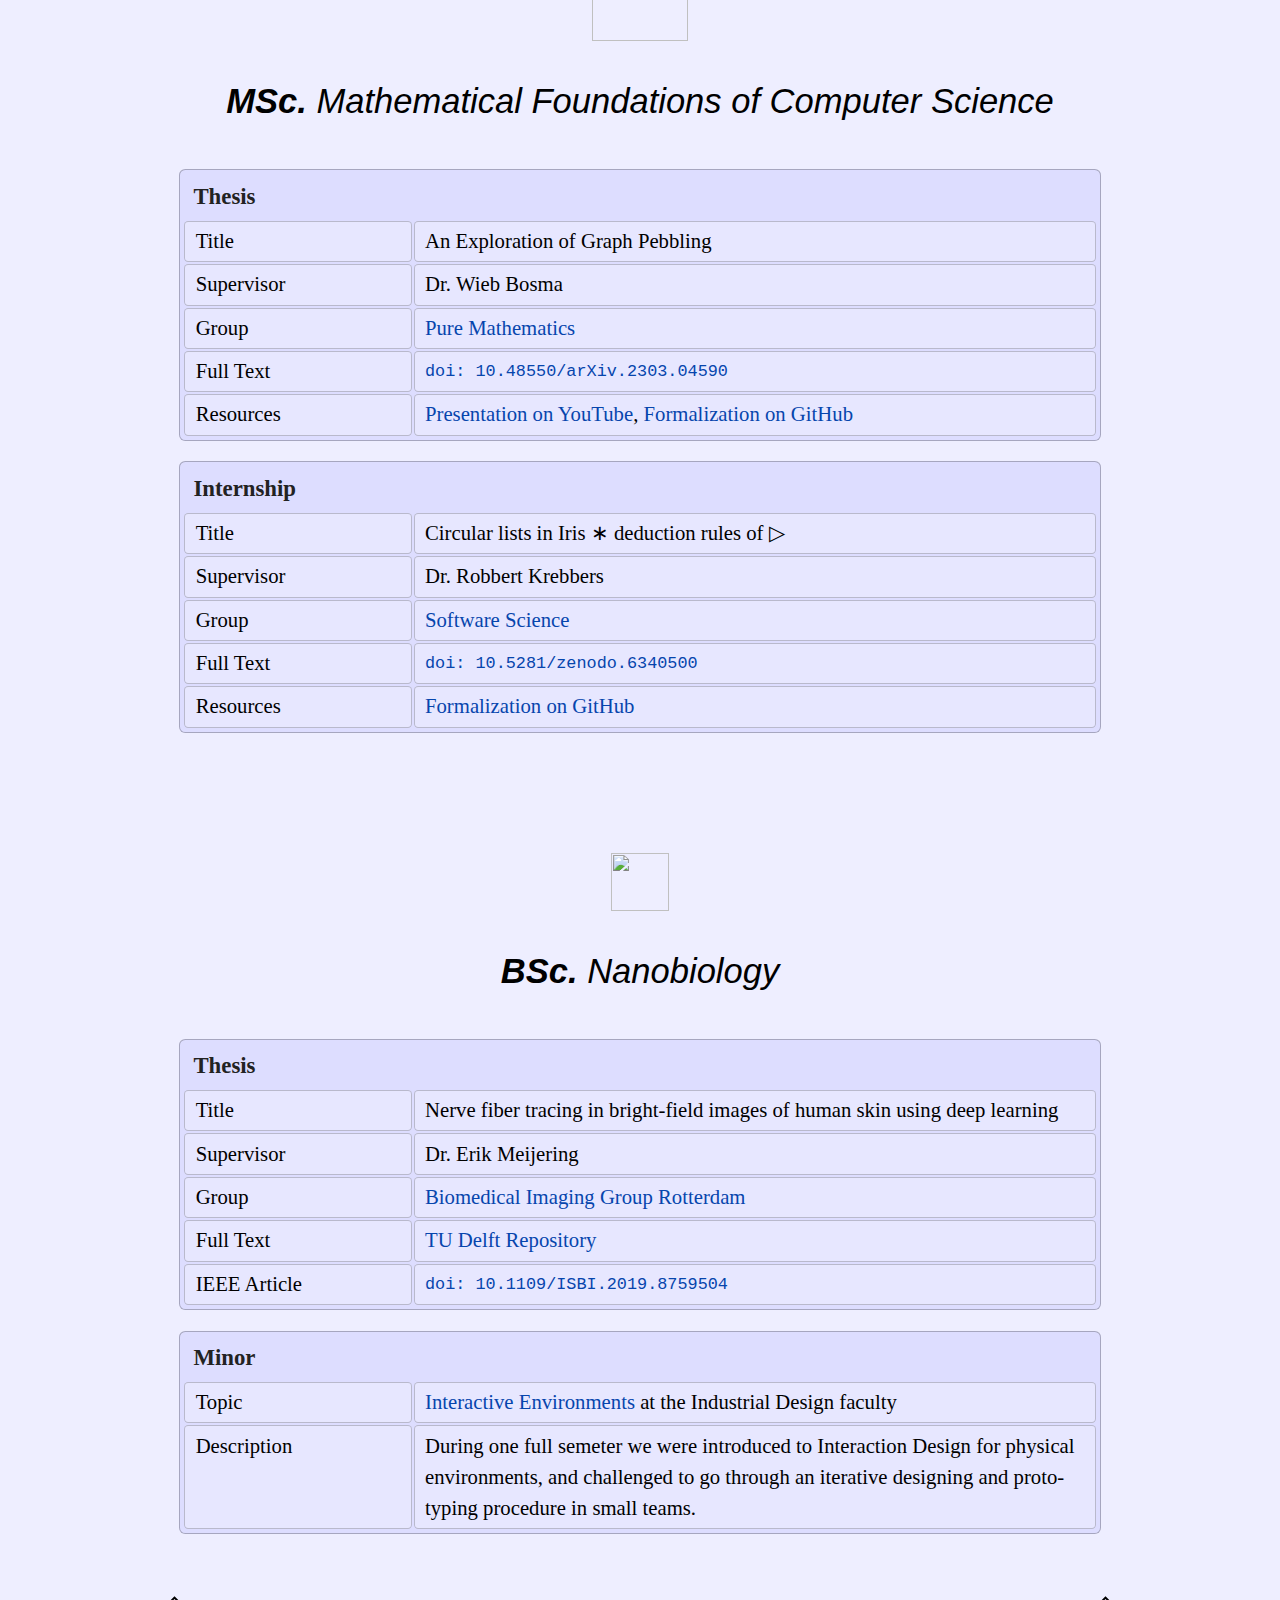
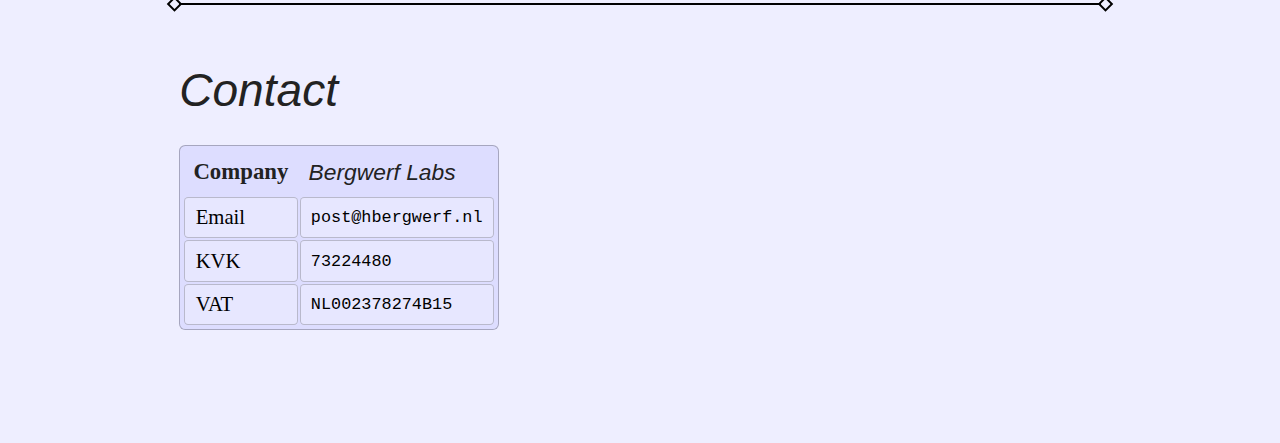
==== commit c59148ed: "Reduce text a bit." ====
--- a/index.html
+++ b/index.html
@@ -12,7 +12,7 @@
 <img style="width: 7em" class="frame" src="fig/Herman.jpg">
 </figure>
 <h1 id="herman-bergwerf">Herman Bergwerf</h1>
-<p><strong>Welcome!</strong> This webpage contains information about my expertise and professional activity. I am specialized in solving difficult logical problems and implementing the solutions in software. Visual communication plays a key role in many of my projects, and I enjoy designing beautiful and innovative interfaces. I like brainstorming together with a team to find the path towards a good product, and to make technical decisions that are future-proof. I have an academic background in biophysics, pure mathematics, and theoretical computer science.</p>
+<p><strong>Welcome!</strong> My name is Herman, I live in Amsterdam and I develop software. I am specialized in solving difficult logical problems and translating the solutions to code. Visual communication plays a key role in many of my projects, and I enjoy designing beautiful and innovative interfaces. I like brainstorming together with a team to find the path towards a good product, and to make technical decisions that are future-proof. I have an academic background in biophysics, pure mathematics, and theoretical computer science.</p>
 <br>
 <center>
 <a class=btn href="https://www.linkedin.com/in/hbergwerf/">LinkedIn</a> <a class=btn href="https://github.com/bergwerf/">GitHub</a> <a class=btn href="resume/resume.pdf">Resume</a>
@@ -24,19 +24,19 @@
 <figure>
 <img style="width: 30em" src="fig/languages.svg">
 </figure>
-<p>I started programming over 10 years ago, and since then I learned to work with a range of different languages, libraries, frameworks, tools, and stacks. Some of my favorite programming languages are OCaml, Golang, TypeScript, Dart, and C.</p>
+<p>I started programming over a decade ago. Since then I learned to work with a range of different languages, libraries, frameworks, tools, and stacks. Some of my favorite programming languages are OCaml, Golang, TypeScript, Dart, and C.</p>
 <p><br> <br></p>
 <h3 id="uiux-design">UI/UX Design</h3>
 <figure>
 <img style="width: 15em" class="frame" src="fig/Bromium_UI.png"> <img style="width: 15em" class="frame" src="fig/MSketch.png">
 </figure>
-<p>I am a minimalist, and I like designing distinctive and functional interfaces that are responsive, predictable, and easy to learn and understand. For one project I developed a comprehensive WYSIWYG editor with a modular event handling system to make sure that the code is easy to maintain and extend.</p>
+<p>I am a minimalist, and I like designing distinctive and functional interfaces that are responsive, predictable, and easy to learn and understand. I find it particularly interesting to build WYSIWYG editors using modular principles.</p>
 <p><br> <br></p>
 <h3 id="d-graphics">3D Graphics</h3>
 <figure>
 <img style="width: 30em" src="fig/Bromium.png">
 </figure>
-<p>I have worked on a number of projects that involved 3D rendering. From this I learned the logic behind the OpenGL and WebGL API, how to accelerate rendering and computation problems via custom shaders, and how to make 3D objects interactive using libraries like <code>THREE.js</code>. Working on 3D graphics is always a treat.</p>
+<p>It is always a treat when 3D rendering is part of a project. There is such a beautiful range of technologies to get things done, and a lot of mathematics is involved! I mainly have experience with low-level 3D; directly using OpenGL or WebGL, and using shaders.</p>
 <p><br> <br></p>
 <h3 id="machine-learning">Machine Learning</h3>
 <figure>
@@ -48,7 +48,7 @@
 <figure>
 <img style="width: 10em" src="fig/Rubiks_cube.svg">
 </figure>
-<p>One of my academic specializations is <em>formal verification</em> using interactive theorem provers. I developed various formalizations using the <em>Coq Proof Assistant</em>. Developing formal proofs is very challenging, and requires careful thinking about even the smallest logical inferences. Below is an overview of my formalization projects.</p>
+<p>One of my academic specializations is <em>formal verification</em> using interactive theorem provers. I developed various formalizations using the <em>Coq Proof Assistant</em>. Developing formal proofs is quite challenging, and requires careful thinking about even the smallest logical inferences. Below is an overview of my formalization projects.</p>
 <table>
 <thead>
 <tr class="header">
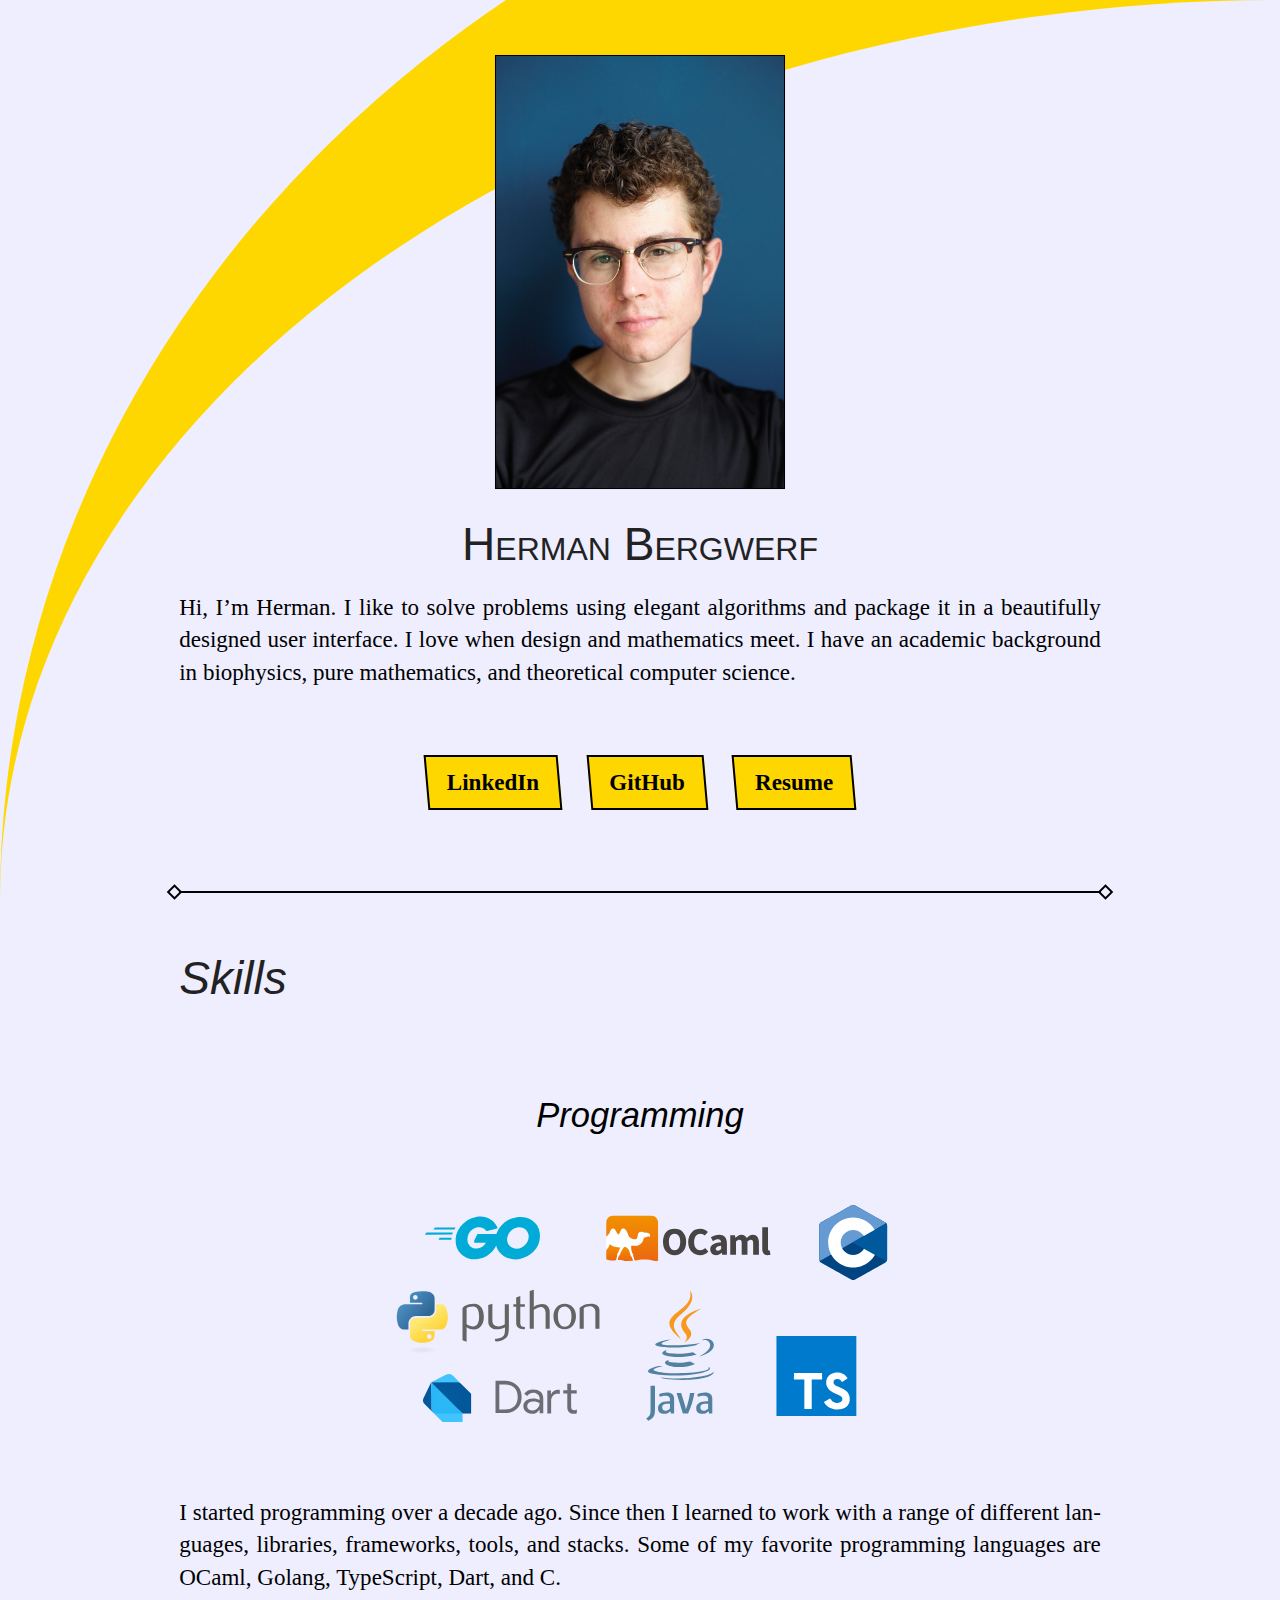
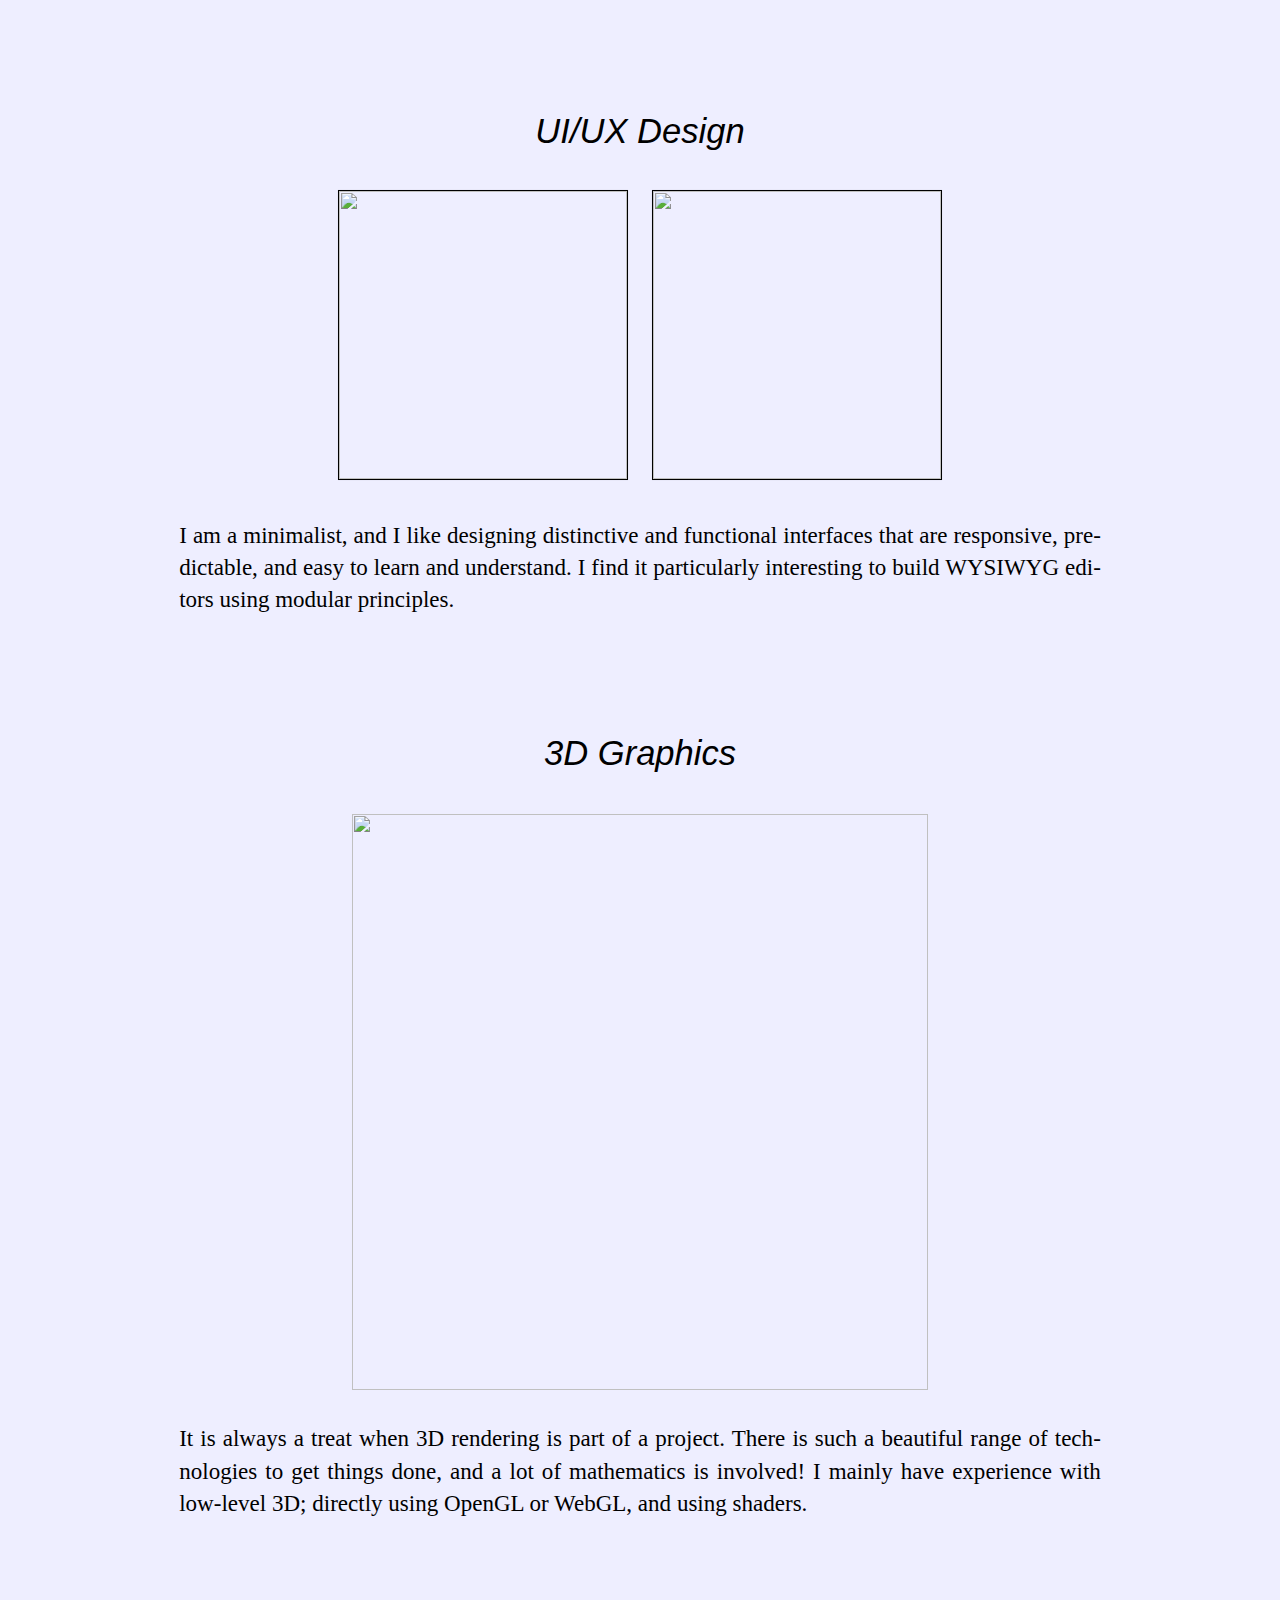
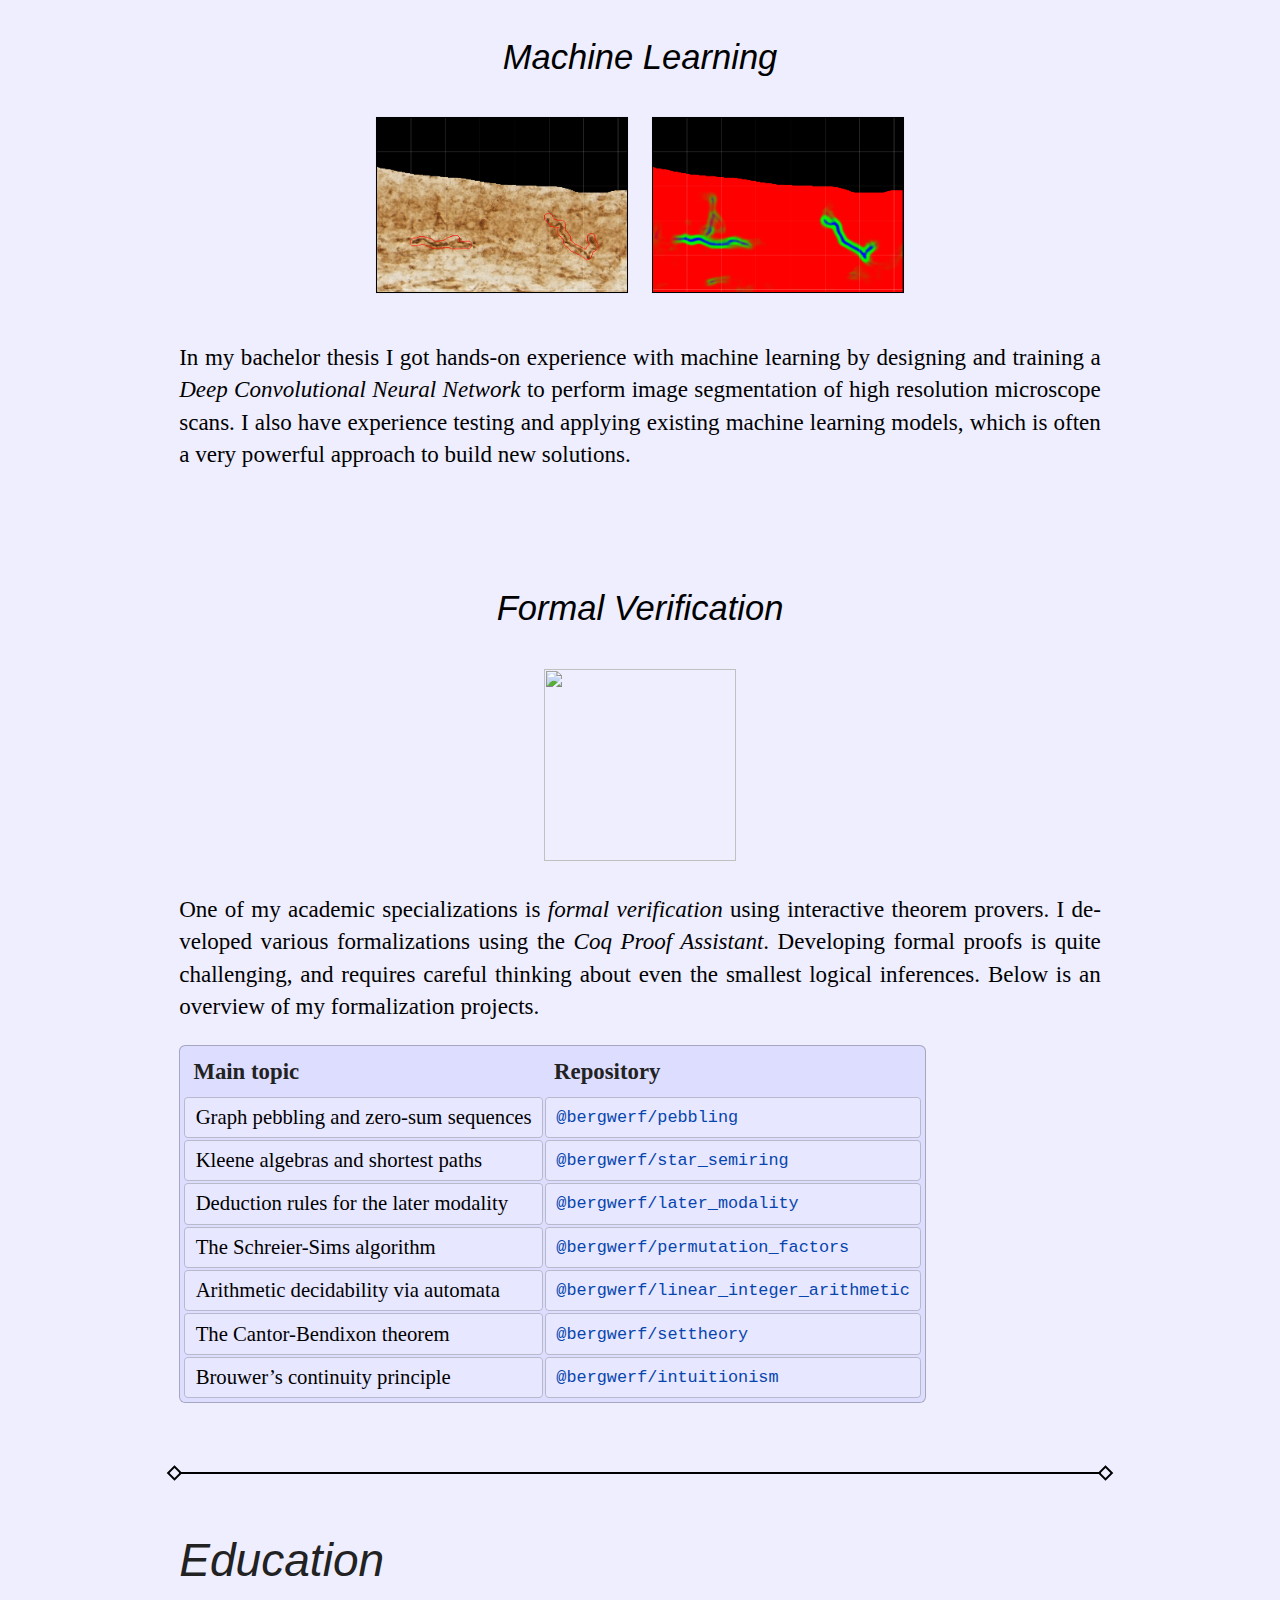
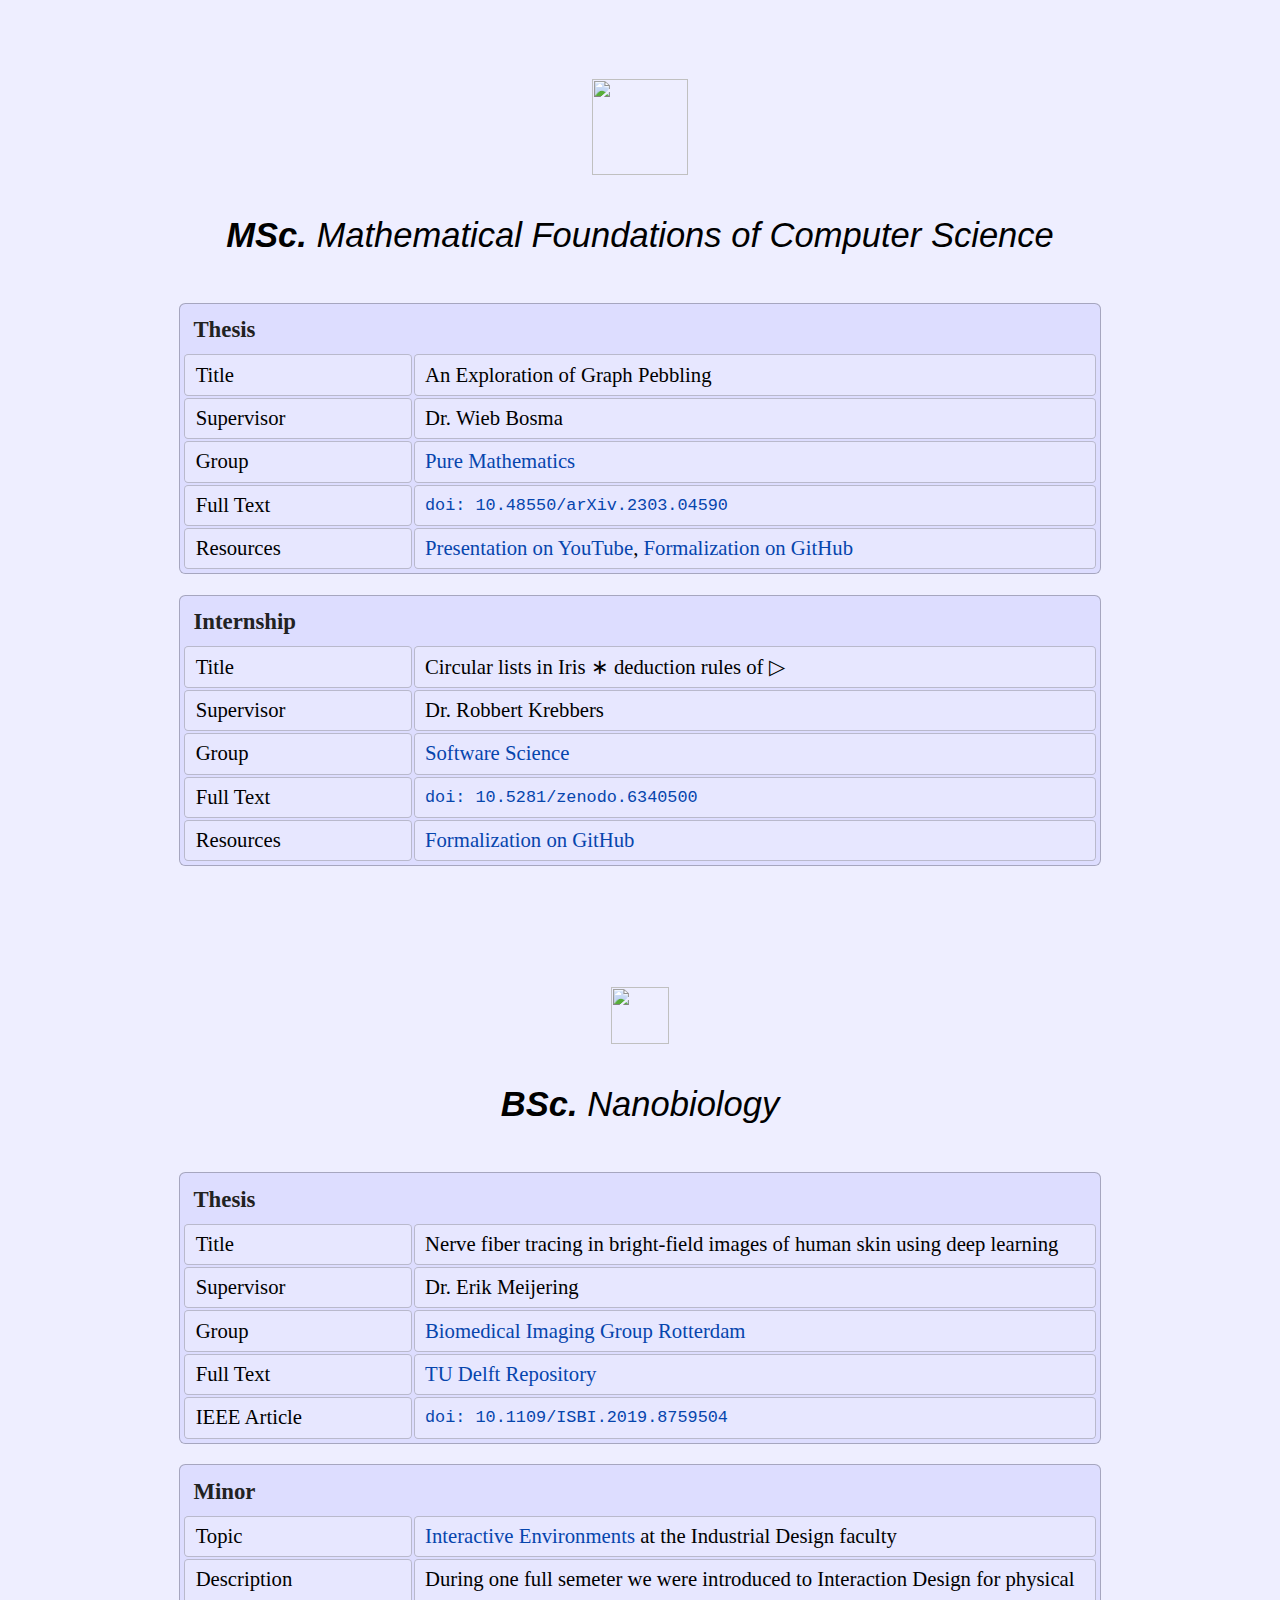
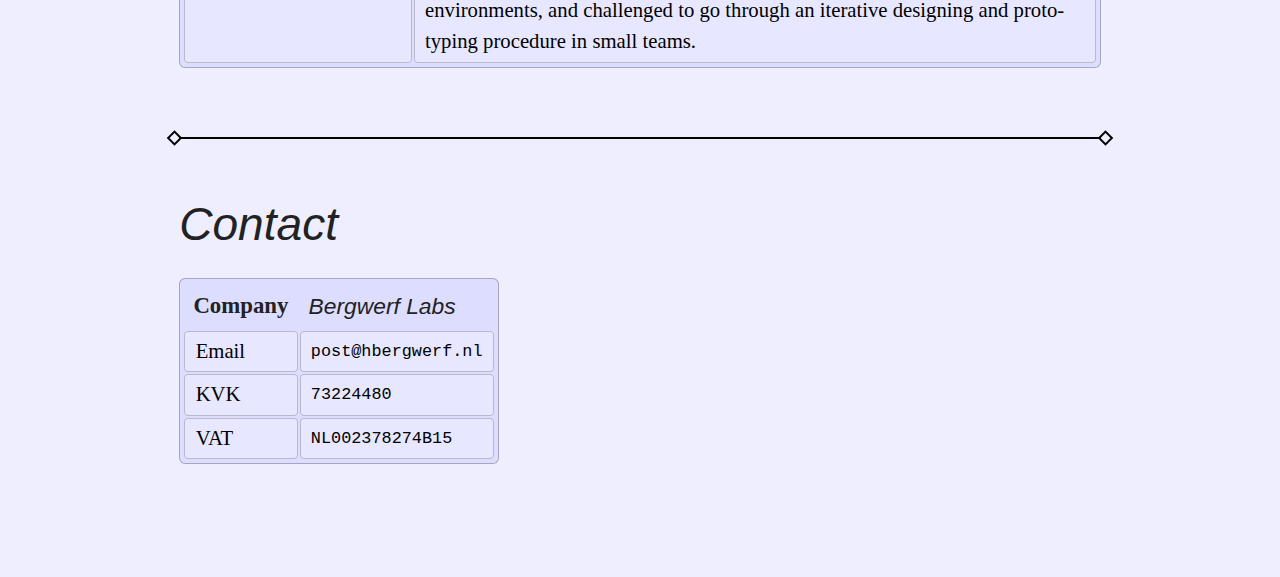
==== commit ca127f39: "Add new intro paragraph." ====
--- a/index.html
+++ b/index.html
@@ -9,10 +9,10 @@
 <body>
 <div id="background_effect"><div></div></div>
 <figure>
-<img style="width: 7em" class="frame" src="fig/Herman.jpg">
+<img style="width: 15em" class="frame" src="fig/Herman.jpg">
 </figure>
 <h1 id="herman-bergwerf">Herman Bergwerf</h1>
-<p><strong>Welcome!</strong> My name is Herman, I live in Amsterdam and I develop software. I am specialized in solving difficult logical problems and translating the solutions to code. Visual communication plays a key role in many of my projects, and I enjoy designing beautiful and innovative interfaces. I like brainstorming together with a team to find the path towards a good product, and to make technical decisions that are future-proof. I have an academic background in biophysics, pure mathematics, and theoretical computer science.</p>
+<p>Hi, I’m Herman. I like to solve problems using elegant algorithms and package it in a beautifully designed user interface. I love when design and mathematics meet. I have an academic background in biophysics, pure mathematics, and theoretical computer science.</p>
 <br>
 <center>
 <a class=btn href="https://www.linkedin.com/in/hbergwerf/">LinkedIn</a> <a class=btn href="https://github.com/bergwerf/">GitHub</a> <a class=btn href="resume/resume.pdf">Resume</a>
